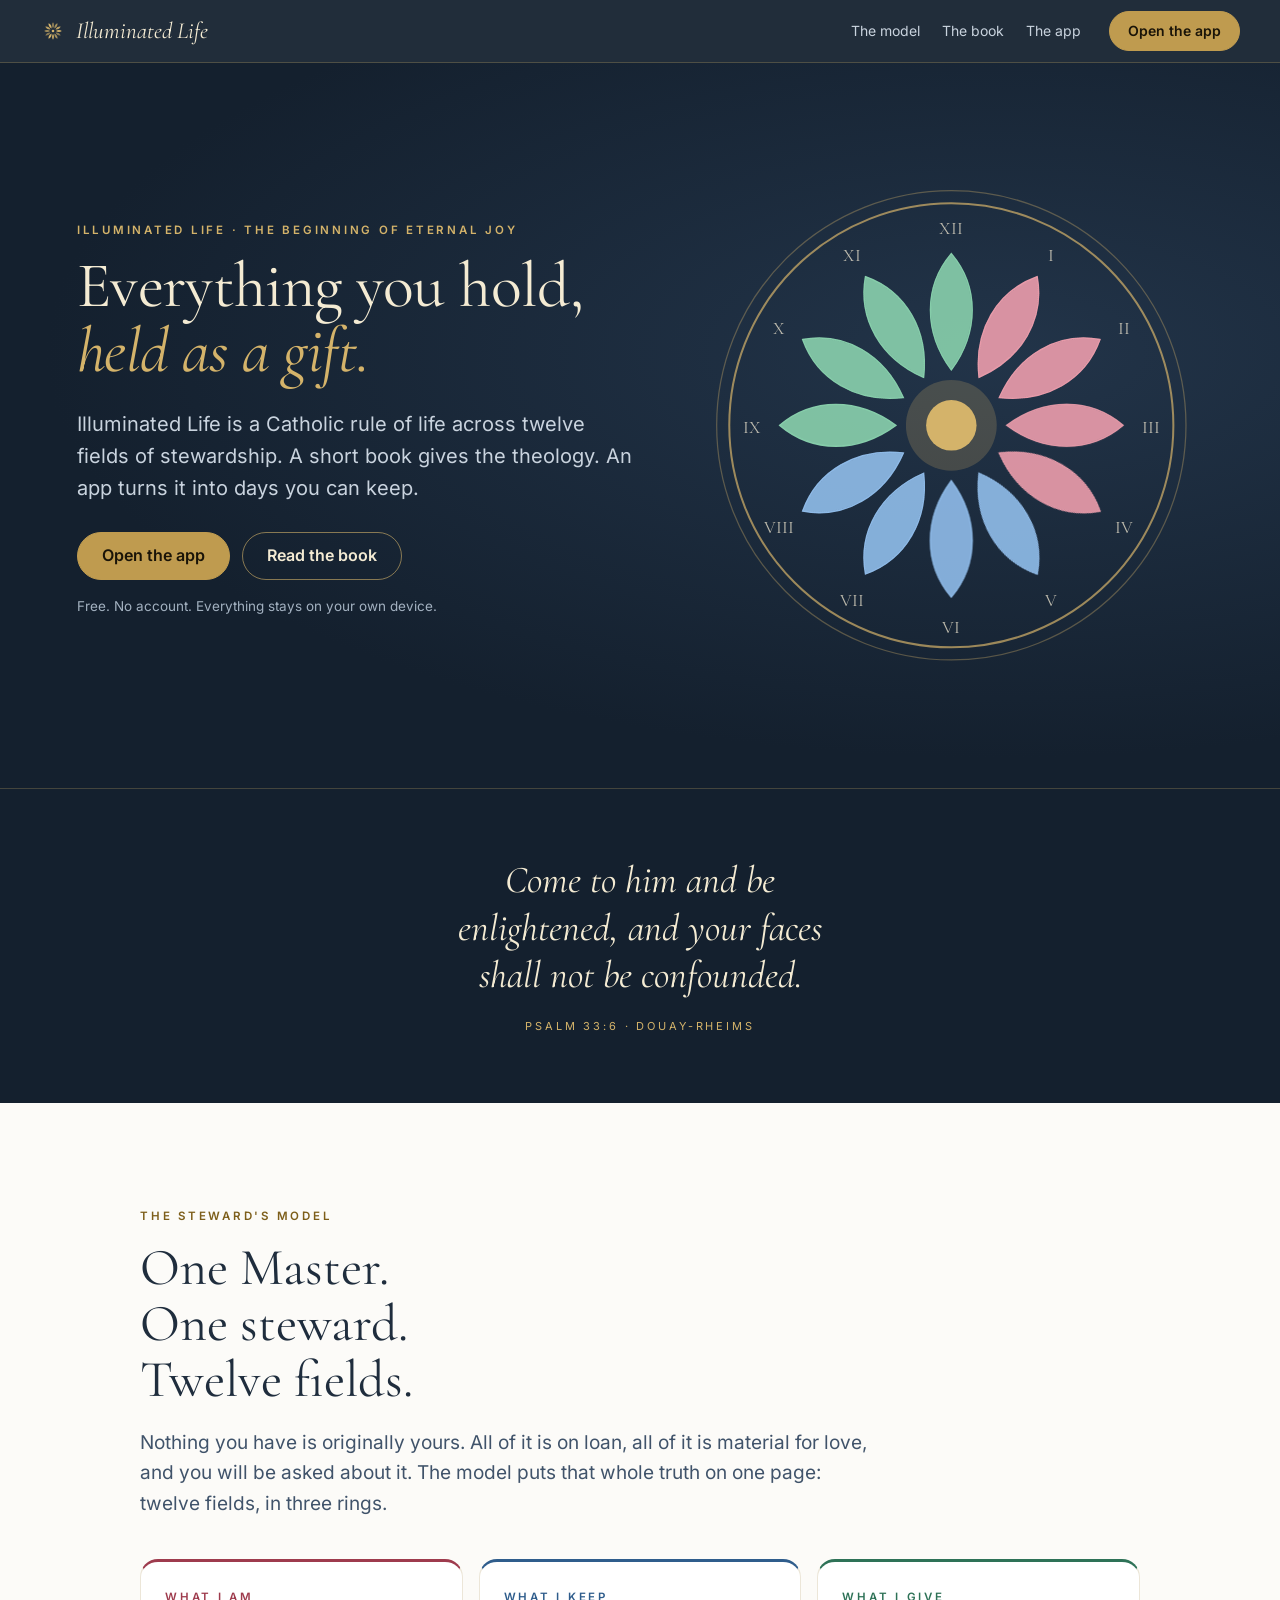
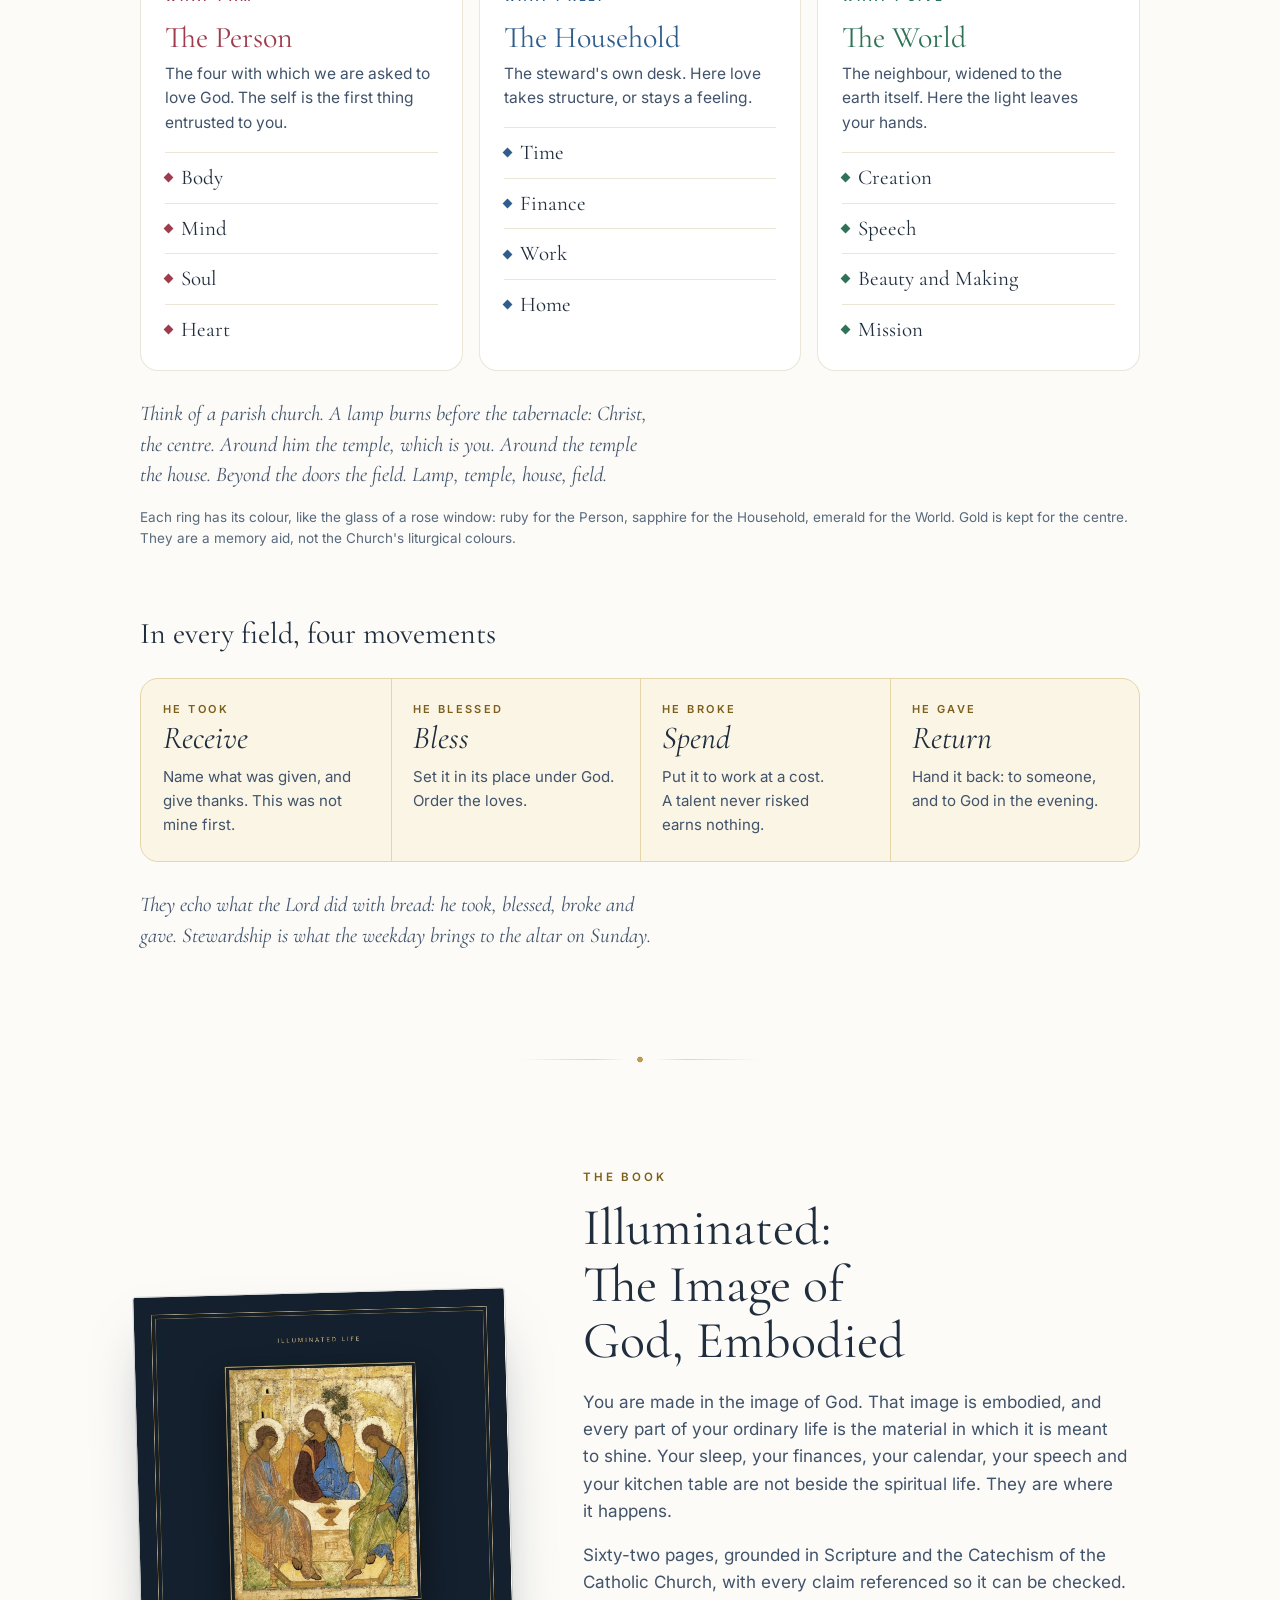
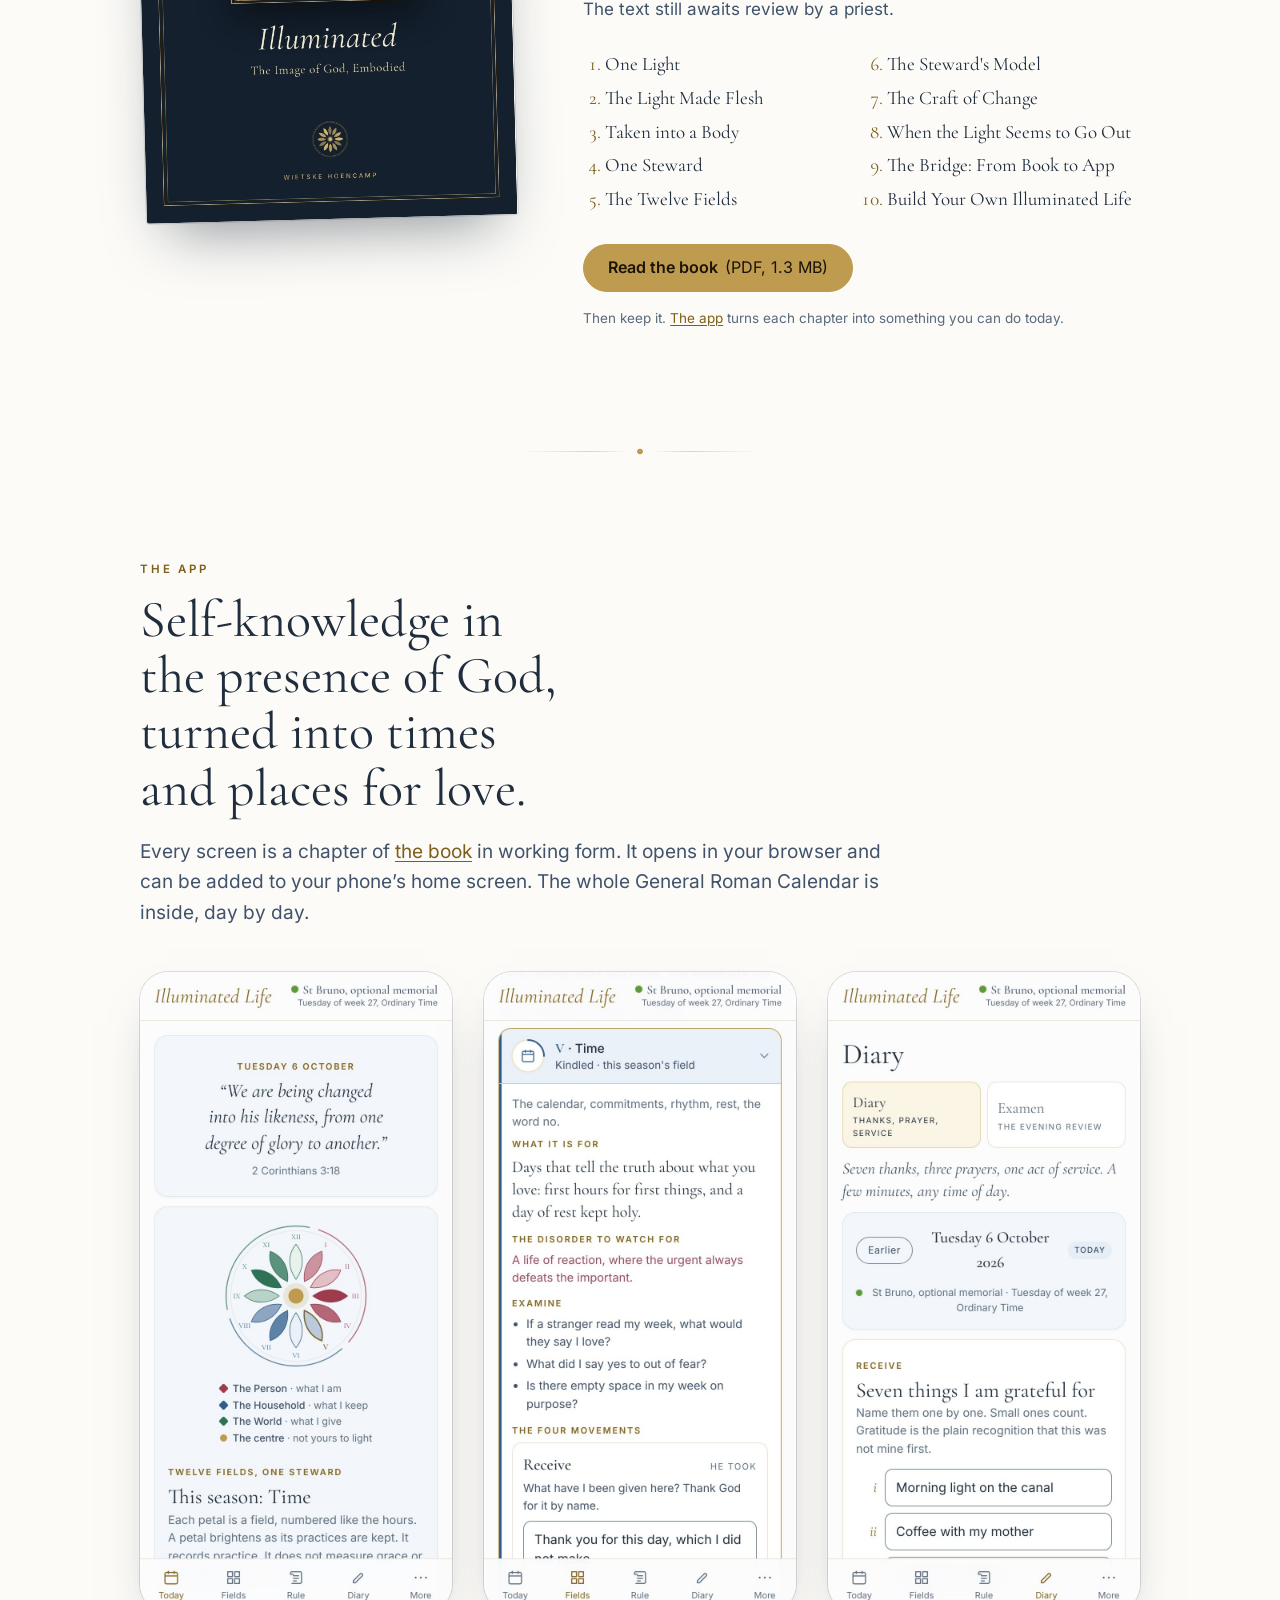
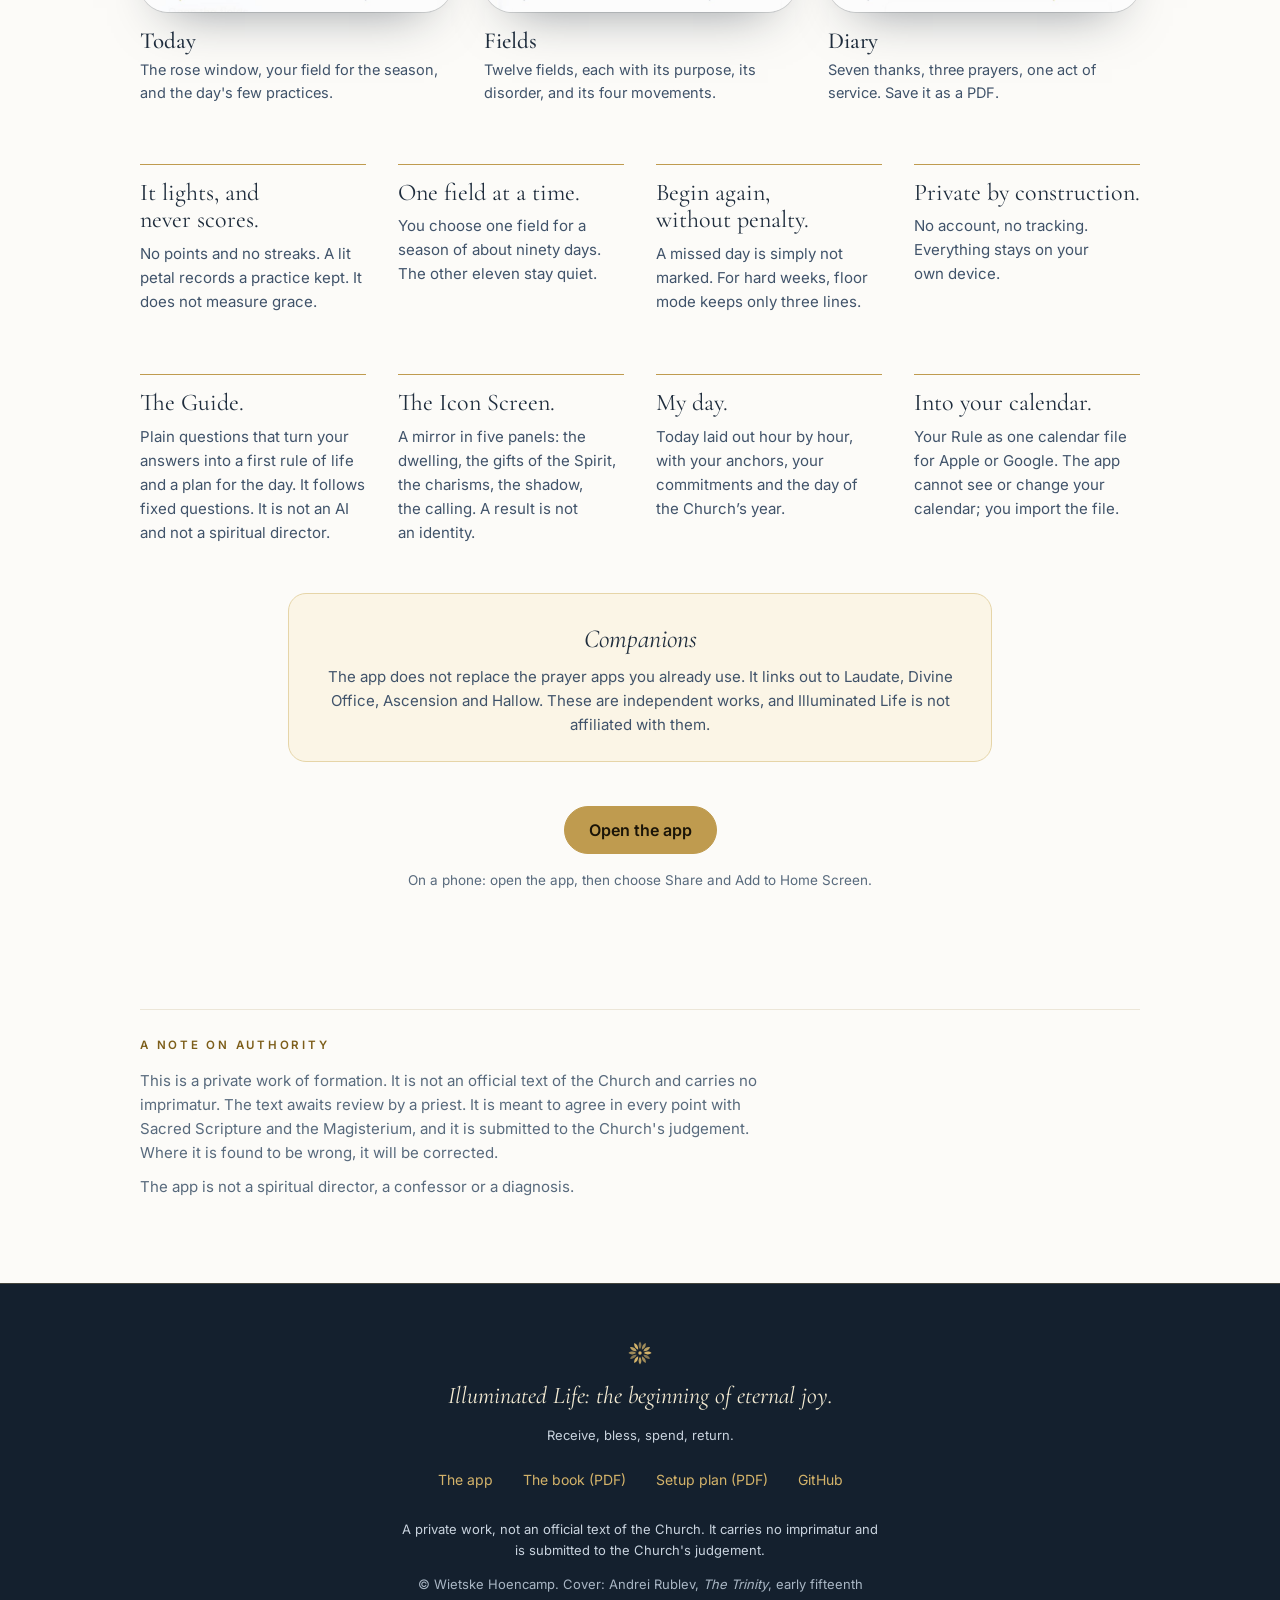
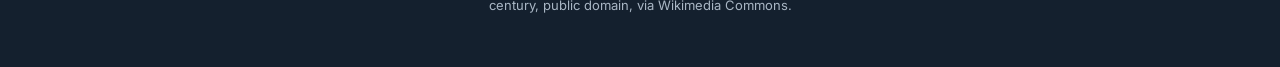
==== index.html @ 02db99e4 "Site: slogan, the beginning of eternal joy; sw v13" ====
<!doctype html>
<html lang="en">
<head>
<meta charset="utf-8">
<meta name="viewport" content="width=device-width, initial-scale=1, viewport-fit=cover">
<title>Illuminated Life: a Catholic rule of life, a book and an app</title>
<meta name="description" content="A Catholic rule of life across twelve fields of stewardship. A short book gives the theology. A free app turns it into days you can keep. Everything stays on your device.">
<link rel="canonical" href="https://lartedellamore.github.io/illuminated-life/">
<meta property="og:type" content="website">
<meta property="og:site_name" content="Illuminated Life">
<meta property="og:url" content="https://lartedellamore.github.io/illuminated-life/">
<meta property="og:title" content="Illuminated Life">
<meta property="og:description" content="The beginning of eternal joy. Everything you hold, held as a gift. A Catholic rule of life: a book and an app.">
<meta property="og:image" content="https://lartedellamore.github.io/illuminated-life/assets/og.jpg">
<meta property="og:image:width" content="1200">
<meta property="og:image:height" content="630">
<meta property="og:image:alt" content="A gold rose window with twelve petals on night blue, with the words Illuminated Life. Twelve fields. One steward. One Light.">
<meta name="twitter:card" content="summary_large_image">
<meta name="twitter:title" content="Illuminated Life">
<meta name="twitter:description" content="The beginning of eternal joy. Everything you hold, held as a gift. A Catholic rule of life: a book and an app.">
<meta name="twitter:image" content="https://lartedellamore.github.io/illuminated-life/assets/og.jpg">
<meta name="theme-color" media="(prefers-color-scheme: light)" content="#14202E">
<meta name="theme-color" media="(prefers-color-scheme: dark)" content="#14202E">
<link rel="icon" href="icons/icon.svg" type="image/svg+xml">
<link rel="icon" href="icons/favicon-32.png" type="image/png" sizes="32x32">
<link rel="icon" href="icons/icon-192.png" type="image/png" sizes="192x192">
<link rel="apple-touch-icon" href="icons/apple-touch-icon.png" sizes="180x180">
<link rel="preload" href="assets/fonts/cormorant-garamond-latin-400-normal.woff2" as="font" type="font/woff2" crossorigin>
<link rel="preload" href="assets/fonts/inter-latin-400-normal.woff2" as="font" type="font/woff2" crossorigin>
<link rel="stylesheet" href="css/site.css">
</head>
<body id="top">
<a class="skip" href="#main">Skip to the content</a>
<header class="nav">
  <a class="brand" href="#top" aria-label="Illuminated Life, top of page"><svg class="mini-rose" width="26" height="26" viewBox="0 0 200 200" aria-hidden="true" focusable="false"><path d="M100 32C111 45 111 63 100 78C89 63 89 45 100 32Z" transform="rotate(0 100 100)" opacity="0.59"/><path d="M100 32C111 45 111 63 100 78C89 63 89 45 100 32Z" transform="rotate(30 100 100)" opacity="0.73"/><path d="M100 32C111 45 111 63 100 78C89 63 89 45 100 32Z" transform="rotate(60 100 100)" opacity="0.86"/><path d="M100 32C111 45 111 63 100 78C89 63 89 45 100 32Z" transform="rotate(90 100 100)" opacity="1.00"/><path d="M100 32C111 45 111 63 100 78C89 63 89 45 100 32Z" transform="rotate(120 100 100)" opacity="0.59"/><path d="M100 32C111 45 111 63 100 78C89 63 89 45 100 32Z" transform="rotate(150 100 100)" opacity="0.73"/><path d="M100 32C111 45 111 63 100 78C89 63 89 45 100 32Z" transform="rotate(180 100 100)" opacity="0.86"/><path d="M100 32C111 45 111 63 100 78C89 63 89 45 100 32Z" transform="rotate(210 100 100)" opacity="1.00"/><path d="M100 32C111 45 111 63 100 78C89 63 89 45 100 32Z" transform="rotate(240 100 100)" opacity="0.59"/><path d="M100 32C111 45 111 63 100 78C89 63 89 45 100 32Z" transform="rotate(270 100 100)" opacity="0.73"/><path d="M100 32C111 45 111 63 100 78C89 63 89 45 100 32Z" transform="rotate(300 100 100)" opacity="0.86"/><path d="M100 32C111 45 111 63 100 78C89 63 89 45 100 32Z" transform="rotate(330 100 100)" opacity="1.00"/><circle cx="100" cy="100" r="10"/></svg><span>Illuminated Life</span></a>
  <nav aria-label="Sections"><a class="wide" href="#model">The model</a><a href="#book"><span class="wide">The </span>book</a><a class="wide" href="#app">The app</a></nav>
  <a class="btn small" href="app.html">Open the app</a>
</header>

<main id="main" tabindex="-1">
<section class="hero" aria-labelledby="hero-title">
  <div class="hero-text">
    <p class="eyebrow">Illuminated Life · the beginning of eternal joy</p>
    <h1 id="hero-title">Everything you hold, <em>held as a gift.</em></h1>
    <p class="lede">Illuminated Life is a Catholic rule of life across twelve fields of stewardship. A short book gives the theology. An app turns it into days you can keep.</p>
    <div class="cta"><a class="btn" href="app.html">Open the app</a><a class="btn ghost" href="book/illuminated.pdf">Read the book</a></div>
    <p class="fine">Free. No account. Everything stays on your own device.</p>
  </div>
  <div class="hero-art"><svg class="hero-rose" viewBox="0 0 200 200" aria-hidden="true" focusable="false"><circle class="r1" cx="100" cy="100" r="93"/><circle class="r2" cx="100" cy="100" r="88"/><g class="hp hp-person" style="--i:0"><path class="pl" d="M100 32C111 45 111 63 100 78C89 63 89 45 100 32Z" transform="rotate(30 100 100)"/><path class="pf" d="M100 32C111 45 111 63 100 78C89 63 89 45 100 32Z" transform="rotate(30 100 100)"/><text x="139.5" y="34.8" text-anchor="middle">I</text></g><g class="hp hp-person" style="--i:1"><path class="pl" d="M100 32C111 45 111 63 100 78C89 63 89 45 100 32Z" transform="rotate(60 100 100)"/><path class="pf" d="M100 32C111 45 111 63 100 78C89 63 89 45 100 32Z" transform="rotate(60 100 100)"/><text x="168.4" y="63.7" text-anchor="middle">II</text></g><g class="hp hp-person" style="--i:2"><path class="pl" d="M100 32C111 45 111 63 100 78C89 63 89 45 100 32Z" transform="rotate(90 100 100)"/><path class="pf" d="M100 32C111 45 111 63 100 78C89 63 89 45 100 32Z" transform="rotate(90 100 100)"/><text x="179.0" y="103.2" text-anchor="middle">III</text></g><g class="hp hp-person" style="--i:3"><path class="pl" d="M100 32C111 45 111 63 100 78C89 63 89 45 100 32Z" transform="rotate(120 100 100)"/><path class="pf" d="M100 32C111 45 111 63 100 78C89 63 89 45 100 32Z" transform="rotate(120 100 100)"/><text x="168.4" y="142.7" text-anchor="middle">IV</text></g><g class="hp hp-household" style="--i:4"><path class="pl" d="M100 32C111 45 111 63 100 78C89 63 89 45 100 32Z" transform="rotate(150 100 100)"/><path class="pf" d="M100 32C111 45 111 63 100 78C89 63 89 45 100 32Z" transform="rotate(150 100 100)"/><text x="139.5" y="171.6" text-anchor="middle">V</text></g><g class="hp hp-household" style="--i:5"><path class="pl" d="M100 32C111 45 111 63 100 78C89 63 89 45 100 32Z" transform="rotate(180 100 100)"/><path class="pf" d="M100 32C111 45 111 63 100 78C89 63 89 45 100 32Z" transform="rotate(180 100 100)"/><text x="100.0" y="182.2" text-anchor="middle">VI</text></g><g class="hp hp-household" style="--i:6"><path class="pl" d="M100 32C111 45 111 63 100 78C89 63 89 45 100 32Z" transform="rotate(210 100 100)"/><path class="pf" d="M100 32C111 45 111 63 100 78C89 63 89 45 100 32Z" transform="rotate(210 100 100)"/><text x="60.5" y="171.6" text-anchor="middle">VII</text></g><g class="hp hp-household" style="--i:7"><path class="pl" d="M100 32C111 45 111 63 100 78C89 63 89 45 100 32Z" transform="rotate(240 100 100)"/><path class="pf" d="M100 32C111 45 111 63 100 78C89 63 89 45 100 32Z" transform="rotate(240 100 100)"/><text x="31.6" y="142.7" text-anchor="middle">VIII</text></g><g class="hp hp-world" style="--i:8"><path class="pl" d="M100 32C111 45 111 63 100 78C89 63 89 45 100 32Z" transform="rotate(270 100 100)"/><path class="pf" d="M100 32C111 45 111 63 100 78C89 63 89 45 100 32Z" transform="rotate(270 100 100)"/><text x="21.0" y="103.2" text-anchor="middle">IX</text></g><g class="hp hp-world" style="--i:9"><path class="pl" d="M100 32C111 45 111 63 100 78C89 63 89 45 100 32Z" transform="rotate(300 100 100)"/><path class="pf" d="M100 32C111 45 111 63 100 78C89 63 89 45 100 32Z" transform="rotate(300 100 100)"/><text x="31.6" y="63.7" text-anchor="middle">X</text></g><g class="hp hp-world" style="--i:10"><path class="pl" d="M100 32C111 45 111 63 100 78C89 63 89 45 100 32Z" transform="rotate(330 100 100)"/><path class="pf" d="M100 32C111 45 111 63 100 78C89 63 89 45 100 32Z" transform="rotate(330 100 100)"/><text x="60.5" y="34.8" text-anchor="middle">XI</text></g><g class="hp hp-world" style="--i:11"><path class="pl" d="M100 32C111 45 111 63 100 78C89 63 89 45 100 32Z" transform="rotate(360 100 100)"/><path class="pf" d="M100 32C111 45 111 63 100 78C89 63 89 45 100 32Z" transform="rotate(360 100 100)"/><text x="100.0" y="24.2" text-anchor="middle">XII</text></g><circle class="halo" cx="100" cy="100" r="18"/><circle class="core" cx="100" cy="100" r="10"/></svg></div>
</section>

<section class="verse" aria-label="A verse from the Psalms">
  <blockquote>Come to him and be enlightened, and your faces shall not be confounded.</blockquote>
  <p class="ref">Psalm 33:6 · Douay-Rheims</p>
</section>

<section class="block" id="model" aria-labelledby="model-title">
  <p class="eyebrow">The Steward's Model</p>
  <h2 id="model-title">One Master. One&nbsp;steward. Twelve&nbsp;fields.</h2>
  <p class="intro">Nothing you have is originally yours. All of it is on loan, all of it is material for love, and you will be asked about it. The model puts that whole truth on one page: twelve fields, in three rings.</p>
  <div class="rings">
    <article class="ring ring-person"><p class="eyebrow">What I am</p><h3>The Person</h3><p>The four with which we are asked to love God. The self is the first thing entrusted to you.</p><ul><li>Body</li><li>Mind</li><li>Soul</li><li>Heart</li></ul></article>
    <article class="ring ring-household"><p class="eyebrow">What I keep</p><h3>The Household</h3><p>The steward's own desk. Here love takes structure, or stays a feeling.</p><ul><li>Time</li><li>Finance</li><li>Work</li><li>Home</li></ul></article>
    <article class="ring ring-world"><p class="eyebrow">What I give</p><h3>The World</h3><p>The neighbour, widened to the earth itself. Here the light leaves your hands.</p><ul><li>Creation</li><li>Speech</li><li>Beauty and Making</li><li>Mission</li></ul></article>
  </div>
  <p class="aside">Think of a parish church. A lamp burns before the tabernacle: Christ, the centre. Around him the temple, which is you. Around the temple the house. Beyond the doors the field. Lamp, temple, house, field.</p>
  <p class="fine">Each ring has its colour, like the glass of a rose window: ruby for the Person, sapphire for the Household, emerald for the World. Gold is kept for the centre. They are a memory aid, not the Church's liturgical colours.</p>
  <h3 class="sub">In every field, four movements</h3>
  <div class="moves">
    <article class="move"><p class="verb">He took</p><h4>Receive</h4><p>Name what was given, and give thanks. This was not mine first.</p></article>
    <article class="move"><p class="verb">He blessed</p><h4>Bless</h4><p>Set it in its place under God. Order the loves.</p></article>
    <article class="move"><p class="verb">He broke</p><h4>Spend</h4><p>Put it to work at a cost. A talent never risked earns nothing.</p></article>
    <article class="move"><p class="verb">He gave</p><h4>Return</h4><p>Hand it back: to someone, and to God in the evening.</p></article>
  </div>
  <p class="aside">They echo what the Lord did with bread: he took, blessed, broke and gave. Stewardship is what the weekday brings to the altar on Sunday.</p>
</section>

<hr class="rule">

<section class="block book" id="book" aria-labelledby="book-title">
  <div class="book-art"><img src="assets/cover.jpg" width="642" height="909" decoding="async" alt="The cover of the book Illuminated: Rublev's icon of the Trinity on a dark blue ground"></div>
  <div class="book-text">
    <p class="eyebrow">The book</p>
    <h2 id="book-title">Illuminated: The&nbsp;Image of God, Embodied</h2>
    <p>You are made in the image of God. That image is embodied, and every part of your ordinary life is the material in which it is meant to shine. Your sleep, your finances, your calendar, your speech and your kitchen table are not beside the spiritual life. They are where it happens.</p>
    <p>Sixty-two pages, grounded in Scripture and the Catechism of the Catholic Church, with every claim referenced so it can be checked. The text still awaits review by a priest.</p>
    <ol class="chapters"><li>One Light</li><li>The Light Made Flesh</li><li>Taken into a Body</li><li>One Steward</li><li>The Twelve Fields</li><li>The Steward's Model</li><li>The Craft of Change</li><li>When the Light Seems to Go Out</li><li>The Bridge: From Book to App</li><li>Build Your Own Illuminated Life</li></ol>
    <div class="cta"><a class="btn" href="book/illuminated.pdf">Read the book <span class="meta">(PDF, 1.3&nbsp;MB)</span></a></div>
    <p class="fine">Then keep it. <a href="#app">The app</a> turns each chapter into something you can do today.</p>
  </div>
</section>

<hr class="rule">

<section class="block" id="app" aria-labelledby="app-title">
  <p class="eyebrow">The app</p>
  <h2 id="app-title">Self-knowledge in the presence of God, turned into times and places for love.</h2>
  <p class="intro">Every screen is a chapter of <a href="#book">the book</a> in working form. It opens in your browser and can be added to your phone&rsquo;s home screen. The whole General Roman Calendar is inside, day by day.</p>
  <div class="phones">
    <figure><img src="assets/app-today.jpg" width="780" height="1600" decoding="async" alt="The Today screen: a rose window with twelve petals and the day's practices"><figcaption><b>Today</b>The rose window, your field for the season, and the day's few practices.</figcaption></figure>
    <figure><img src="assets/app-fields.jpg" width="780" height="1600" decoding="async" alt="The Fields screen: one field opened, with its four movements"><figcaption><b>Fields</b>Twelve fields, each with its purpose, its disorder, and its four movements.</figcaption></figure>
    <figure><img src="assets/app-diary.jpg" width="780" height="1600" decoding="async" alt="The Diary screen: seven things I am grateful for"><figcaption><b>Diary</b>Seven thanks, three prayers, one act of service. Save it as a PDF.</figcaption></figure>
  </div>
  <div class="promises">
    <article><h3>It lights, and never scores.</h3><p>No points and no streaks. A lit petal records a practice kept. It does not measure grace.</p></article>
    <article><h3>One field at a time.</h3><p>You choose one field for a season of about ninety days. The other eleven stay quiet.</p></article>
    <article><h3>Begin again, without penalty.</h3><p>A missed day is simply not marked. For hard weeks, floor mode keeps only three lines.</p></article>
    <article><h3>Private by construction.</h3><p>No account, no tracking. Everything stays on your own device.</p></article>
  </div>
  <div class="promises">
    <article><h3>The Guide.</h3><p>Plain questions that turn your answers into a first rule of life and a plan for the day. It follows fixed questions. It is not an AI and not a spiritual director.</p></article>
    <article><h3>The Icon Screen.</h3><p>A mirror in five panels: the dwelling, the gifts of the Spirit, the charisms, the shadow, the calling. A result is not an identity.</p></article>
    <article><h3>My day.</h3><p>Today laid out hour by hour, with your anchors, your commitments and the day of the Church&rsquo;s year.</p></article>
    <article><h3>Into your calendar.</h3><p>Your Rule as one calendar file for Apple or Google. The app cannot see or change your calendar; you import the file.</p></article>
  </div>
  <aside class="companions" aria-labelledby="companions-title">
    <h3 id="companions-title">Companions</h3>
    <p>The app does not replace the prayer apps you already use. It links out to Laudate, Divine Office, Ascension and Hallow. These are independent works, and Illuminated Life is not affiliated with them.</p>
  </aside>
  <div class="cta center"><a class="btn" href="app.html">Open the app</a></div>
  <p class="fine center">On a phone: open the app, then choose Share and Add to Home Screen.</p>
</section>

<section class="block note" aria-labelledby="note-title">
  <h2 class="eyebrow" id="note-title">A note on authority</h2>
  <p>This is a private work of formation. It is not an official text of the Church and carries no imprimatur. The text awaits review by a priest. It is meant to agree in every point with Sacred Scripture and the Magisterium, and it is submitted to the Church's judgement. Where it is found to be wrong, it will be corrected.</p>
  <p>The app is not a spiritual director, a confessor or a diagnosis.</p>
</section>
</main>

<footer>
  <svg class="mini-rose" width="34" height="34" viewBox="0 0 200 200" aria-hidden="true" focusable="false"><path d="M100 32C111 45 111 63 100 78C89 63 89 45 100 32Z" transform="rotate(0 100 100)" opacity="0.59"/><path d="M100 32C111 45 111 63 100 78C89 63 89 45 100 32Z" transform="rotate(30 100 100)" opacity="0.73"/><path d="M100 32C111 45 111 63 100 78C89 63 89 45 100 32Z" transform="rotate(60 100 100)" opacity="0.86"/><path d="M100 32C111 45 111 63 100 78C89 63 89 45 100 32Z" transform="rotate(90 100 100)" opacity="1.00"/><path d="M100 32C111 45 111 63 100 78C89 63 89 45 100 32Z" transform="rotate(120 100 100)" opacity="0.59"/><path d="M100 32C111 45 111 63 100 78C89 63 89 45 100 32Z" transform="rotate(150 100 100)" opacity="0.73"/><path d="M100 32C111 45 111 63 100 78C89 63 89 45 100 32Z" transform="rotate(180 100 100)" opacity="0.86"/><path d="M100 32C111 45 111 63 100 78C89 63 89 45 100 32Z" transform="rotate(210 100 100)" opacity="1.00"/><path d="M100 32C111 45 111 63 100 78C89 63 89 45 100 32Z" transform="rotate(240 100 100)" opacity="0.59"/><path d="M100 32C111 45 111 63 100 78C89 63 89 45 100 32Z" transform="rotate(270 100 100)" opacity="0.73"/><path d="M100 32C111 45 111 63 100 78C89 63 89 45 100 32Z" transform="rotate(300 100 100)" opacity="0.86"/><path d="M100 32C111 45 111 63 100 78C89 63 89 45 100 32Z" transform="rotate(330 100 100)" opacity="1.00"/><circle cx="100" cy="100" r="10"/></svg>
  <p class="motto">Illuminated Life: the beginning of eternal joy.</p>
  <p>Receive, bless, spend, return.</p>
  <nav class="foot-links" aria-label="Footer"><a href="app.html">The app</a><a href="book/illuminated.pdf">The book (PDF)</a><a href="guides/a-home-for-everything.pdf">Setup plan (PDF)</a><a href="https://github.com/lartedellamore/illuminated-life" rel="noopener">GitHub</a></nav>
  <p>A private work, not an official text of the Church. It carries no imprimatur and is submitted to the Church's judgement.</p>
  <p>© Wietske Hoencamp. Cover: Andrei Rublev, <i>The Trinity</i>, early fifteenth century, public domain, via Wikimedia Commons.</p>
</footer>
</body>
</html>
---- css/site.css ----
/* Illuminated Life · the website
   Layout: a night-blue opening like the book's cover, then vellum sections in one centred column. */

@font-face { font-family: "Cormorant Garamond"; font-style: normal; font-weight: 400; font-display: swap; src: url("../assets/fonts/cormorant-garamond-latin-400-normal.woff2") format("woff2"); }
@font-face { font-family: "Cormorant Garamond"; font-style: normal; font-weight: 500; font-display: swap; src: url("../assets/fonts/cormorant-garamond-latin-500-normal.woff2") format("woff2"); }
@font-face { font-family: "Cormorant Garamond"; font-style: italic; font-weight: 400; font-display: swap; src: url("../assets/fonts/cormorant-garamond-latin-400-italic.woff2") format("woff2"); }
@font-face { font-family: "Inter"; font-style: normal; font-weight: 400; font-display: swap; src: url("../assets/fonts/inter-latin-400-normal.woff2") format("woff2"); }
@font-face { font-family: "Inter"; font-style: normal; font-weight: 600; font-display: swap; src: url("../assets/fonts/inter-latin-600-normal.woff2") format("woff2"); }

:root {
  --night: #14202E; --night2: #1B2A3B; --cream: #F4EBD3; --mist: #C9D3DE;
  --paper: #FCFBF8; --card: #FFFFFF; --surface: #F3F7FB; --line: #ECE6D8;
  --gold: #BF9B4F; --gold-bright: #D4B36A; --gold-ink: #7D5E1A; --gold-soft: #FBF5E6; --gold-pale: #E6D5A8;
  --ink: #1F2D3D; --ink2: #40536A; --dim: #586A7D;
  --focus: #7D5E1A;
  --img-edge: rgba(20, 32, 46, 0.14); --shadow: rgba(20, 32, 46, 0.5);
  --serif: "Cormorant Garamond", "Iowan Old Style", Palatino, Georgia, serif;
  --sans: "Inter", system-ui, -apple-system, "Segoe UI", Roboto, sans-serif;
}
@media (prefers-color-scheme: dark) {
  :root:not([data-theme="light"]) {
    --paper: #101822; --card: #17212E; --surface: #1B2736; --line: #2E3A49;
    --gold-ink: #E2C583; --gold-soft: #221F16; --gold-pale: #6E5C30;
    --ink: #EDF1F5; --ink2: #C4CFDA; --dim: #9AA9B8;
    --focus: #E2C583;
    --img-edge: rgba(212, 179, 106, 0.32); --shadow: rgba(0, 0, 0, 0.7); color-scheme: dark;
  }
  :root:not([data-theme="light"]) .phones img { filter: brightness(0.9) saturate(0.96); }
}
:root[data-theme="dark"] {
  --paper: #101822; --card: #17212E; --surface: #1B2736; --line: #2E3A49;
  --gold-ink: #E2C583; --gold-soft: #221F16; --gold-pale: #6E5C30;
  --ink: #EDF1F5; --ink2: #C4CFDA; --dim: #9AA9B8;
  --focus: #E2C583;
  --img-edge: rgba(212, 179, 106, 0.32); --shadow: rgba(0, 0, 0, 0.7); color-scheme: dark;
}
:root[data-theme="dark"] .phones img { filter: brightness(0.9) saturate(0.96); }

* { box-sizing: border-box; }
html { scroll-behavior: smooth; scroll-padding-top: 72px; -webkit-text-size-adjust: 100%; }
body { margin: 0; background: var(--paper); color: var(--ink); font-family: var(--sans); font-size: 17px; line-height: 1.6; -webkit-font-smoothing: antialiased; }
img { max-width: 100%; height: auto; display: block; }
a { color: var(--gold-ink); text-underline-offset: 0.18em; text-decoration-thickness: 1px; }
a:hover { text-decoration-thickness: 2px; }
:focus-visible { outline: 2px solid var(--focus); outline-offset: 3px; border-radius: 6px; }
main:focus { outline: none; }
/* on the night-blue surfaces the focus ring is bright gold */
.nav, .hero, .verse, footer, .lost { --focus: #E8CD8C; }
h1, h2, h3, h4 { font-family: var(--serif); font-weight: 400; margin: 0; text-wrap: balance; }
p { margin: 0 0 1em; text-wrap: pretty; }

.skip { position: absolute; left: 12px; top: -80px; z-index: 20; background: var(--cream); color: #14202E; font-weight: 600; font-size: 15px; padding: 10px 16px; border-radius: 999px; text-decoration: none; }
.skip:focus { top: calc(10px + env(safe-area-inset-top, 0px)); outline: 2px solid #14202E; outline-offset: 2px; box-shadow: 0 0 0 5px #E8CD8C; }

/* one eyebrow, the same everywhere (the doubled class outranks section rules) */
.eyebrow.eyebrow { font-family: var(--sans); font-size: 11.5px; line-height: 1.6; letter-spacing: 0.24em; text-transform: uppercase; color: var(--gold-ink); font-weight: 600; margin: 0 0 14px; padding: 0; border: 0; max-width: none; }
.hero .eyebrow.eyebrow, .lost .eyebrow.eyebrow { color: var(--gold-bright); }

.btn { display: inline-flex; align-items: center; justify-content: center; gap: 0.4em; min-height: 48px; background: var(--gold); color: #1A1408; text-decoration: none; font-weight: 600; font-size: 16px; line-height: 1.2; padding: 13px 24px; border-radius: 999px; border: 1px solid var(--gold); transition: background-color 0.2s, border-color 0.2s, color 0.2s, box-shadow 0.2s, transform 0.15s; }
.btn:hover { background: var(--gold-bright); border-color: var(--gold-bright); box-shadow: 0 8px 22px -12px rgba(191, 155, 79, 0.9); }
.btn:active { transform: translateY(1px) scale(0.99); box-shadow: none; }
.btn .meta { font-weight: 400; }
.btn.ghost { background: transparent; color: var(--cream); border-color: rgba(212, 179, 106, 0.6); }
.btn.ghost:hover { background: rgba(212, 179, 106, 0.12); border-color: var(--gold-bright); box-shadow: none; }
.btn.small { min-height: 40px; padding: 8px 18px; font-size: 14px; }
.cta { display: flex; gap: 12px; flex-wrap: wrap; margin-top: 28px; }
.cta.center { justify-content: center; }
.fine { font-size: 13.5px; color: var(--dim); margin-top: 16px; }
.center { text-align: center; }

/* nav */
.nav { position: sticky; top: 0; z-index: 10; display: flex; align-items: center; gap: 20px; padding: calc(10px + env(safe-area-inset-top, 0px)) clamp(16px, 4vw, 40px) 10px; background: rgba(20, 32, 46, 0.94); -webkit-backdrop-filter: blur(10px); backdrop-filter: blur(10px); border-bottom: 1px solid rgba(212, 179, 106, 0.25); }
.brand { display: flex; align-items: center; gap: 10px; text-decoration: none; color: var(--cream); font-family: var(--serif); font-style: italic; font-size: 23px; line-height: 1; margin-right: auto; white-space: nowrap; min-height: 40px; }
.mini-rose { fill: var(--gold-bright); flex: 0 0 auto; }
.nav nav { display: flex; gap: 6px; }
.nav nav a { color: var(--mist); text-decoration: none; font-size: 14px; padding: 10px 8px; border-radius: 8px; transition: color 0.2s; }
.nav nav a:hover { color: var(--cream); text-decoration: underline; text-decoration-color: var(--gold-bright); text-underline-offset: 6px; }
@media (max-width: 720px) {
  .nav { gap: 8px; }
  .nav .wide { display: none; }
  .nav nav a { text-transform: capitalize; }
  .brand { font-size: 21px; gap: 8px; }
}
@media (max-width: 400px) {
  .brand { font-size: 19px; }
  .brand svg { width: 22px; height: 22px; }
  .nav nav a { padding-inline: 6px; }
  .btn.small { padding-inline: 14px; }
}
@media (max-width: 350px) {
  .brand span { position: absolute; width: 1px; height: 1px; overflow: hidden; clip-path: inset(50%); }
}

/* hero */
.hero { background: radial-gradient(120% 90% at 78% 40%, #223449 0%, var(--night) 62%); color: var(--cream); display: grid; grid-template-columns: minmax(0, 1.05fr) minmax(0, 0.95fr); align-items: center; gap: clamp(20px, 5vw, 70px); padding: clamp(48px, 9vw, 110px) clamp(16px, 6vw, 90px); }
.hero h1 { font-size: clamp(40px, 5vw, 84px); line-height: 1.02; letter-spacing: -0.01em; color: var(--cream); }
.hero h1 em { display: block; color: var(--gold-bright); font-style: italic; white-space: nowrap; }
.hero .lede { font-size: clamp(17px, 1.6vw, 20px); color: var(--mist); max-width: 54ch; margin: 24px 0 0; }
.hero .fine { color: #A3B1C0; }
.hero-art { display: grid; place-items: center; min-width: 0; }
.hero-rose { width: min(100%, 520px); height: auto; }
.hero-rose .r1 { fill: none; stroke: rgba(212, 179, 106, 0.35); stroke-width: 0.5; }
.hero-rose .r2 { fill: none; stroke: rgba(212, 179, 106, 0.7); stroke-width: 0.8; }
.hero-rose .pl { fill: rgba(255, 255, 255, 0.04); stroke: rgba(212, 179, 106, 0.55); stroke-width: 0.6; }
.hero-rose .pf { fill: var(--gold-bright); opacity: 0; animation: light 0.9s cubic-bezier(0.22, 1, 0.36, 1) forwards; animation-delay: calc(0.35s + var(--i) * 0.16s); }
.hero-rose text { font-family: var(--serif); font-size: 7px; fill: rgba(244, 235, 211, 0.75); }
.hero-rose .core { fill: var(--gold-bright); }
.hero-rose .halo { fill: var(--gold-bright); opacity: 0.22; animation: breathe 5s ease-in-out infinite; transform-origin: 100px 100px; }
@keyframes light { to { opacity: 0.92; } }
@keyframes breathe { 0%, 100% { transform: scale(1); opacity: 0.2; } 50% { transform: scale(1.5); opacity: 0.1; } }
@media (max-width: 860px) {
  .hero { grid-template-columns: 1fr; gap: 22px; padding-block: 28px 48px; background: radial-gradient(90% 46% at 50% 18%, #223449 0%, var(--night) 70%); }
  .hero-art { order: -1; }
  .hero-rose { width: min(56vw, 260px); }
  .hero h1 { font-size: clamp(34px, 10.6vw, 60px); }
  .hero .lede { margin-top: 18px; }
  .hero .cta { margin-top: 22px; }
}
@media (min-width: 560px) and (max-width: 860px) {
  .hero { text-align: center; padding-block: 44px 64px; }
  .hero .lede { margin-inline: auto; }
  .hero .cta { justify-content: center; }
}
@media (max-width: 420px) { .hero .cta .btn { flex: 1 1 auto; padding-inline: 18px; } }

/* verse */
.verse { background: var(--night); color: var(--cream); text-align: center; padding: clamp(40px, 6vw, 68px) 20px; border-top: 1px solid rgba(212, 179, 106, 0.25); }
.verse blockquote { font-family: var(--serif); font-style: italic; font-size: clamp(24px, 3.4vw, 38px); line-height: 1.25; margin: 0 auto; max-width: 24ch; text-wrap: balance; }
.verse .ref { font-size: 11px; letter-spacing: 0.26em; text-transform: uppercase; color: var(--gold-bright); margin: 18px 0 0; }

/* blocks */
.block { max-width: 1080px; margin: 0 auto; padding-block: clamp(56px, 9vw, 104px); padding-inline: clamp(16px, 4vw, 40px); }
.block h2:not(.eyebrow) { font-size: clamp(32px, 4.4vw, 52px); line-height: 1.08; max-width: 20ch; }
.block .intro { font-size: clamp(17.5px, 1.7vw, 19px); color: var(--ink2); max-width: 62ch; margin-top: 20px; }
.sub { font-size: clamp(25px, 3vw, 30px); margin: 60px 0 20px; }
.aside { font-family: var(--serif); font-style: italic; font-size: 21px; line-height: 1.45; color: var(--ink2); max-width: 58ch; margin: 28px 0 0; }

/* a restrained gold rule between sections */
.rule { border: 0; height: 9px; width: min(240px, 56%); margin: 0 auto; background:
  radial-gradient(circle at center, var(--gold) 0 2.5px, transparent 3.2px),
  linear-gradient(90deg, transparent, var(--gold-pale) 30%, transparent 44%, transparent 56%, var(--gold-pale) 70%, transparent) center / 100% 1px no-repeat; }

.rings { display: grid; grid-template-columns: repeat(3, minmax(0, 1fr)); gap: 16px; margin-top: 40px; }
.ring { background: var(--card); border: 1px solid var(--line); border-radius: 18px; padding: 26px 24px 16px; min-width: 0; }
.ring h3 { font-size: clamp(25px, 3.2vw, 30px); line-height: 1.1; }
.ring p:not(.eyebrow) { color: var(--ink2); font-size: 15.5px; margin: 8px 0 16px; }
.ring ul { list-style: none; margin: 0; padding: 0; border-top: 1px solid var(--line); }
.ring li { font-family: var(--serif); font-size: 21px; padding: 8px 0; border-bottom: 1px solid var(--line); }
.ring li:last-child { border-bottom: none; }

.moves { display: grid; grid-template-columns: repeat(4, minmax(0, 1fr)); gap: 0; border: 1px solid var(--gold-pale); border-radius: 18px; overflow: hidden; background: var(--gold-soft); }
.move { padding: 22px 22px 24px; border-right: 1px solid var(--gold-pale); border-bottom: 1px solid var(--gold-pale); margin: 0 -1px -1px 0; min-width: 0; }
.move .verb { font-size: 11px; letter-spacing: 0.22em; text-transform: uppercase; color: var(--gold-ink); font-weight: 600; margin: 0; }
.move h4 { font-size: 32px; line-height: 1.15; font-style: italic; margin: 2px 0 8px; }
.move p:not(.verb) { font-size: 15px; color: var(--ink2); margin: 0; }

/* book */
.book { display: grid; grid-template-columns: minmax(0, 0.8fr) minmax(0, 1.2fr); gap: clamp(28px, 6vw, 72px); align-items: center; }
.book-art { display: grid; place-items: center; }
.book-art img { width: min(100%, 380px); border-radius: 3px; box-shadow: 0 30px 60px -24px var(--shadow), 0 0 0 1px var(--img-edge); transform: rotate(-1.5deg); }
.book-text p:not(.eyebrow):not(.fine) { color: var(--ink2); max-width: 58ch; }
.book-text h2:not(.eyebrow) { margin-bottom: 20px; max-width: 16ch; }
.chapters { columns: 2; column-gap: 28px; padding-left: 22px; margin: 24px 0 0; font-family: var(--serif); font-size: 19px; line-height: 1.35; }
.chapters li { padding: 4px 0; break-inside: avoid; }
.chapters li::marker { color: var(--gold-ink); }
@media (max-width: 780px) {
  .book { grid-template-columns: 1fr; }
  .book-art img { width: min(64%, 300px); }
}
@media (max-width: 480px) { .chapters { columns: 1; } }

/* app */
.phones { display: grid; grid-template-columns: repeat(3, minmax(0, 1fr)); gap: clamp(12px, 3vw, 32px); margin-top: 44px; }
.phones figure { margin: 0; min-width: 0; }
.phones img { width: 100%; border-radius: clamp(14px, 2.4vw, 28px); box-shadow: 0 24px 50px -28px var(--shadow), 0 0 0 1px var(--img-edge); }
.phones figcaption { font-size: 14.5px; color: var(--ink2); margin-top: 16px; }
.phones figcaption b { display: block; font-family: var(--serif); font-size: 23px; line-height: 1.2; font-weight: 500; color: var(--ink); margin-bottom: 2px; }
@media (max-width: 640px) { .phones { grid-template-columns: 1fr; gap: 36px; max-width: 300px; margin-inline: auto; } }
.promises { display: grid; grid-template-columns: repeat(4, minmax(0, 1fr)); gap: 28px 32px; margin: 60px 0 0; }
.promises article { border-top: 1px solid var(--gold); padding-top: 14px; min-width: 0; }
.promises h3 { font-size: 24px; line-height: 1.15; margin-bottom: 8px; }
.promises p { font-size: 15px; color: var(--ink2); margin: 0; }

@media (max-width: 900px) { .moves, .promises { grid-template-columns: repeat(2, minmax(0, 1fr)); } }
@media (max-width: 700px) { .rings { grid-template-columns: 1fr; } }
@media (max-width: 460px) { .moves, .promises { grid-template-columns: 1fr; } }

.companions { margin: 48px auto 0; max-width: 64ch; text-align: center; background: var(--gold-soft); border: 1px solid var(--gold-pale); border-radius: 18px; padding: 24px clamp(18px, 4vw, 36px); }
.companions h3 { font-size: 26px; font-style: italic; margin-bottom: 6px; }
.companions p { font-size: 15px; color: var(--ink2); margin: 0; }
.companions + .cta { margin-top: 44px; }

.note { padding-block: 0 clamp(52px, 7vw, 84px); }
.note::before { content: ""; display: block; border-top: 1px solid var(--line); margin-bottom: 26px; }
.note p { color: var(--dim); font-size: 15px; max-width: 70ch; margin-bottom: 0.7em; }
.note p:last-child { margin-bottom: 0; }

footer { background: var(--night); color: var(--mist); text-align: center; padding: 52px 20px calc(52px + env(safe-area-inset-bottom, 0px)); font-size: 13px; border-top: 1px solid rgba(212, 179, 106, 0.25); }
footer .mini-rose { margin: 0 auto 12px; display: block; }
footer .motto { font-family: var(--serif); font-style: italic; font-size: 24px; line-height: 1.2; color: var(--cream); margin-bottom: 14px; }
footer p { max-width: 60ch; margin-inline: auto; }
footer p:last-child { margin-bottom: 0; color: #A9B6C4; }
.foot-links { display: flex; justify-content: center; flex-wrap: wrap; gap: 4px 10px; margin: 0 0 18px; }
.foot-links a { color: var(--gold-bright); font-size: 14px; padding: 10px 10px; text-decoration: none; border-radius: 8px; }
.foot-links a:hover { color: var(--cream); text-decoration: underline; text-underline-offset: 6px; }

/* the page that is not here */
.lost { background: radial-gradient(90% 60% at 50% 30%, #223449 0%, var(--night) 70%) var(--night); color: var(--cream); min-height: 100vh; min-height: 100dvh; display: grid; place-items: center; }
.lost-main { text-align: center; padding: 48px 20px; max-width: 560px; }
.lost-main .mini-rose { display: block; margin: 0 auto 26px; }
.lost-main h1 { font-size: clamp(38px, 8vw, 60px); line-height: 1.05; color: var(--cream); }
.lost-main .lede { color: var(--mist); margin: 18px auto 0; max-width: 40ch; }

@media (prefers-reduced-motion: reduce) {
  html { scroll-behavior: auto; }
  .hero-rose .pf { animation: none; opacity: 0.92; }
  .hero-rose .halo { animation: none; }
  .btn, .nav nav a { transition: none; }
  .btn:active { transform: none; }
}

/* the three rings, colour-coded like the glass of a rose window; gold is kept for the centre */
:root { --person: #9E3B4D; --household: #2F5D8C; --world: #2E7257; --person-n: #E79AA9; --household-n: #8DB9E6; --world-n: #86CDAA; }
@media (prefers-color-scheme: dark) { :root:not([data-theme="light"]) { --person: #E79AA9; --household: #8DB9E6; --world: #86CDAA; } }
:root[data-theme="dark"] { --person: #E79AA9; --household: #8DB9E6; --world: #86CDAA; }
.ring-person { --rc: var(--person); } .ring-household { --rc: var(--household); } .ring-world { --rc: var(--world); }
.ring[class*="ring-"] { border-top: 3px solid var(--rc); }
.ring[class*="ring-"] .eyebrow, .ring[class*="ring-"] h3 { color: var(--rc); }
.ring[class*="ring-"] li { padding-left: 16px; position: relative; }
.ring[class*="ring-"] li::before { content: ""; position: absolute; left: 0; top: 50%; width: 7px; height: 7px; margin-top: -3.5px; background: var(--rc); transform: rotate(45deg); }
.hero-rose .hp-person .pf { fill: var(--person-n); } .hero-rose .hp-household .pf { fill: var(--household-n); } .hero-rose .hp-world .pf { fill: var(--world-n); }
.hero-rose .hp-person .pl { stroke: var(--person-n); } .hero-rose .hp-household .pl { stroke: var(--household-n); } .hero-rose .hp-world .pl { stroke: var(--world-n); }
.legend { display: flex; flex-wrap: wrap; gap: 8px 22px; margin: 18px 0 0; padding: 0; list-style: none; font-size: 14px; color: var(--ink2); }
.legend li { display: flex; align-items: center; gap: 8px; }
.legend i { width: 9px; height: 9px; transform: rotate(45deg); display: inline-block; }
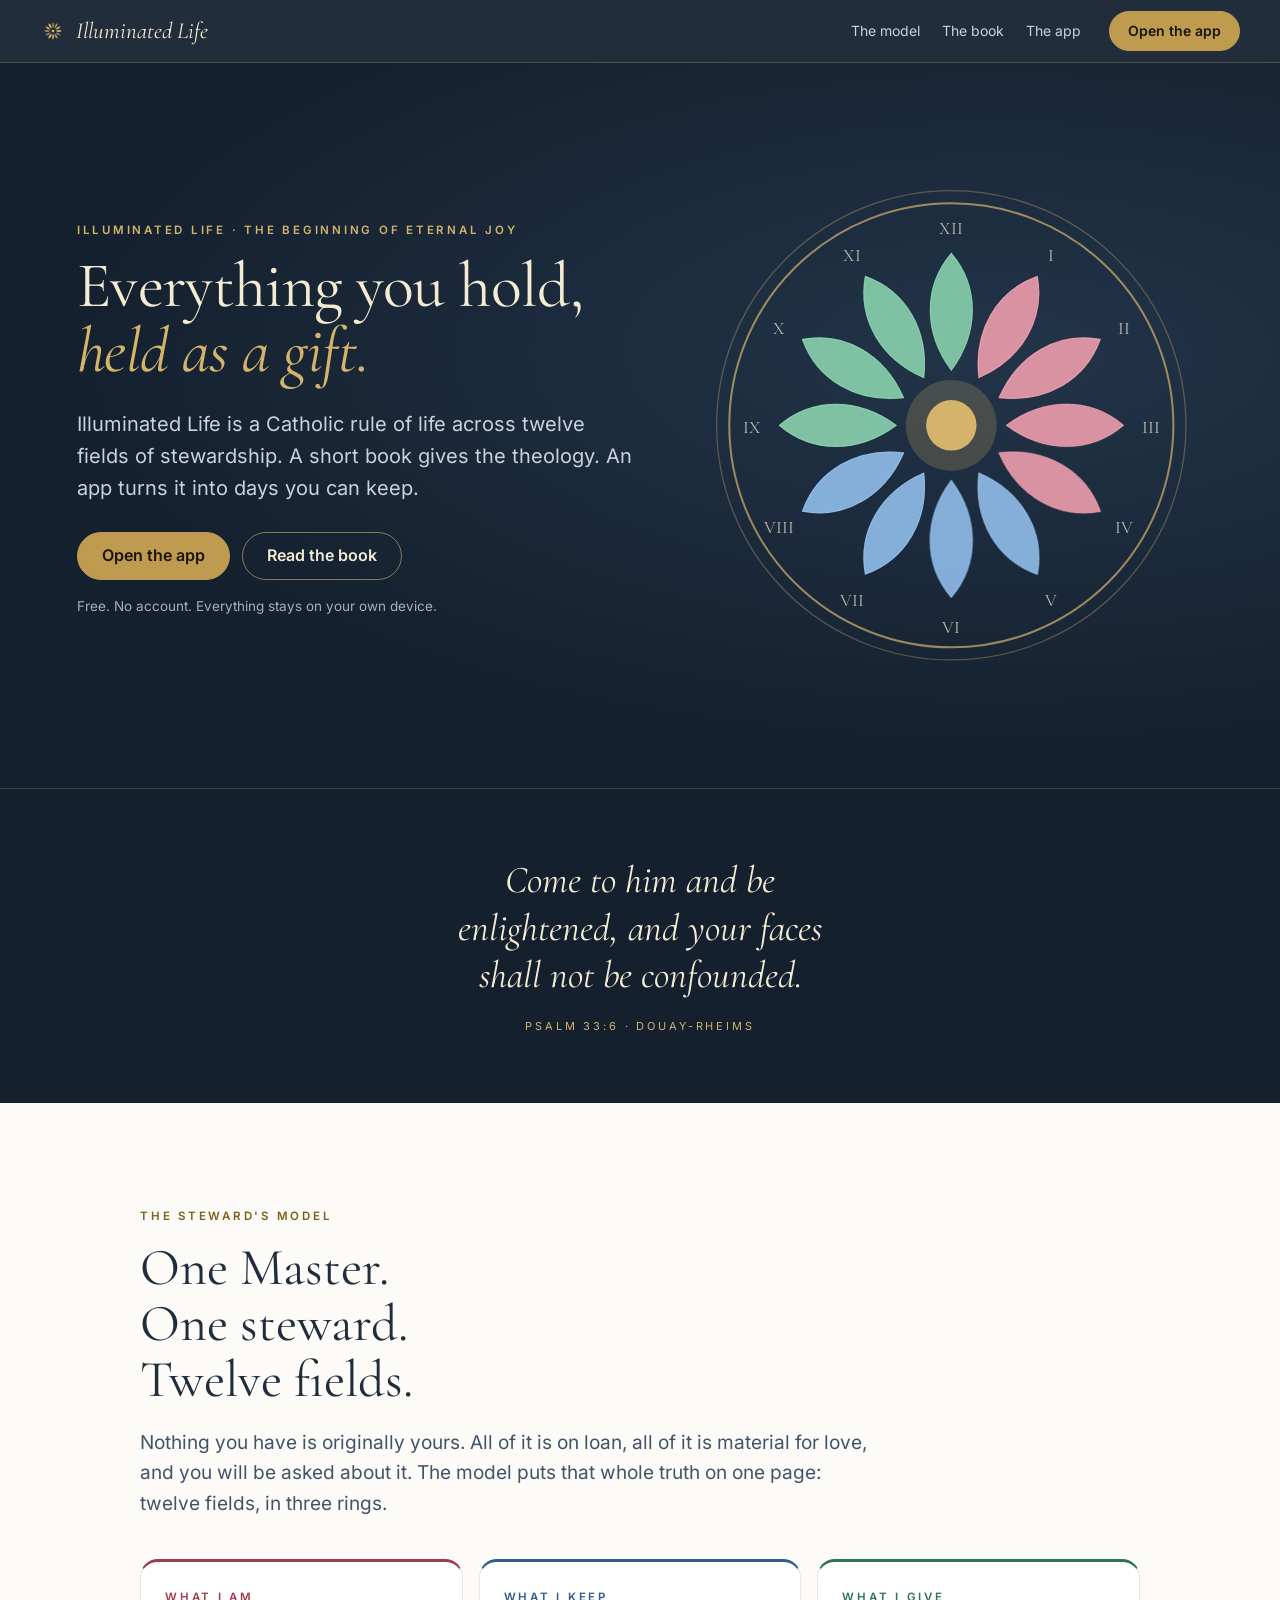
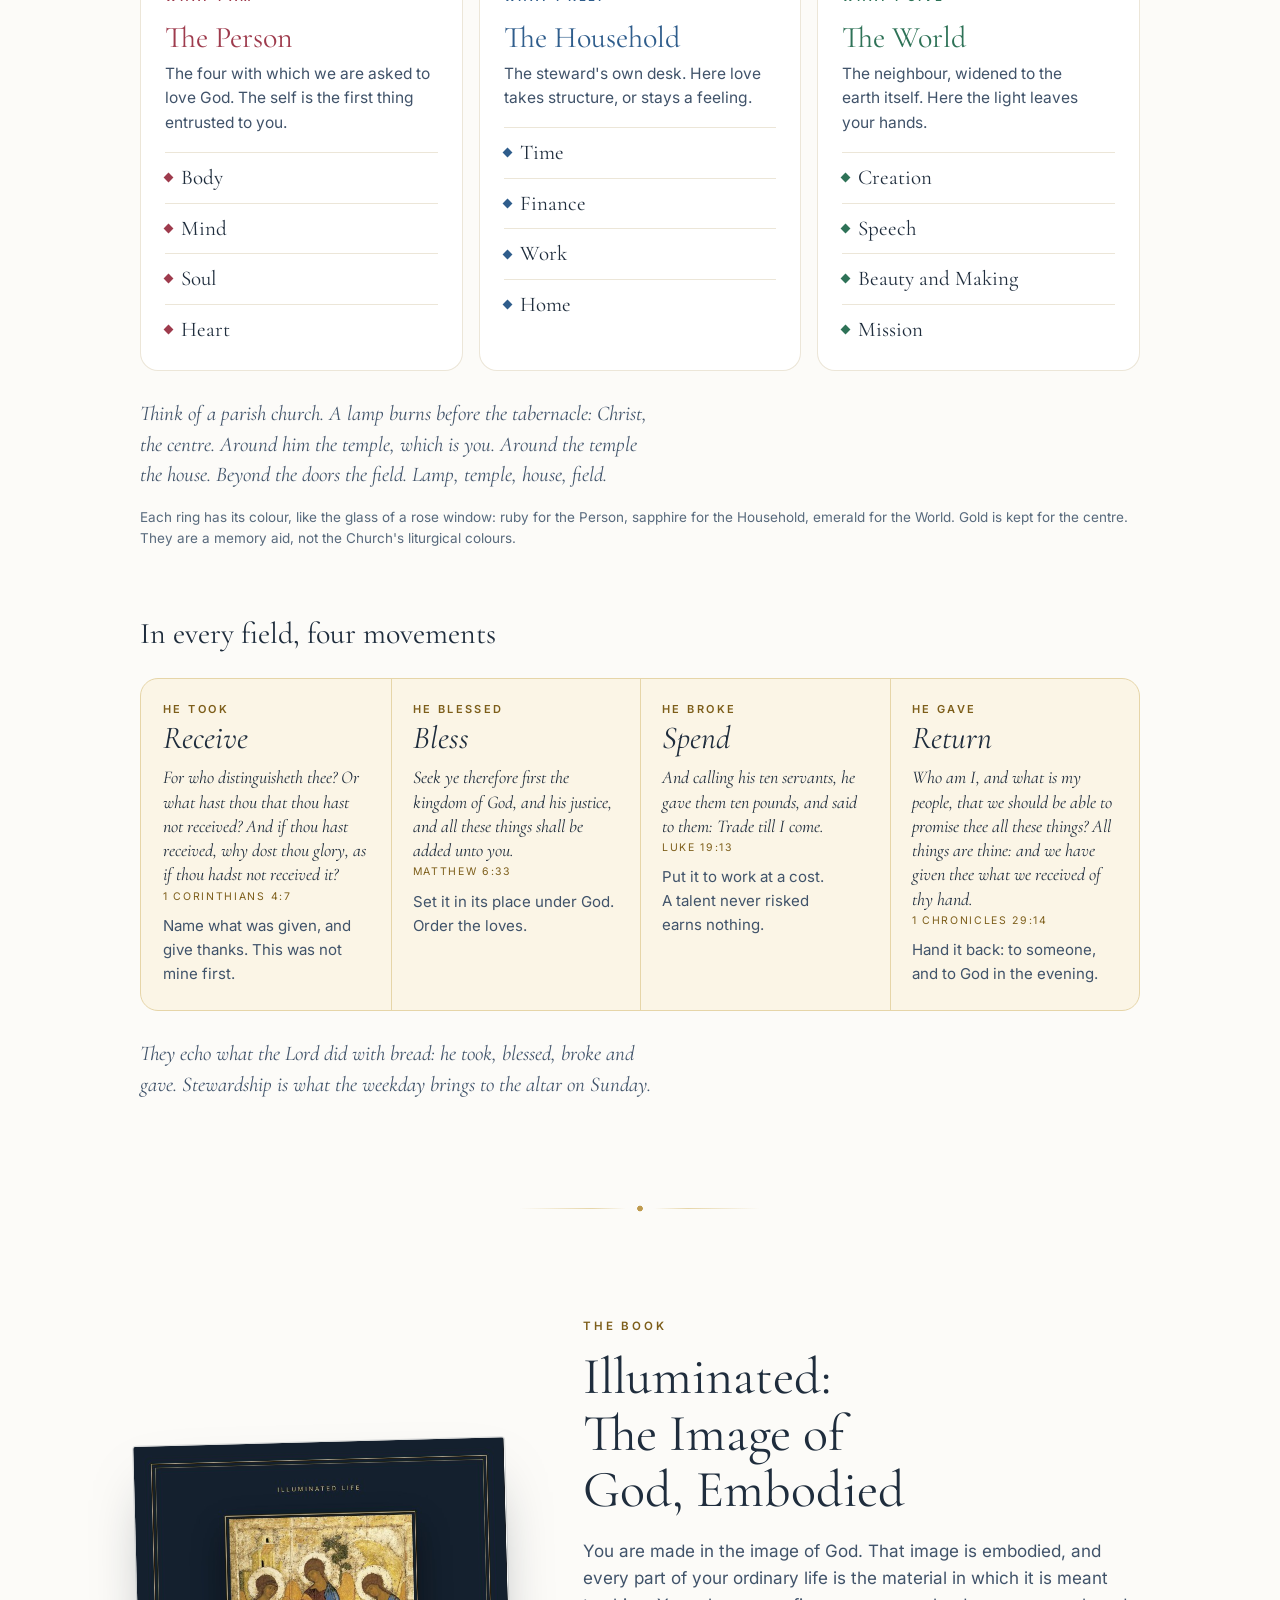
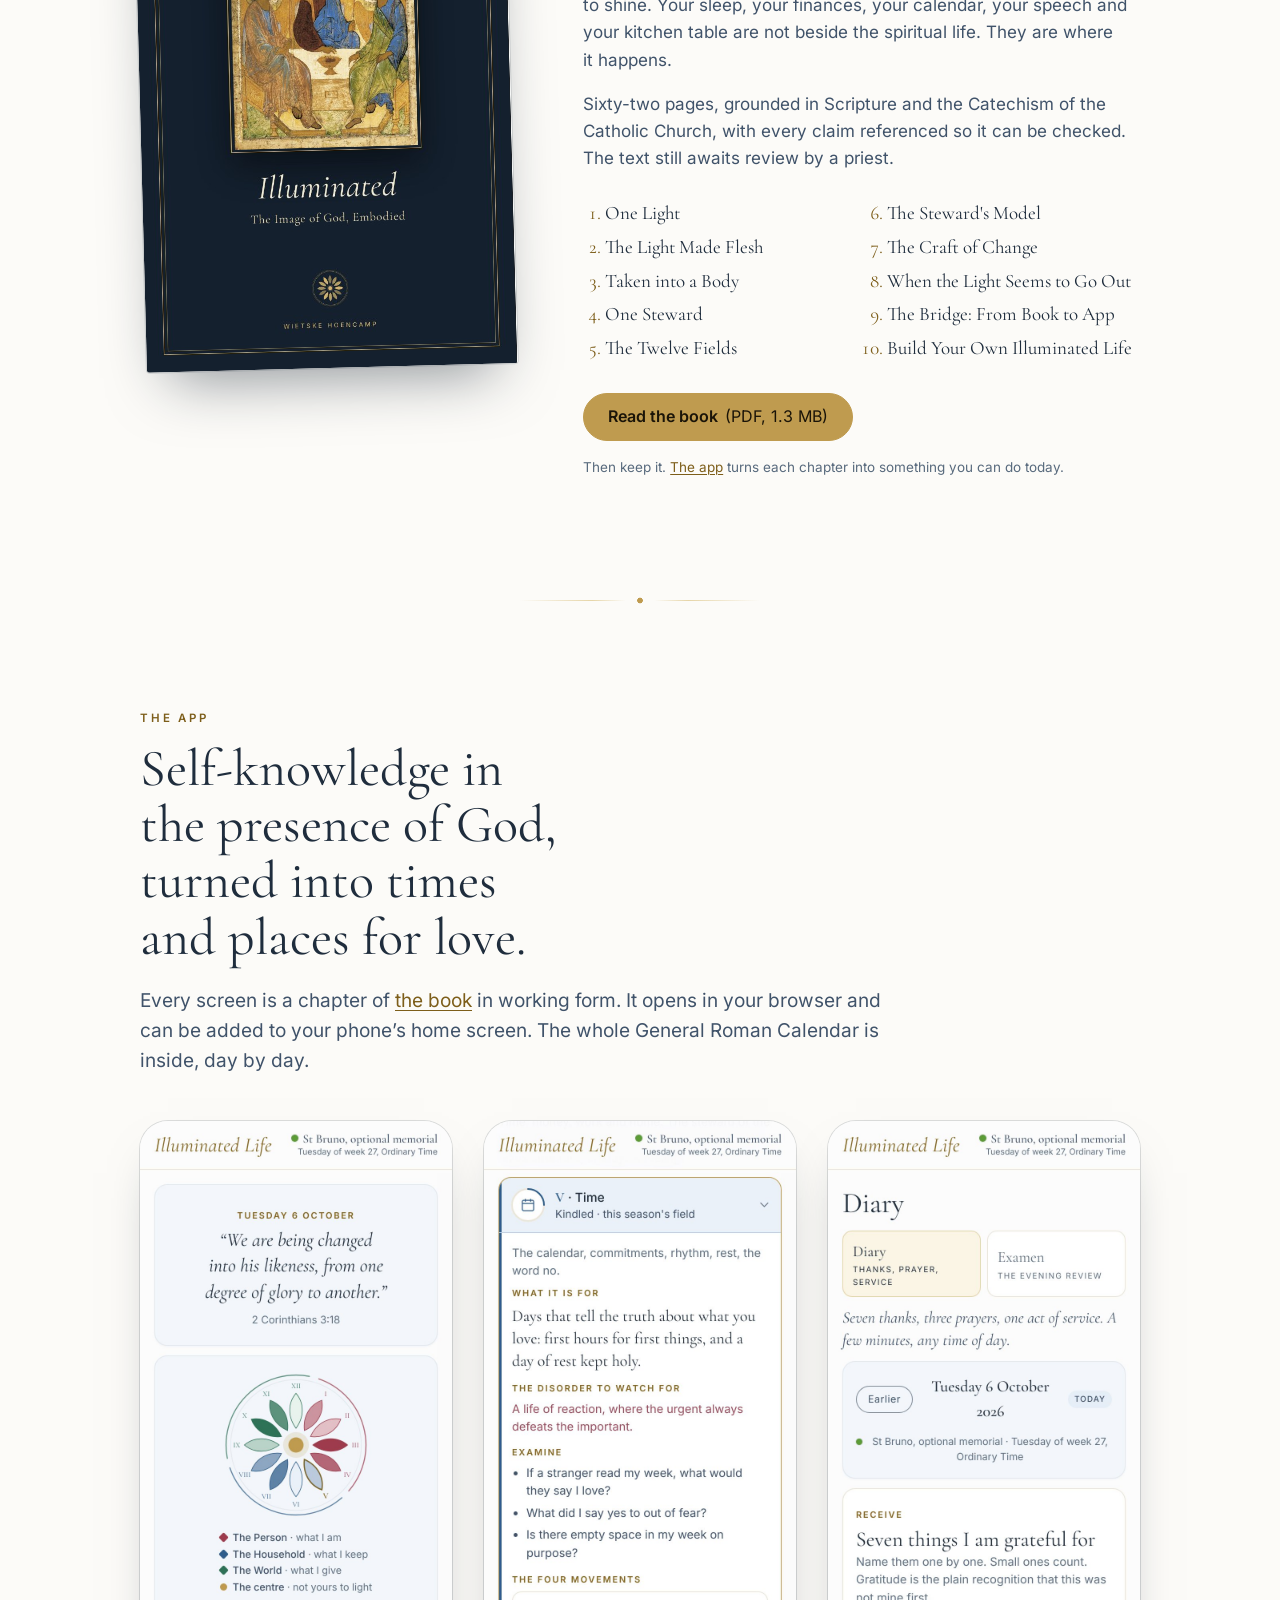
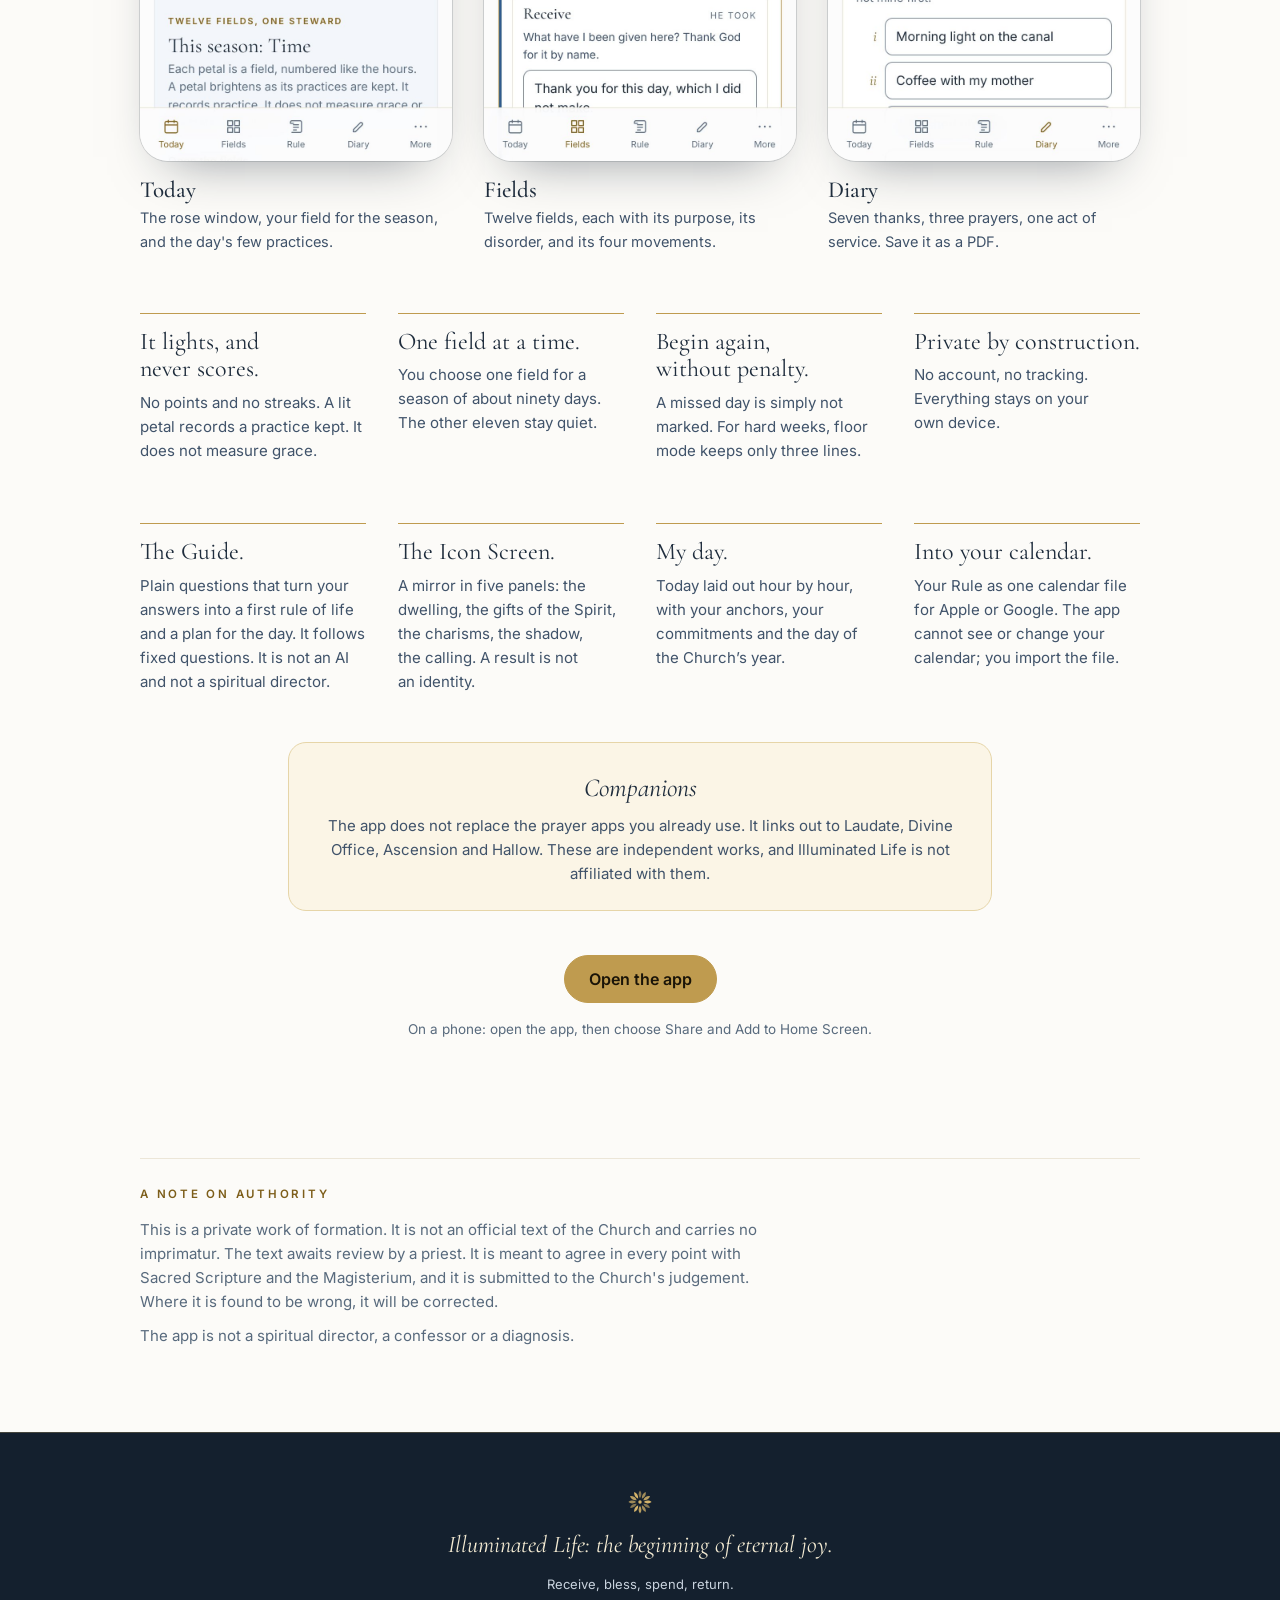
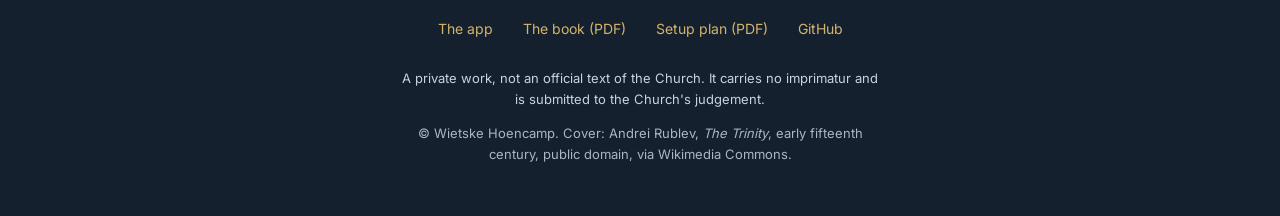
==== commit 6913f14d: "Add files via upload" ====
--- a/index.html
+++ b/index.html
@@ -67,10 +67,10 @@
   <p class="fine">Each ring has its colour, like the glass of a rose window: ruby for the Person, sapphire for the Household, emerald for the World. Gold is kept for the centre. They are a memory aid, not the Church's liturgical colours.</p>
   <h3 class="sub">In every field, four movements</h3>
   <div class="moves">
-    <article class="move"><p class="verb">He took</p><h4>Receive</h4><p>Name what was given, and give thanks. This was not mine first.</p></article>
-    <article class="move"><p class="verb">He blessed</p><h4>Bless</h4><p>Set it in its place under God. Order the loves.</p></article>
-    <article class="move"><p class="verb">He broke</p><h4>Spend</h4><p>Put it to work at a cost. A talent never risked earns nothing.</p></article>
-    <article class="move"><p class="verb">He gave</p><h4>Return</h4><p>Hand it back: to someone, and to God in the evening.</p></article>
+    <article class="move"><p class="verb">He took</p><h4>Receive</h4><p class="mverse"><i>For who distinguisheth thee? Or what hast thou that thou hast not received? And if thou hast received, why dost thou glory, as if thou hadst not received it?</i> <span>1 Corinthians 4:7</span></p><p>Name what was given, and give thanks. This was not mine first.</p></article>
+    <article class="move"><p class="verb">He blessed</p><h4>Bless</h4><p class="mverse"><i>Seek ye therefore first the kingdom of God, and his justice, and all these things shall be added unto you.</i> <span>Matthew 6:33</span></p><p>Set it in its place under God. Order the loves.</p></article>
+    <article class="move"><p class="verb">He broke</p><h4>Spend</h4><p class="mverse"><i>And calling his ten servants, he gave them ten pounds, and said to them: Trade till I come.</i> <span>Luke 19:13</span></p><p>Put it to work at a cost. A talent never risked earns nothing.</p></article>
+    <article class="move"><p class="verb">He gave</p><h4>Return</h4><p class="mverse"><i>Who am I, and what is my people, that we should be able to promise thee all these things? All things are thine: and we have given thee what we received of thy hand.</i> <span>1 Chronicles 29:14</span></p><p>Hand it back: to someone, and to God in the evening.</p></article>
   </div>
   <p class="aside">They echo what the Lord did with bread: he took, blessed, broke and gave. Stewardship is what the weekday brings to the altar on Sunday.</p>
 </section>
--- a/css/site.css
+++ b/css/site.css
@@ -153,6 +153,8 @@
 .move .verb { font-size: 11px; letter-spacing: 0.22em; text-transform: uppercase; color: var(--gold-ink); font-weight: 600; margin: 0; }
 .move h4 { font-size: 32px; line-height: 1.15; font-style: italic; margin: 2px 0 8px; }
 .move p:not(.verb) { font-size: 15px; color: var(--ink2); margin: 0; }
+.move p.mverse { font-family: var(--serif); font-size: 18px; line-height: 1.35; color: var(--ink); margin: 0 0 10px; }
+.move p.mverse span { display: block; font-family: var(--sans); font-size: 10.5px; letter-spacing: 0.16em; text-transform: uppercase; color: var(--gold-ink); margin-top: 3px; }
 
 /* book */
 .book { display: grid; grid-template-columns: minmax(0, 0.8fr) minmax(0, 1.2fr); gap: clamp(28px, 6vw, 72px); align-items: center; }
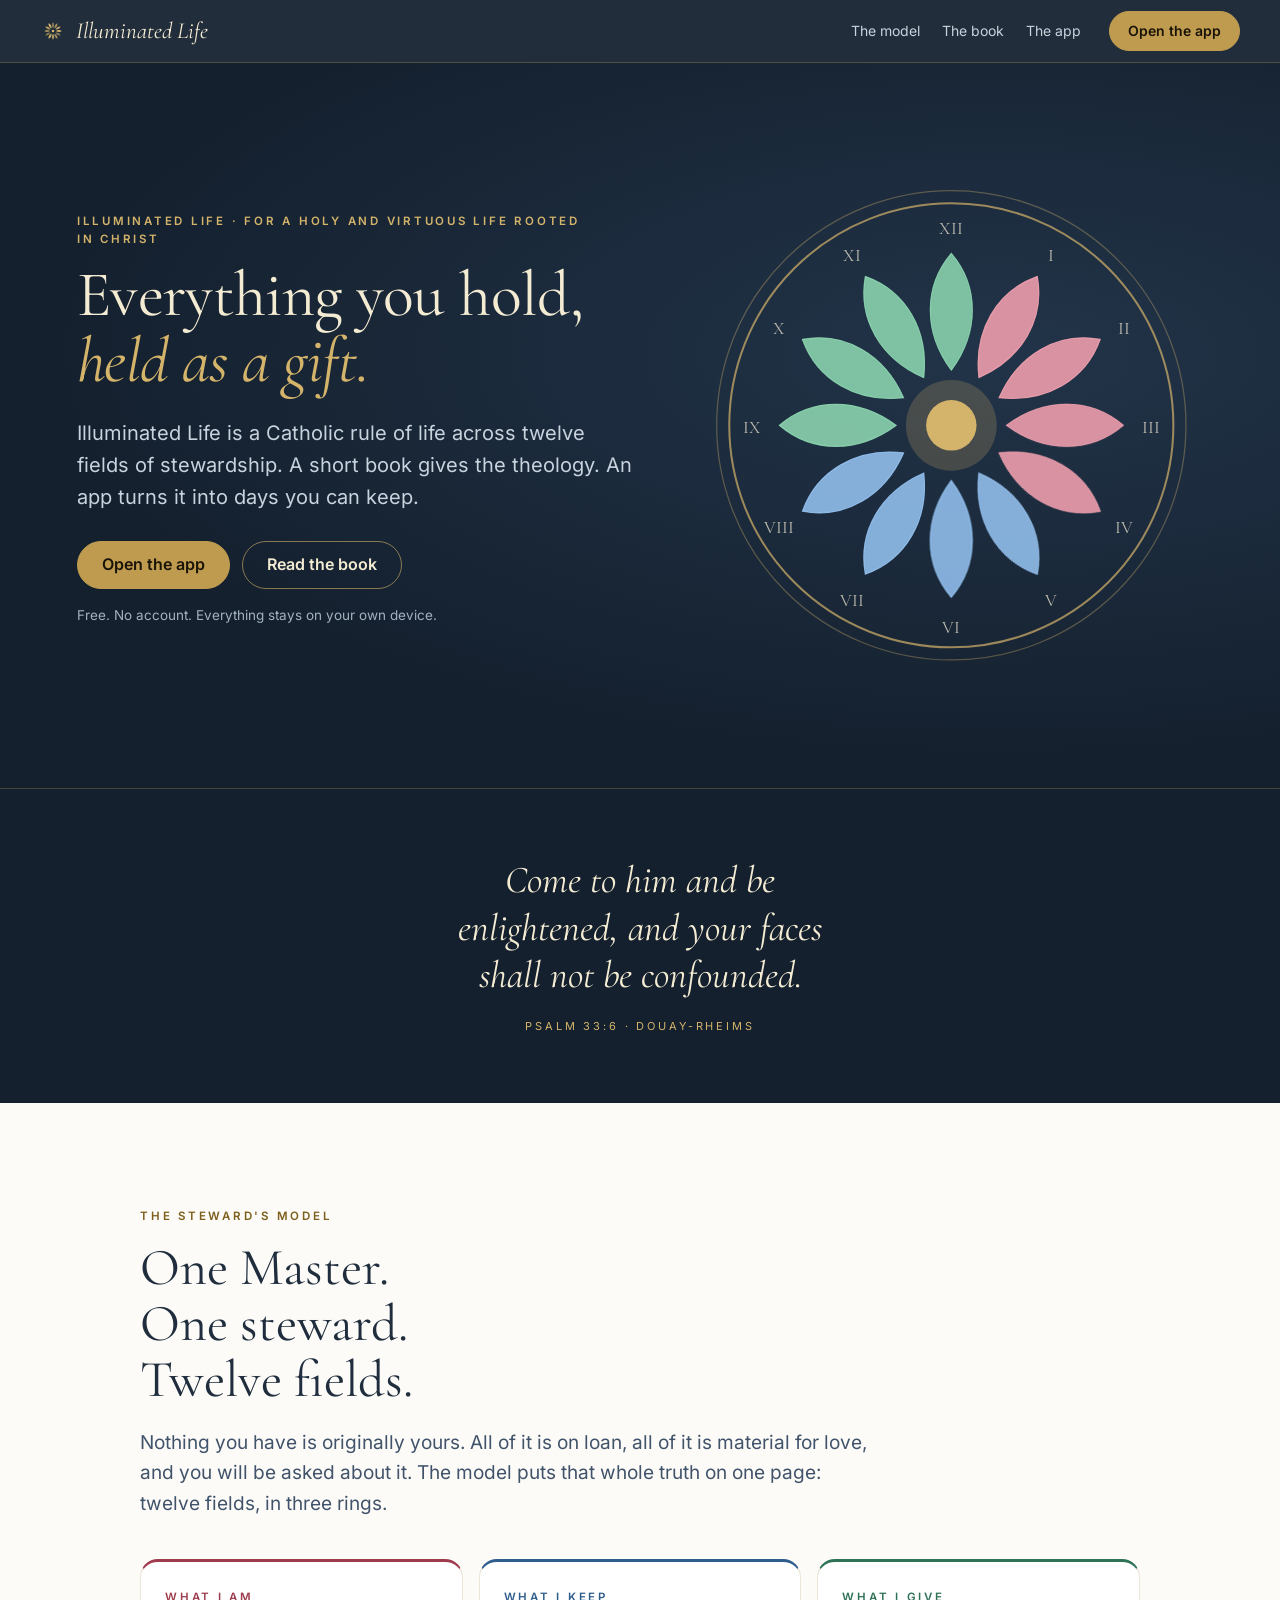
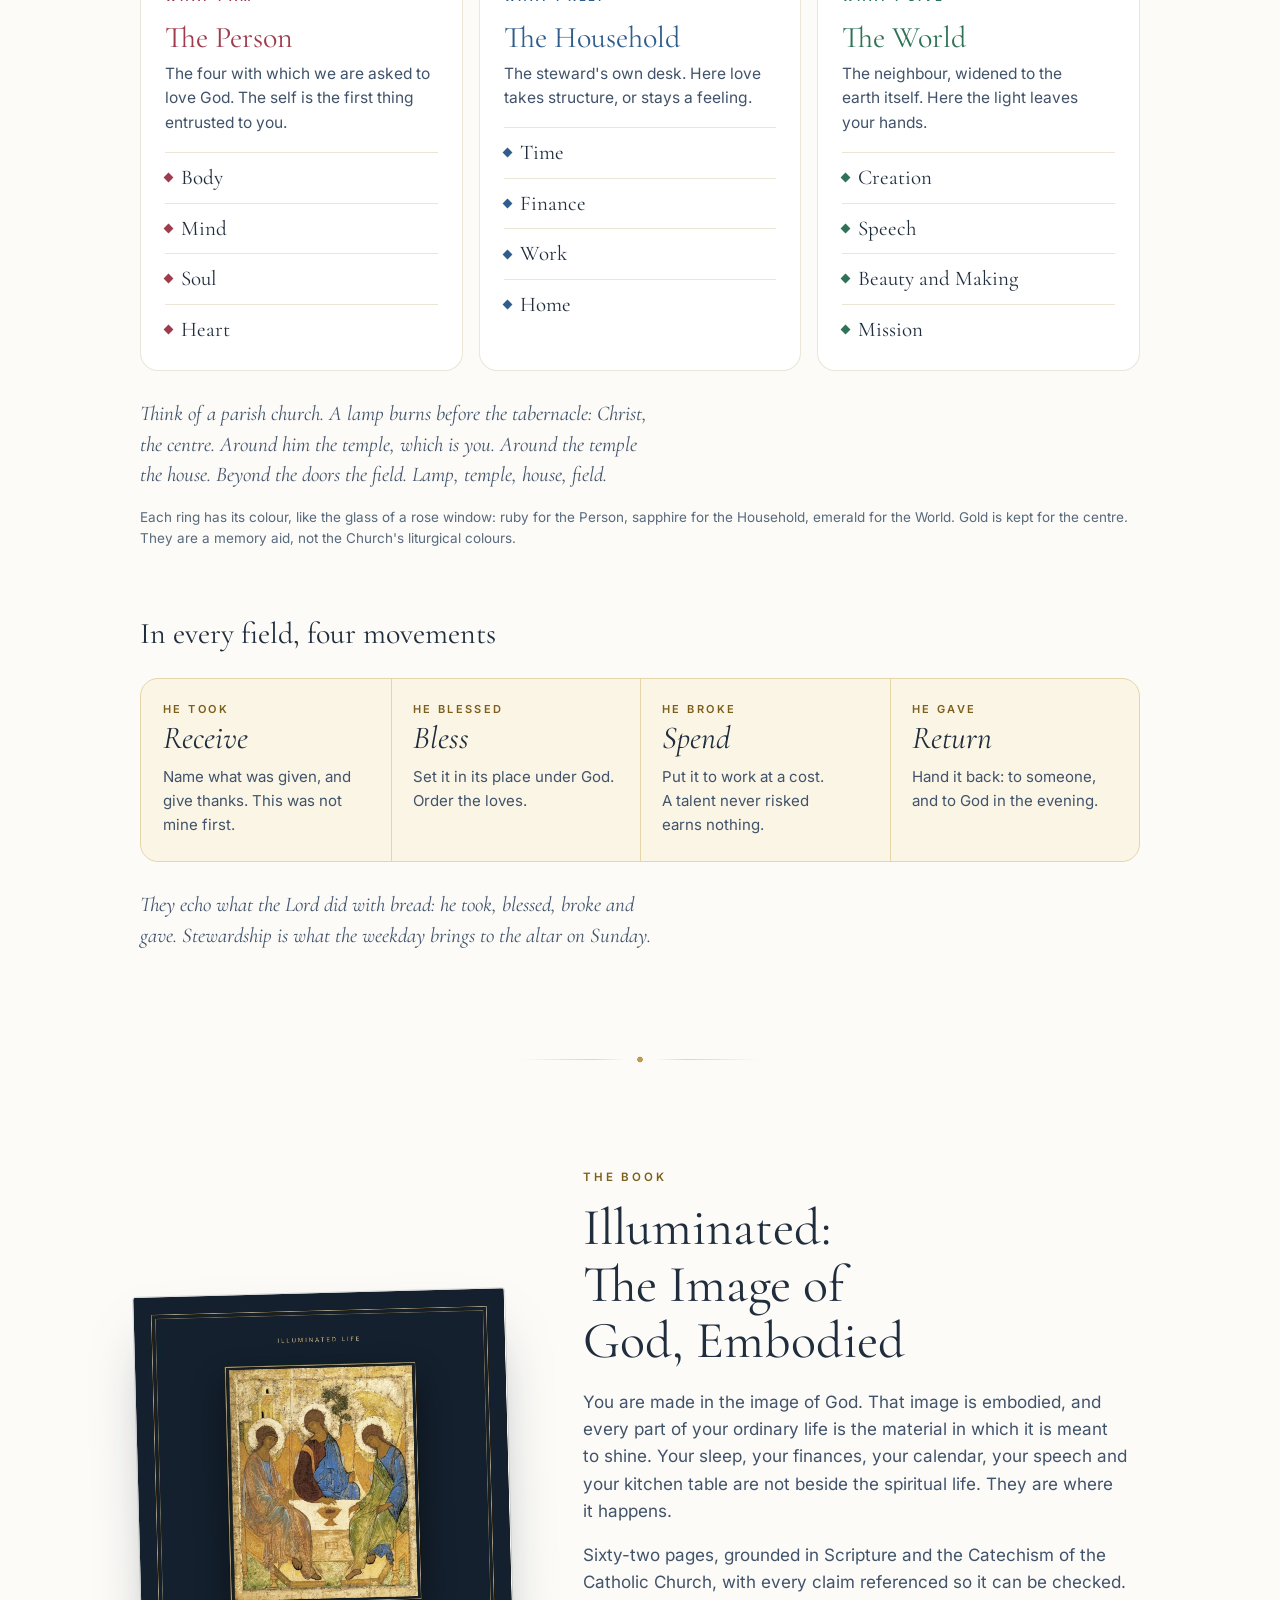
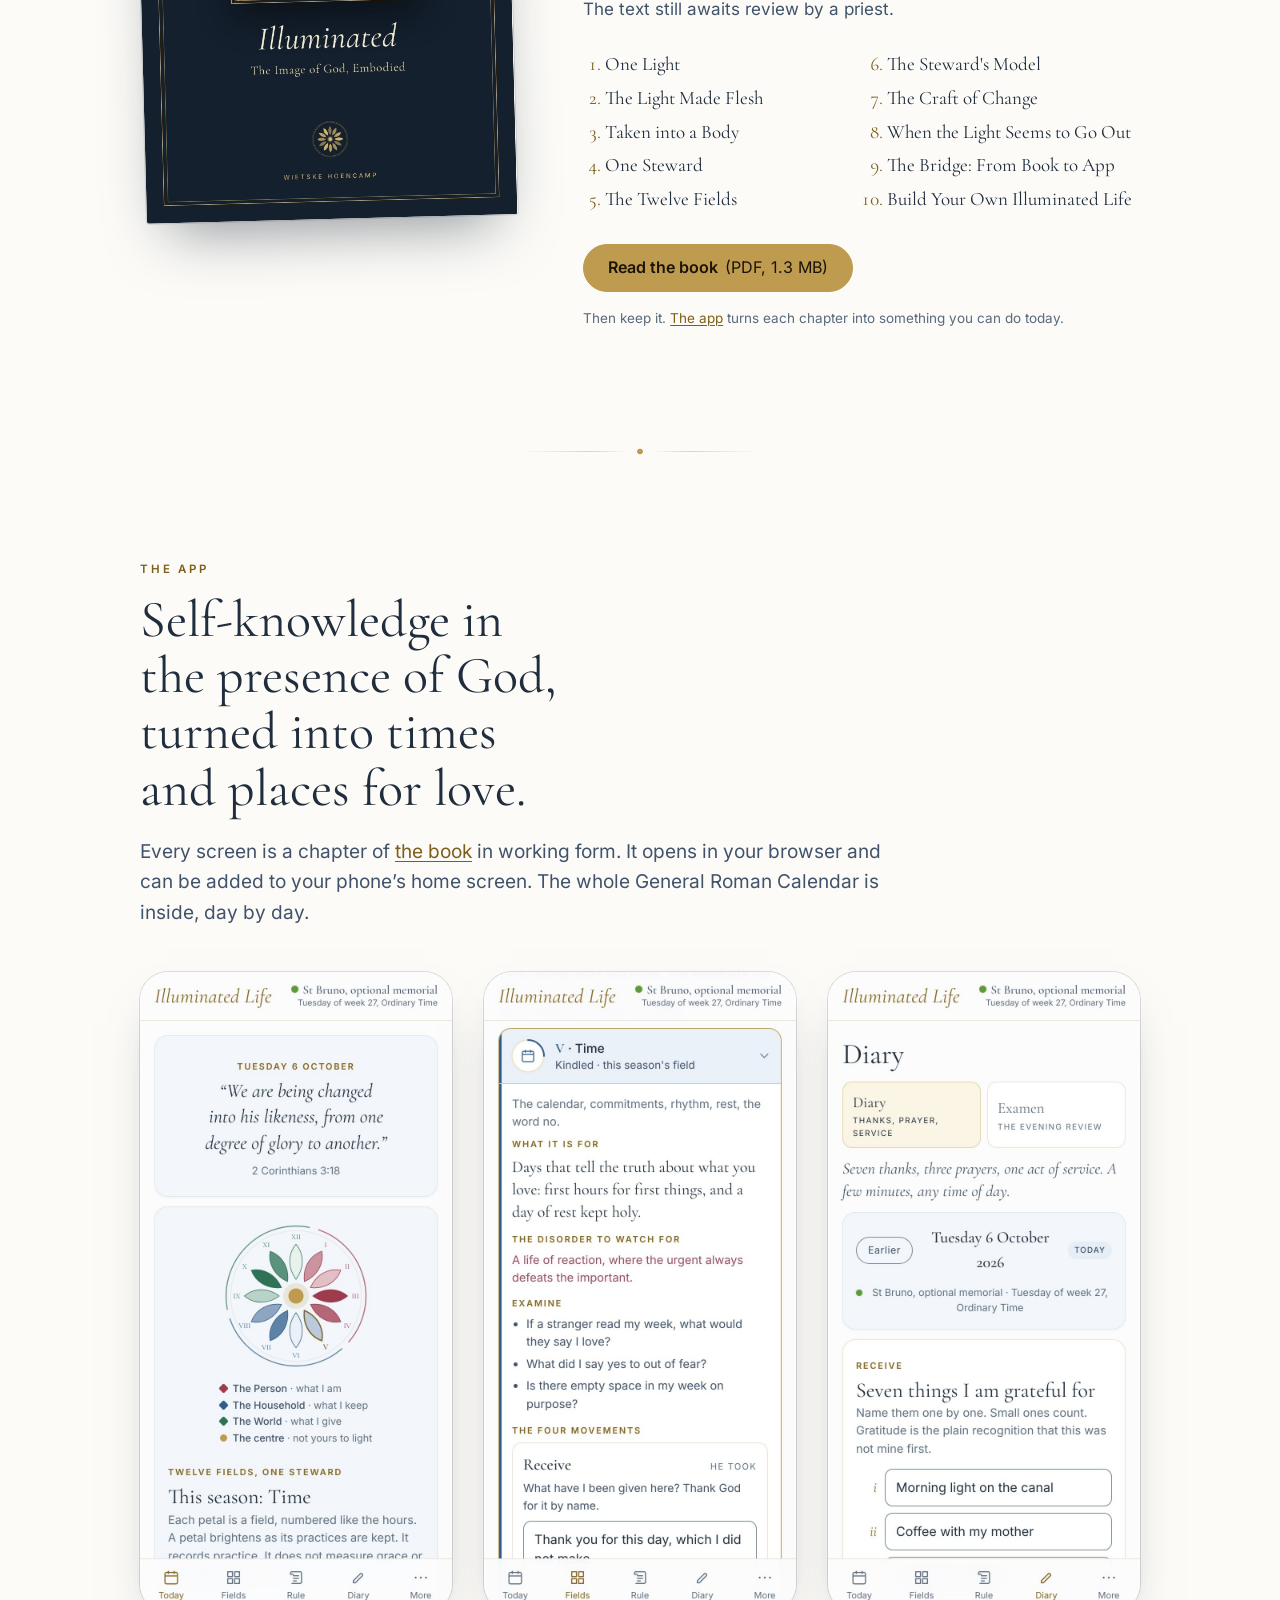
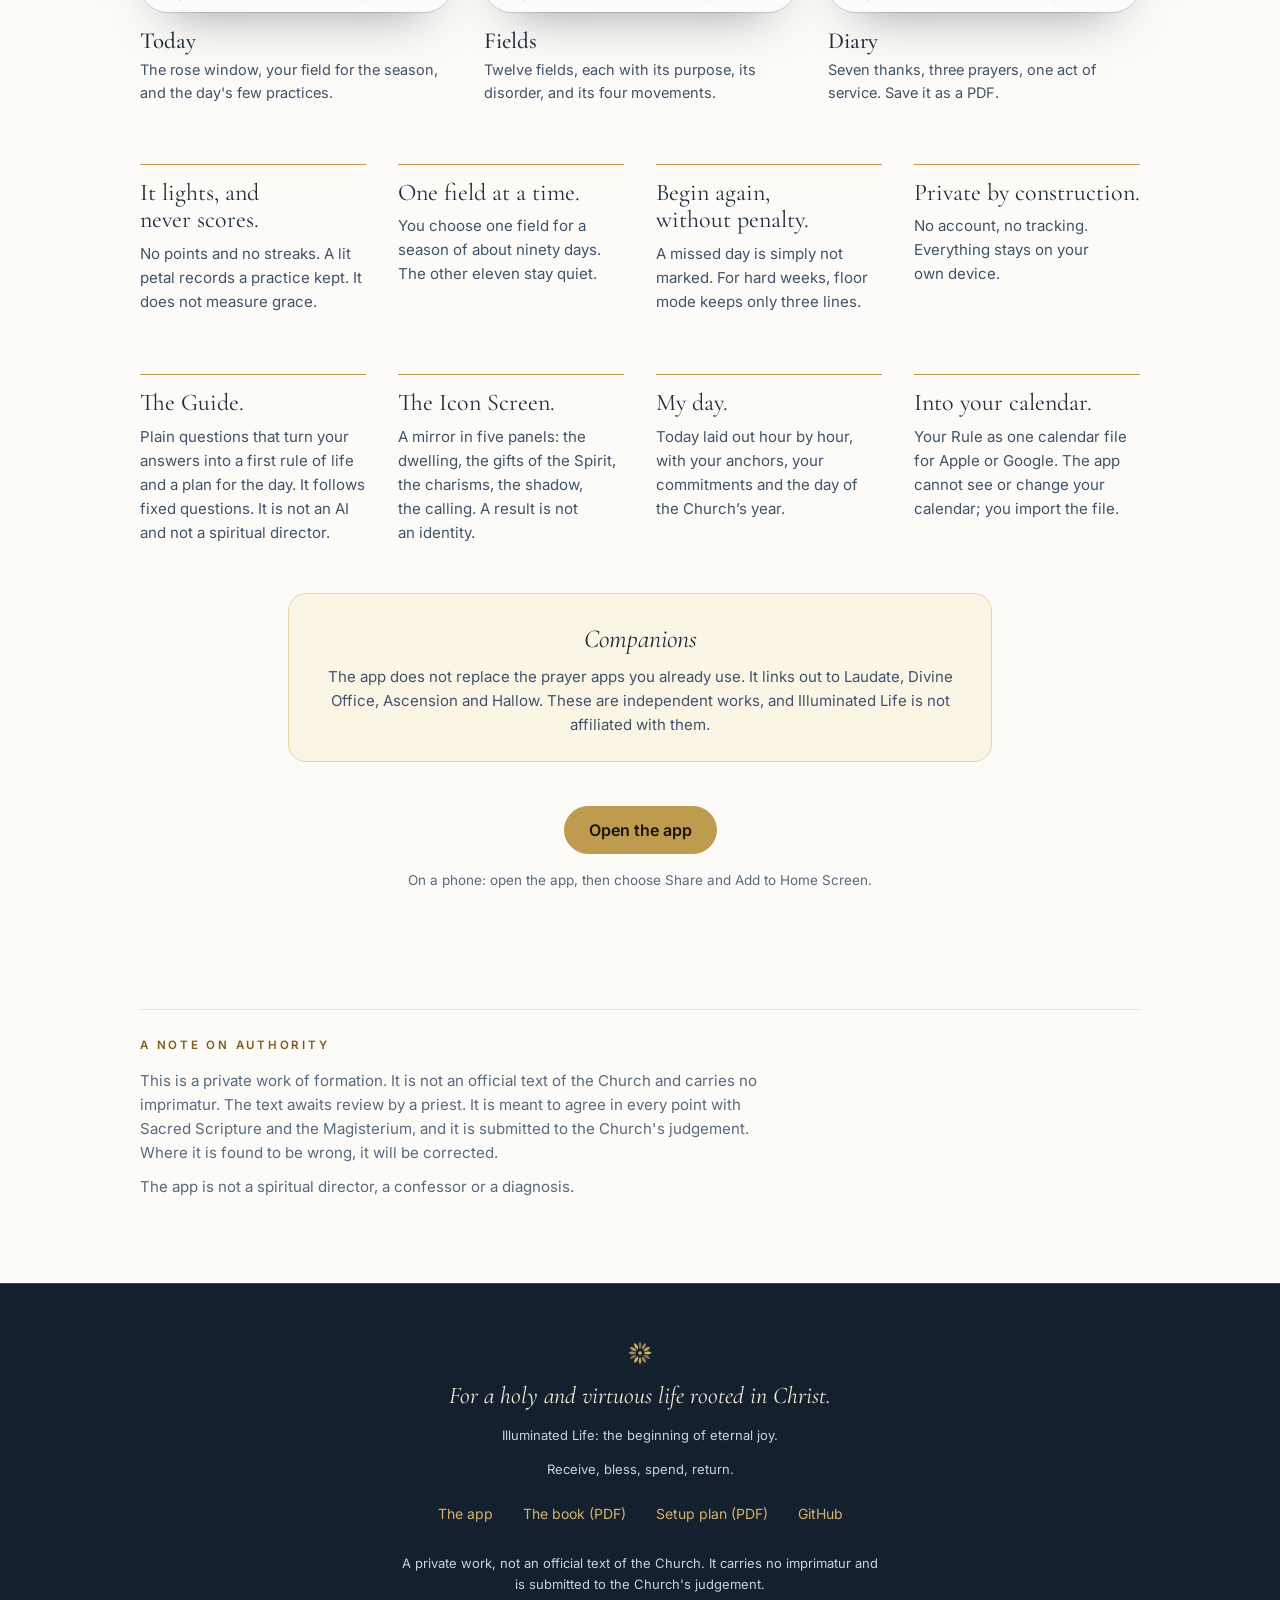
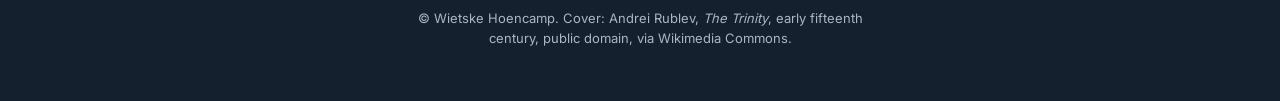
==== commit 7edf6de1: "Site: tagline; sw v14" ====
--- a/index.html
+++ b/index.html
@@ -4,20 +4,20 @@
 <meta charset="utf-8">
 <meta name="viewport" content="width=device-width, initial-scale=1, viewport-fit=cover">
 <title>Illuminated Life: a Catholic rule of life, a book and an app</title>
-<meta name="description" content="A Catholic rule of life across twelve fields of stewardship. A short book gives the theology. A free app turns it into days you can keep. Everything stays on your device.">
+<meta name="description" content="For a holy and virtuous life rooted in Christ. A Catholic rule of life across twelve fields of stewardship. A short book gives the theology. A free app turns it into days you can keep. Everything stays on your device.">
 <link rel="canonical" href="https://lartedellamore.github.io/illuminated-life/">
 <meta property="og:type" content="website">
 <meta property="og:site_name" content="Illuminated Life">
 <meta property="og:url" content="https://lartedellamore.github.io/illuminated-life/">
 <meta property="og:title" content="Illuminated Life">
-<meta property="og:description" content="The beginning of eternal joy. Everything you hold, held as a gift. A Catholic rule of life: a book and an app.">
+<meta property="og:description" content="For a holy and virtuous life rooted in Christ. Everything you hold, held as a gift. A Catholic rule of life: a book and an app.">
 <meta property="og:image" content="https://lartedellamore.github.io/illuminated-life/assets/og.jpg">
 <meta property="og:image:width" content="1200">
 <meta property="og:image:height" content="630">
 <meta property="og:image:alt" content="A gold rose window with twelve petals on night blue, with the words Illuminated Life. Twelve fields. One steward. One Light.">
 <meta name="twitter:card" content="summary_large_image">
 <meta name="twitter:title" content="Illuminated Life">
-<meta name="twitter:description" content="The beginning of eternal joy. Everything you hold, held as a gift. A Catholic rule of life: a book and an app.">
+<meta name="twitter:description" content="For a holy and virtuous life rooted in Christ. Everything you hold, held as a gift. A Catholic rule of life: a book and an app.">
 <meta name="twitter:image" content="https://lartedellamore.github.io/illuminated-life/assets/og.jpg">
 <meta name="theme-color" media="(prefers-color-scheme: light)" content="#14202E">
 <meta name="theme-color" media="(prefers-color-scheme: dark)" content="#14202E">
@@ -40,7 +40,7 @@
 <main id="main" tabindex="-1">
 <section class="hero" aria-labelledby="hero-title">
   <div class="hero-text">
-    <p class="eyebrow">Illuminated Life · the beginning of eternal joy</p>
+    <p class="eyebrow">Illuminated Life · for a holy and virtuous life rooted in Christ</p>
     <h1 id="hero-title">Everything you hold, <em>held as a gift.</em></h1>
     <p class="lede">Illuminated Life is a Catholic rule of life across twelve fields of stewardship. A short book gives the theology. An app turns it into days you can keep.</p>
     <div class="cta"><a class="btn" href="app.html">Open the app</a><a class="btn ghost" href="book/illuminated.pdf">Read the book</a></div>
@@ -67,10 +67,10 @@
   <p class="fine">Each ring has its colour, like the glass of a rose window: ruby for the Person, sapphire for the Household, emerald for the World. Gold is kept for the centre. They are a memory aid, not the Church's liturgical colours.</p>
   <h3 class="sub">In every field, four movements</h3>
   <div class="moves">
-    <article class="move"><p class="verb">He took</p><h4>Receive</h4><p class="mverse"><i>For who distinguisheth thee? Or what hast thou that thou hast not received? And if thou hast received, why dost thou glory, as if thou hadst not received it?</i> <span>1 Corinthians 4:7</span></p><p>Name what was given, and give thanks. This was not mine first.</p></article>
-    <article class="move"><p class="verb">He blessed</p><h4>Bless</h4><p class="mverse"><i>Seek ye therefore first the kingdom of God, and his justice, and all these things shall be added unto you.</i> <span>Matthew 6:33</span></p><p>Set it in its place under God. Order the loves.</p></article>
-    <article class="move"><p class="verb">He broke</p><h4>Spend</h4><p class="mverse"><i>And calling his ten servants, he gave them ten pounds, and said to them: Trade till I come.</i> <span>Luke 19:13</span></p><p>Put it to work at a cost. A talent never risked earns nothing.</p></article>
-    <article class="move"><p class="verb">He gave</p><h4>Return</h4><p class="mverse"><i>Who am I, and what is my people, that we should be able to promise thee all these things? All things are thine: and we have given thee what we received of thy hand.</i> <span>1 Chronicles 29:14</span></p><p>Hand it back: to someone, and to God in the evening.</p></article>
+    <article class="move"><p class="verb">He took</p><h4>Receive</h4><p>Name what was given, and give thanks. This was not mine first.</p></article>
+    <article class="move"><p class="verb">He blessed</p><h4>Bless</h4><p>Set it in its place under God. Order the loves.</p></article>
+    <article class="move"><p class="verb">He broke</p><h4>Spend</h4><p>Put it to work at a cost. A talent never risked earns nothing.</p></article>
+    <article class="move"><p class="verb">He gave</p><h4>Return</h4><p>Hand it back: to someone, and to God in the evening.</p></article>
   </div>
   <p class="aside">They echo what the Lord did with bread: he took, blessed, broke and gave. Stewardship is what the weekday brings to the altar on Sunday.</p>
 </section>
@@ -130,7 +130,8 @@
 
 <footer>
   <svg class="mini-rose" width="34" height="34" viewBox="0 0 200 200" aria-hidden="true" focusable="false"><path d="M100 32C111 45 111 63 100 78C89 63 89 45 100 32Z" transform="rotate(0 100 100)" opacity="0.59"/><path d="M100 32C111 45 111 63 100 78C89 63 89 45 100 32Z" transform="rotate(30 100 100)" opacity="0.73"/><path d="M100 32C111 45 111 63 100 78C89 63 89 45 100 32Z" transform="rotate(60 100 100)" opacity="0.86"/><path d="M100 32C111 45 111 63 100 78C89 63 89 45 100 32Z" transform="rotate(90 100 100)" opacity="1.00"/><path d="M100 32C111 45 111 63 100 78C89 63 89 45 100 32Z" transform="rotate(120 100 100)" opacity="0.59"/><path d="M100 32C111 45 111 63 100 78C89 63 89 45 100 32Z" transform="rotate(150 100 100)" opacity="0.73"/><path d="M100 32C111 45 111 63 100 78C89 63 89 45 100 32Z" transform="rotate(180 100 100)" opacity="0.86"/><path d="M100 32C111 45 111 63 100 78C89 63 89 45 100 32Z" transform="rotate(210 100 100)" opacity="1.00"/><path d="M100 32C111 45 111 63 100 78C89 63 89 45 100 32Z" transform="rotate(240 100 100)" opacity="0.59"/><path d="M100 32C111 45 111 63 100 78C89 63 89 45 100 32Z" transform="rotate(270 100 100)" opacity="0.73"/><path d="M100 32C111 45 111 63 100 78C89 63 89 45 100 32Z" transform="rotate(300 100 100)" opacity="0.86"/><path d="M100 32C111 45 111 63 100 78C89 63 89 45 100 32Z" transform="rotate(330 100 100)" opacity="1.00"/><circle cx="100" cy="100" r="10"/></svg>
-  <p class="motto">Illuminated Life: the beginning of eternal joy.</p>
+  <p class="motto">For a holy and virtuous life rooted in Christ.</p>
+  <p>Illuminated Life: the beginning of eternal joy.</p>
   <p>Receive, bless, spend, return.</p>
   <nav class="foot-links" aria-label="Footer"><a href="app.html">The app</a><a href="book/illuminated.pdf">The book (PDF)</a><a href="guides/a-home-for-everything.pdf">Setup plan (PDF)</a><a href="https://github.com/lartedellamore/illuminated-life" rel="noopener">GitHub</a></nav>
   <p>A private work, not an official text of the Church. It carries no imprimatur and is submitted to the Church's judgement.</p>
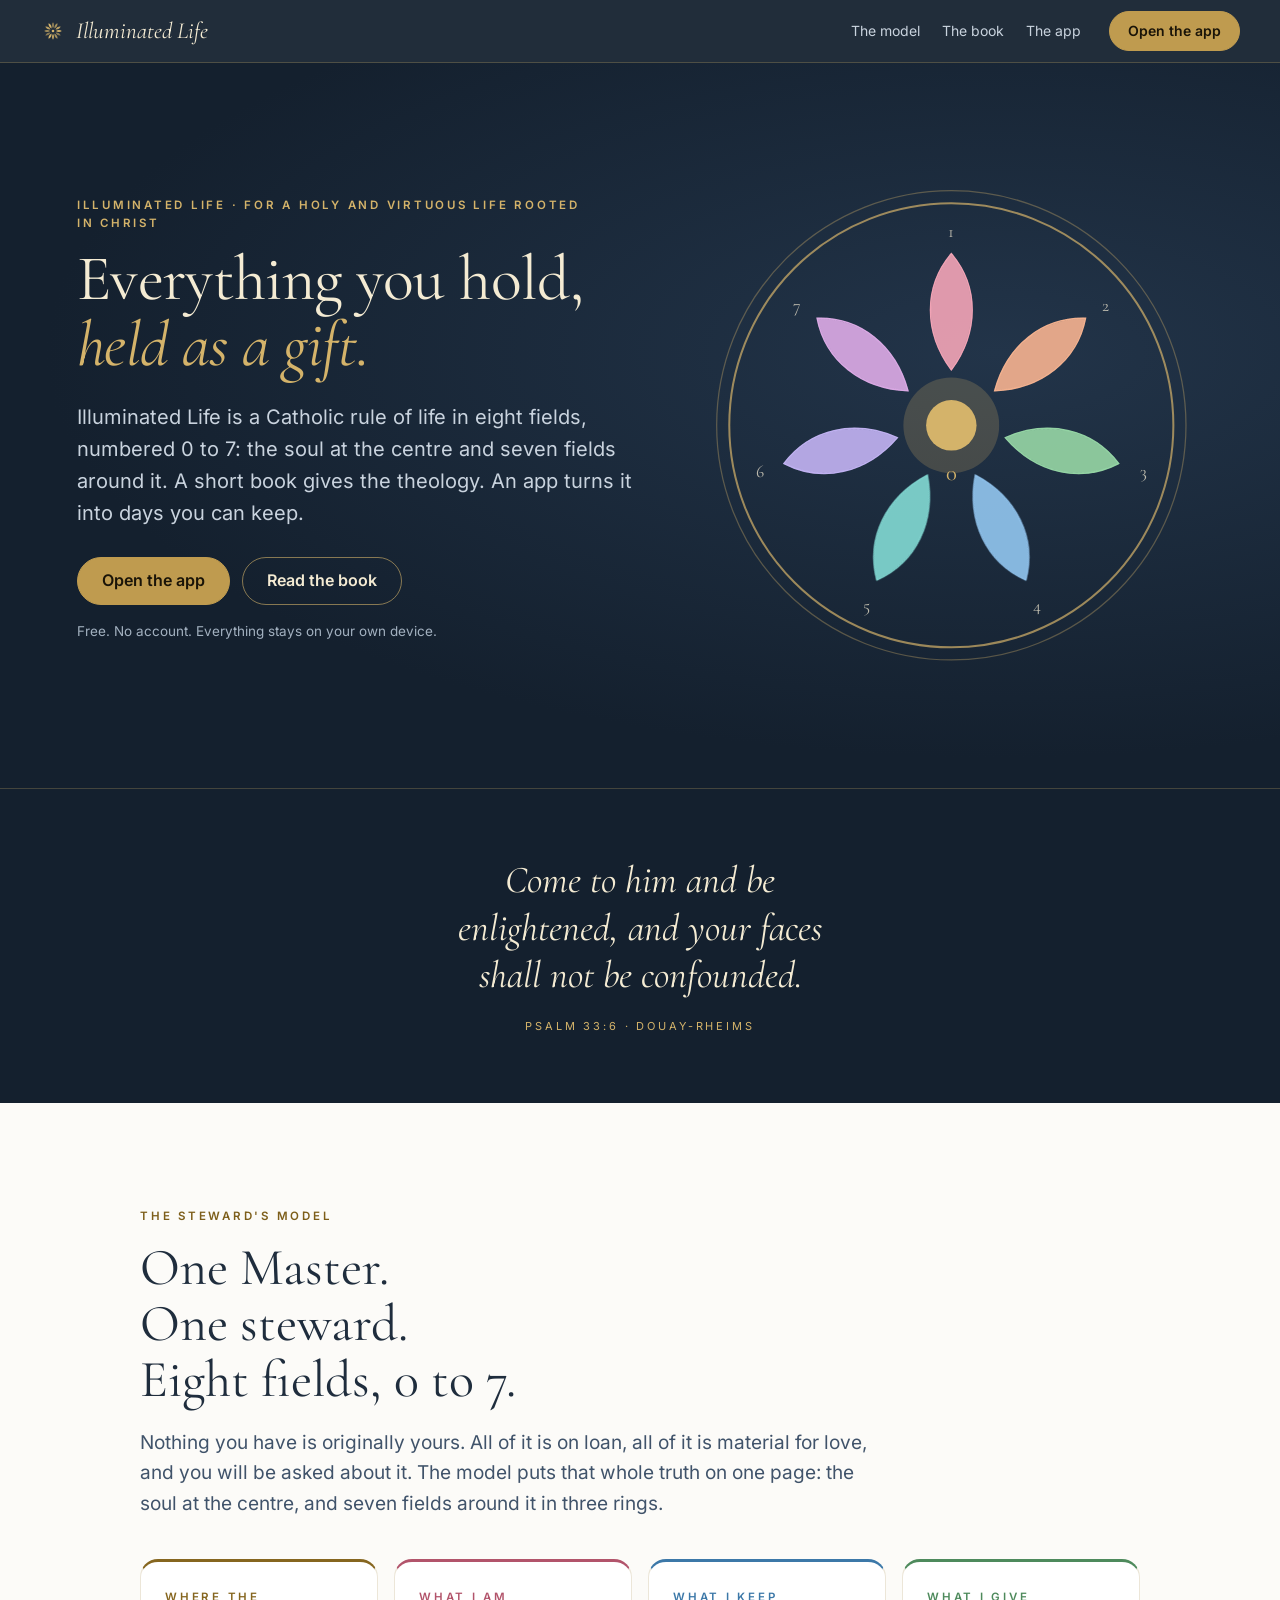
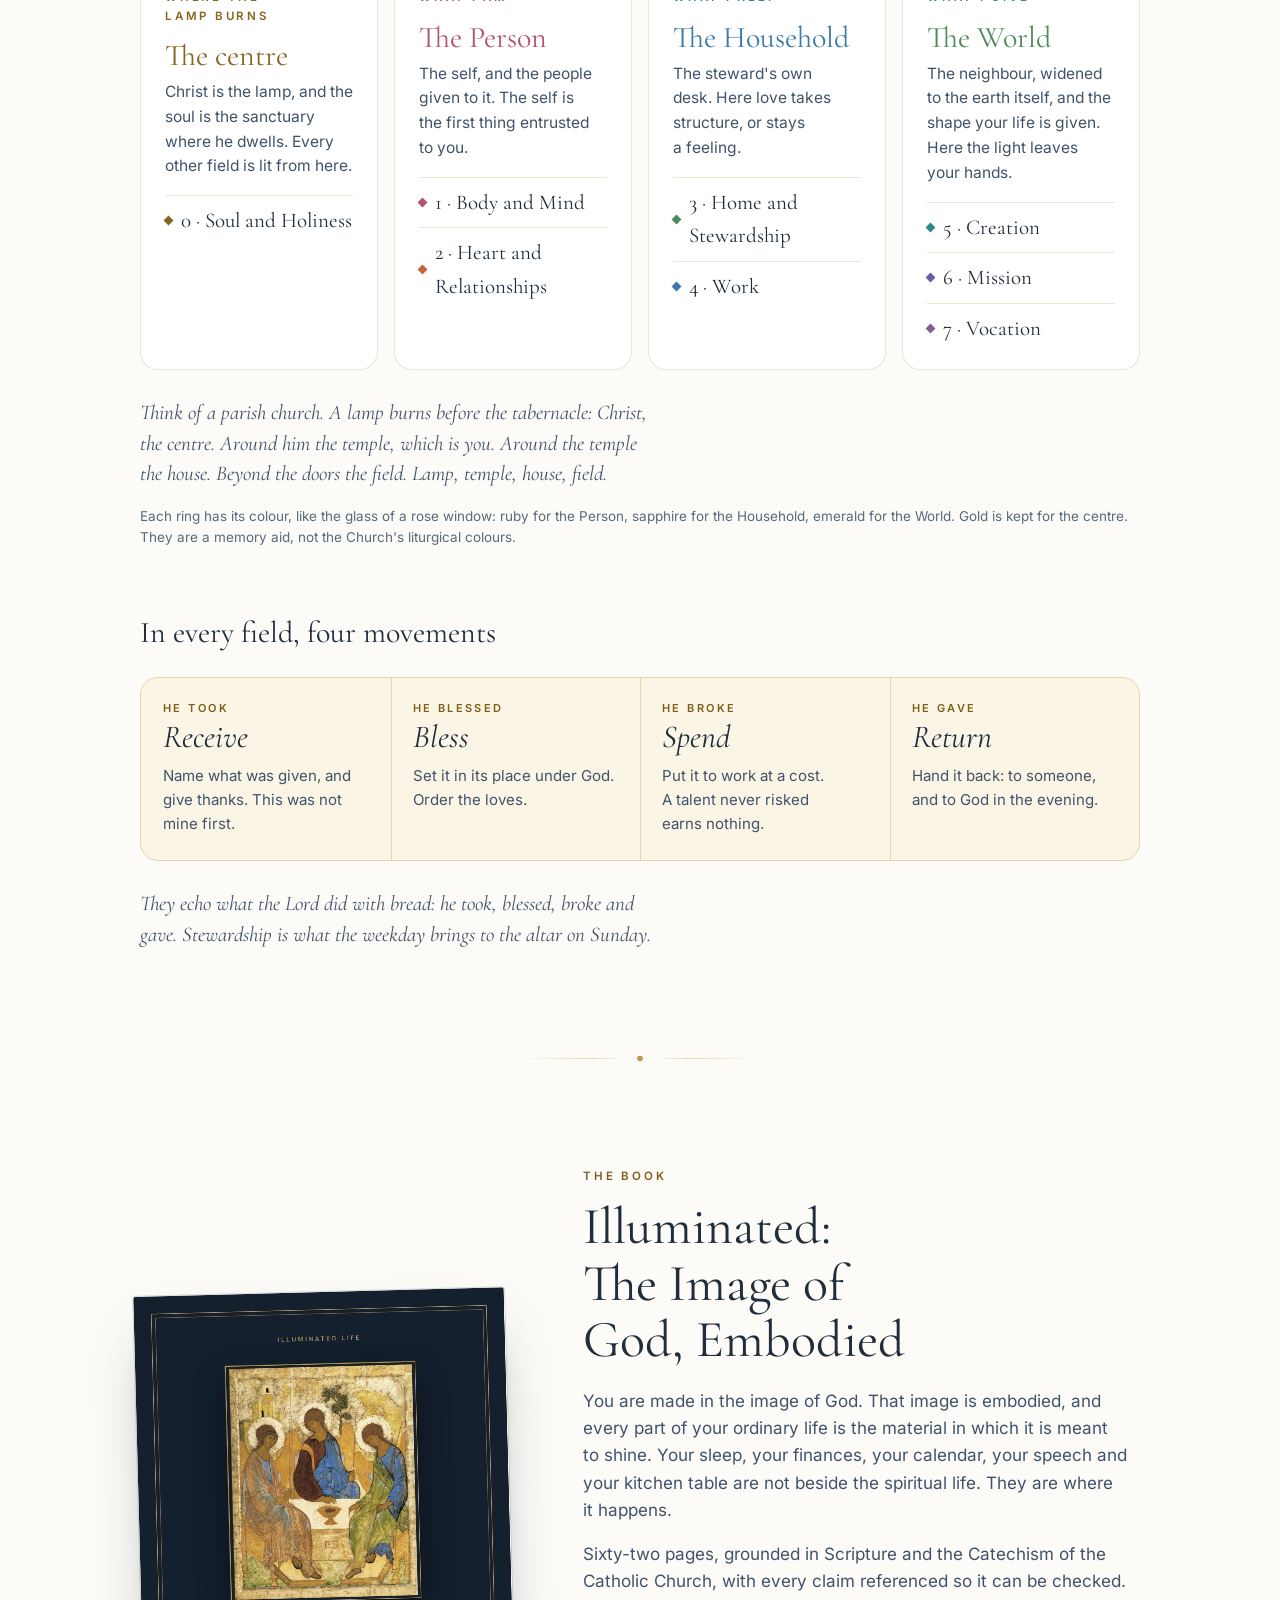
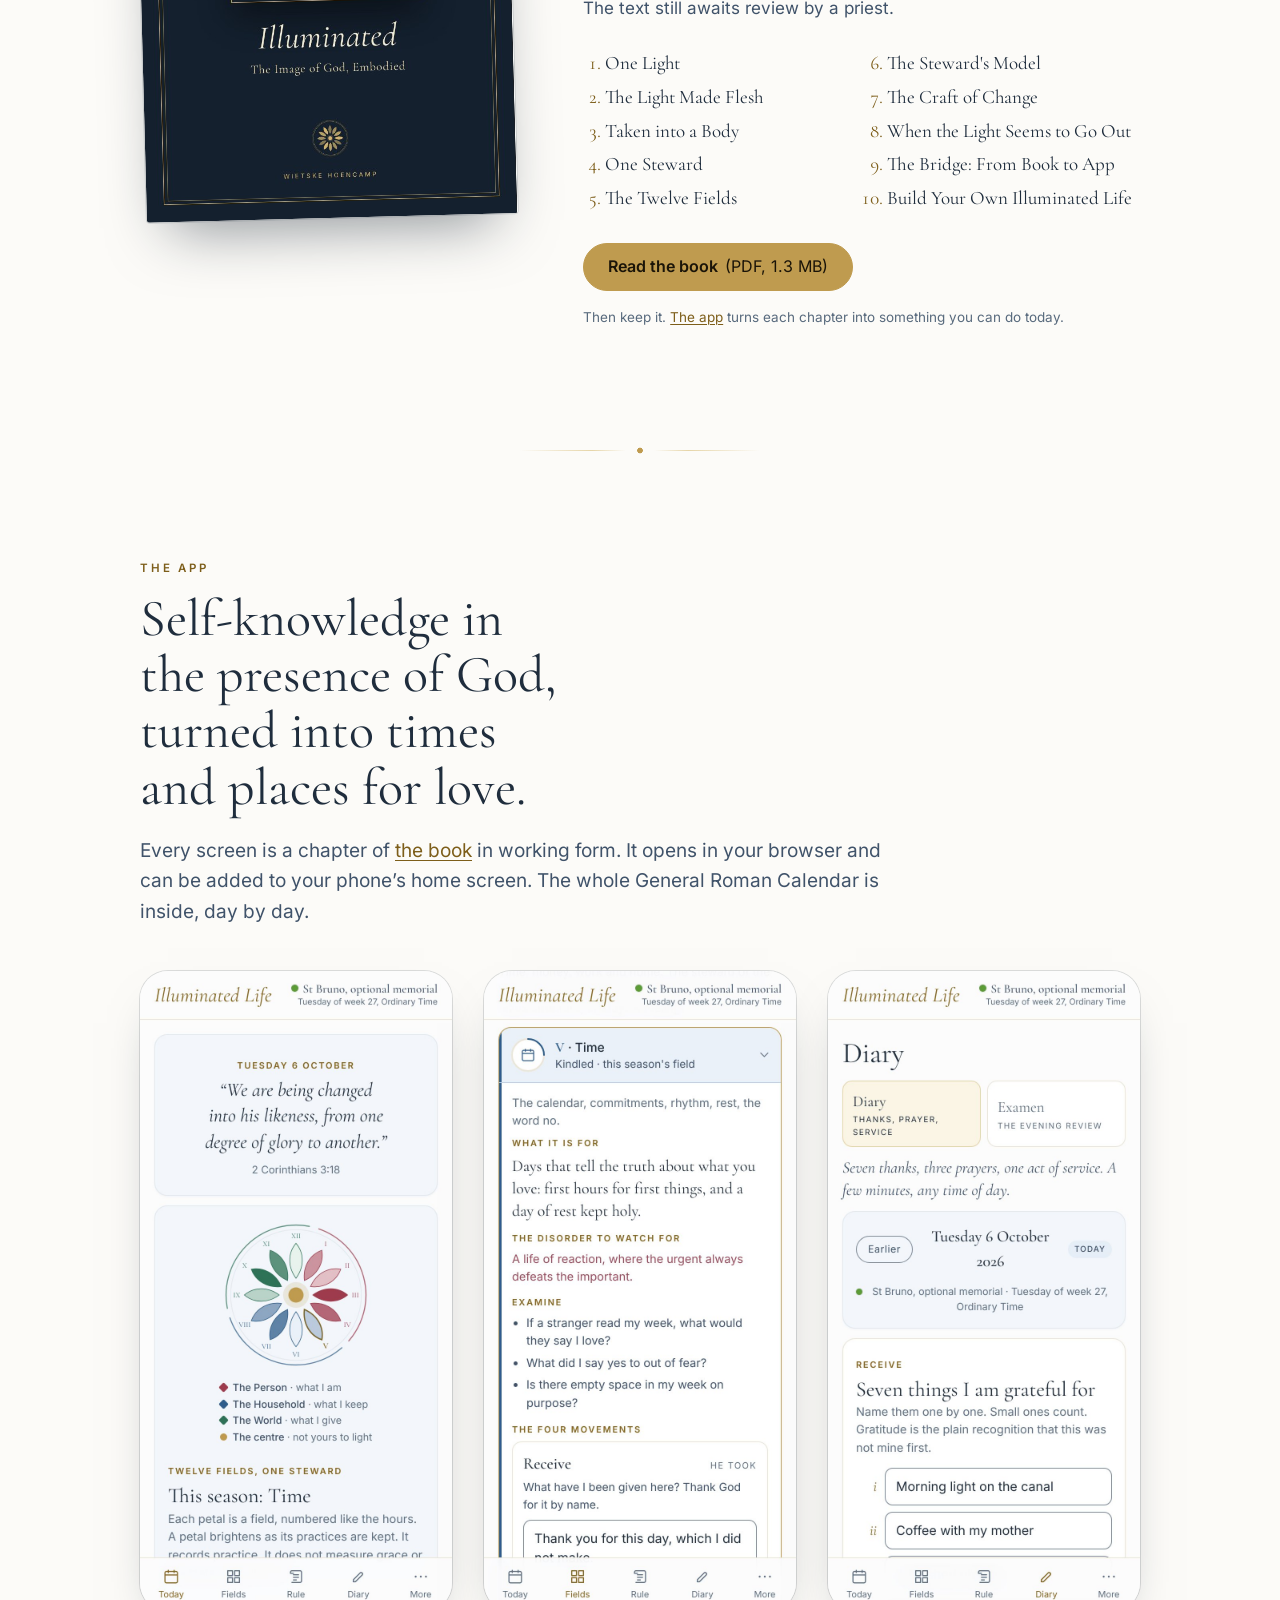
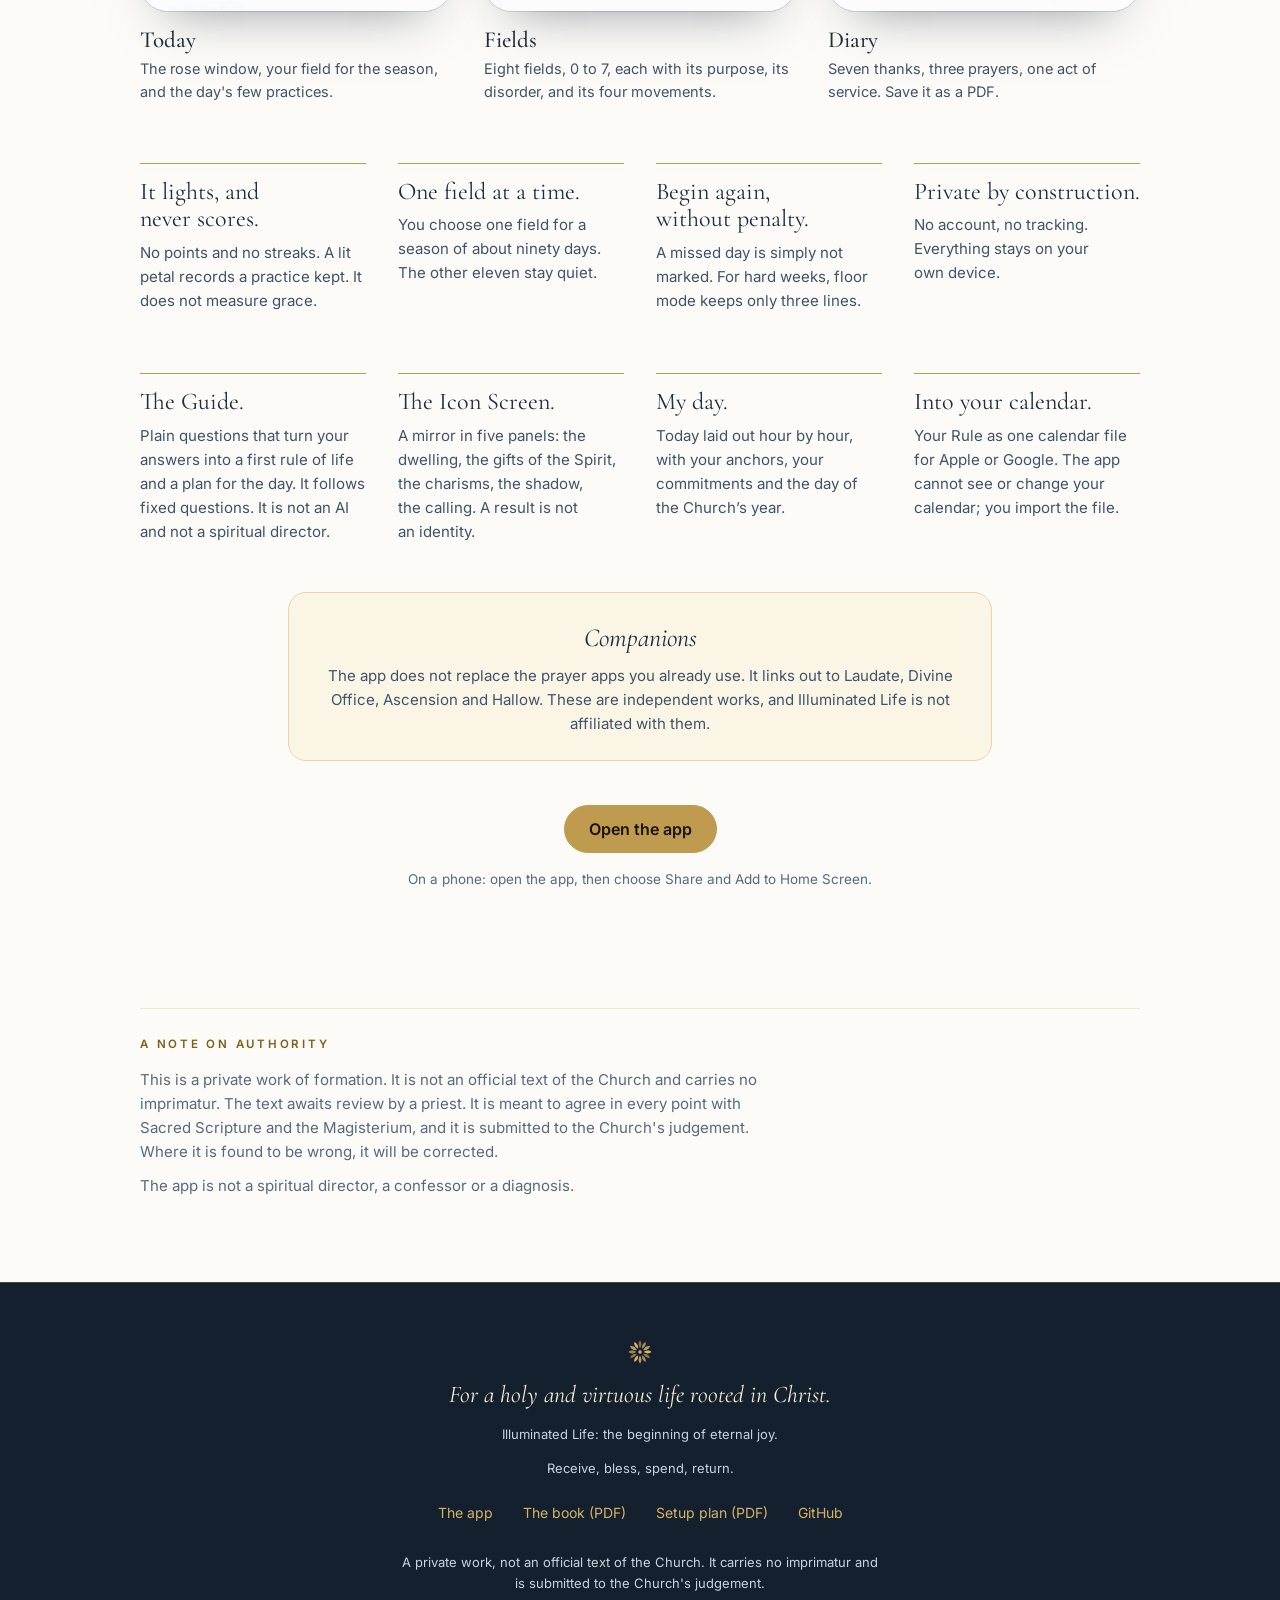
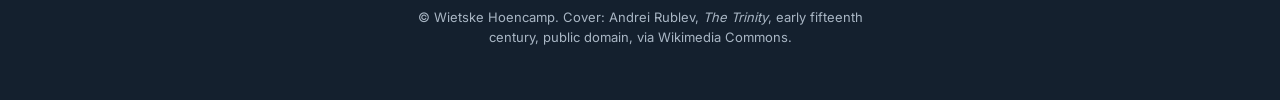
==== commit 9e1093d8: "Site: the eight fields, 0 to 7; sw v16" ====
--- a/index.html
+++ b/index.html
@@ -4,21 +4,21 @@
 <meta charset="utf-8">
 <meta name="viewport" content="width=device-width, initial-scale=1, viewport-fit=cover">
 <title>Illuminated Life: a Catholic rule of life, a book and an app</title>
-<meta name="description" content="For a holy and virtuous life rooted in Christ. A Catholic rule of life across twelve fields of stewardship. A short book gives the theology. A free app turns it into days you can keep. Everything stays on your device.">
-<link rel="canonical" href="https://lartedellamore.github.io/illuminated-life/">
+<meta name="description" content="For a holy and virtuous life rooted in Christ. A Catholic rule of life in eight fields, 0 to 7: the soul at the centre, seven fields around it. A short book gives the theology. A free app turns it into days you can keep. Everything stays on your device.">
+<link rel="canonical" href="https://app.lartedellamore.com/">
 <meta property="og:type" content="website">
 <meta property="og:site_name" content="Illuminated Life">
-<meta property="og:url" content="https://lartedellamore.github.io/illuminated-life/">
+<meta property="og:url" content="https://app.lartedellamore.com/">
 <meta property="og:title" content="Illuminated Life">
 <meta property="og:description" content="For a holy and virtuous life rooted in Christ. Everything you hold, held as a gift. A Catholic rule of life: a book and an app.">
-<meta property="og:image" content="https://lartedellamore.github.io/illuminated-life/assets/og.jpg">
+<meta property="og:image" content="https://app.lartedellamore.com/assets/og.jpg">
 <meta property="og:image:width" content="1200">
 <meta property="og:image:height" content="630">
-<meta property="og:image:alt" content="A gold rose window with twelve petals on night blue, with the words Illuminated Life. Twelve fields. One steward. One Light.">
+<meta property="og:image:alt" content="A rose window with seven pastel petals around a gold centre on night blue, with the words Illuminated Life. Eight fields. One steward. One Light.">
 <meta name="twitter:card" content="summary_large_image">
 <meta name="twitter:title" content="Illuminated Life">
 <meta name="twitter:description" content="For a holy and virtuous life rooted in Christ. Everything you hold, held as a gift. A Catholic rule of life: a book and an app.">
-<meta name="twitter:image" content="https://lartedellamore.github.io/illuminated-life/assets/og.jpg">
+<meta name="twitter:image" content="https://app.lartedellamore.com/assets/og.jpg">
 <meta name="theme-color" media="(prefers-color-scheme: light)" content="#14202E">
 <meta name="theme-color" media="(prefers-color-scheme: dark)" content="#14202E">
 <link rel="icon" href="icons/icon.svg" type="image/svg+xml">
@@ -42,11 +42,11 @@
   <div class="hero-text">
     <p class="eyebrow">Illuminated Life · for a holy and virtuous life rooted in Christ</p>
     <h1 id="hero-title">Everything you hold, <em>held as a gift.</em></h1>
-    <p class="lede">Illuminated Life is a Catholic rule of life across twelve fields of stewardship. A short book gives the theology. An app turns it into days you can keep.</p>
+    <p class="lede">Illuminated Life is a Catholic rule of life in eight fields, numbered 0 to 7: the soul at the centre and seven fields around it. A short book gives the theology. An app turns it into days you can keep.</p>
     <div class="cta"><a class="btn" href="app.html">Open the app</a><a class="btn ghost" href="book/illuminated.pdf">Read the book</a></div>
     <p class="fine">Free. No account. Everything stays on your own device.</p>
   </div>
-  <div class="hero-art"><svg class="hero-rose" viewBox="0 0 200 200" aria-hidden="true" focusable="false"><circle class="r1" cx="100" cy="100" r="93"/><circle class="r2" cx="100" cy="100" r="88"/><g class="hp hp-person" style="--i:0"><path class="pl" d="M100 32C111 45 111 63 100 78C89 63 89 45 100 32Z" transform="rotate(30 100 100)"/><path class="pf" d="M100 32C111 45 111 63 100 78C89 63 89 45 100 32Z" transform="rotate(30 100 100)"/><text x="139.5" y="34.8" text-anchor="middle">I</text></g><g class="hp hp-person" style="--i:1"><path class="pl" d="M100 32C111 45 111 63 100 78C89 63 89 45 100 32Z" transform="rotate(60 100 100)"/><path class="pf" d="M100 32C111 45 111 63 100 78C89 63 89 45 100 32Z" transform="rotate(60 100 100)"/><text x="168.4" y="63.7" text-anchor="middle">II</text></g><g class="hp hp-person" style="--i:2"><path class="pl" d="M100 32C111 45 111 63 100 78C89 63 89 45 100 32Z" transform="rotate(90 100 100)"/><path class="pf" d="M100 32C111 45 111 63 100 78C89 63 89 45 100 32Z" transform="rotate(90 100 100)"/><text x="179.0" y="103.2" text-anchor="middle">III</text></g><g class="hp hp-person" style="--i:3"><path class="pl" d="M100 32C111 45 111 63 100 78C89 63 89 45 100 32Z" transform="rotate(120 100 100)"/><path class="pf" d="M100 32C111 45 111 63 100 78C89 63 89 45 100 32Z" transform="rotate(120 100 100)"/><text x="168.4" y="142.7" text-anchor="middle">IV</text></g><g class="hp hp-household" style="--i:4"><path class="pl" d="M100 32C111 45 111 63 100 78C89 63 89 45 100 32Z" transform="rotate(150 100 100)"/><path class="pf" d="M100 32C111 45 111 63 100 78C89 63 89 45 100 32Z" transform="rotate(150 100 100)"/><text x="139.5" y="171.6" text-anchor="middle">V</text></g><g class="hp hp-household" style="--i:5"><path class="pl" d="M100 32C111 45 111 63 100 78C89 63 89 45 100 32Z" transform="rotate(180 100 100)"/><path class="pf" d="M100 32C111 45 111 63 100 78C89 63 89 45 100 32Z" transform="rotate(180 100 100)"/><text x="100.0" y="182.2" text-anchor="middle">VI</text></g><g class="hp hp-household" style="--i:6"><path class="pl" d="M100 32C111 45 111 63 100 78C89 63 89 45 100 32Z" transform="rotate(210 100 100)"/><path class="pf" d="M100 32C111 45 111 63 100 78C89 63 89 45 100 32Z" transform="rotate(210 100 100)"/><text x="60.5" y="171.6" text-anchor="middle">VII</text></g><g class="hp hp-household" style="--i:7"><path class="pl" d="M100 32C111 45 111 63 100 78C89 63 89 45 100 32Z" transform="rotate(240 100 100)"/><path class="pf" d="M100 32C111 45 111 63 100 78C89 63 89 45 100 32Z" transform="rotate(240 100 100)"/><text x="31.6" y="142.7" text-anchor="middle">VIII</text></g><g class="hp hp-world" style="--i:8"><path class="pl" d="M100 32C111 45 111 63 100 78C89 63 89 45 100 32Z" transform="rotate(270 100 100)"/><path class="pf" d="M100 32C111 45 111 63 100 78C89 63 89 45 100 32Z" transform="rotate(270 100 100)"/><text x="21.0" y="103.2" text-anchor="middle">IX</text></g><g class="hp hp-world" style="--i:9"><path class="pl" d="M100 32C111 45 111 63 100 78C89 63 89 45 100 32Z" transform="rotate(300 100 100)"/><path class="pf" d="M100 32C111 45 111 63 100 78C89 63 89 45 100 32Z" transform="rotate(300 100 100)"/><text x="31.6" y="63.7" text-anchor="middle">X</text></g><g class="hp hp-world" style="--i:10"><path class="pl" d="M100 32C111 45 111 63 100 78C89 63 89 45 100 32Z" transform="rotate(330 100 100)"/><path class="pf" d="M100 32C111 45 111 63 100 78C89 63 89 45 100 32Z" transform="rotate(330 100 100)"/><text x="60.5" y="34.8" text-anchor="middle">XI</text></g><g class="hp hp-world" style="--i:11"><path class="pl" d="M100 32C111 45 111 63 100 78C89 63 89 45 100 32Z" transform="rotate(360 100 100)"/><path class="pf" d="M100 32C111 45 111 63 100 78C89 63 89 45 100 32Z" transform="rotate(360 100 100)"/><text x="100.0" y="24.2" text-anchor="middle">XII</text></g><circle class="halo" cx="100" cy="100" r="18"/><circle class="core" cx="100" cy="100" r="10"/></svg></div>
+  <div class="hero-art"><svg class="hero-rose" viewBox="0 0 200 200" aria-hidden="true" focusable="false"><circle class="r1" cx="100" cy="100" r="93"/><circle class="r2" cx="100" cy="100" r="88"/><g class="hp hp-f1" style="--i:0"><path class="pl" d="M100 32C111 45 111 63 100 78C89 63 89 45 100 32Z" transform="rotate(0.000 100 100)"/><path class="pf" d="M100 32C111 45 111 63 100 78C89 63 89 45 100 32Z" transform="rotate(0.000 100 100)"/><text x="100.0" y="25.2" text-anchor="middle">1</text></g><g class="hp hp-f2" style="--i:1"><path class="pl" d="M100 32C111 45 111 63 100 78C89 63 89 45 100 32Z" transform="rotate(51.429 100 100)"/><path class="pf" d="M100 32C111 45 111 63 100 78C89 63 89 45 100 32Z" transform="rotate(51.429 100 100)"/><text x="161.0" y="54.6" text-anchor="middle">2</text></g><g class="hp hp-f3" style="--i:2"><path class="pl" d="M100 32C111 45 111 63 100 78C89 63 89 45 100 32Z" transform="rotate(102.857 100 100)"/><path class="pf" d="M100 32C111 45 111 63 100 78C89 63 89 45 100 32Z" transform="rotate(102.857 100 100)"/><text x="176.0" y="120.6" text-anchor="middle">3</text></g><g class="hp hp-f4" style="--i:3"><path class="pl" d="M100 32C111 45 111 63 100 78C89 63 89 45 100 32Z" transform="rotate(154.286 100 100)"/><path class="pf" d="M100 32C111 45 111 63 100 78C89 63 89 45 100 32Z" transform="rotate(154.286 100 100)"/><text x="133.8" y="173.5" text-anchor="middle">4</text></g><g class="hp hp-f5" style="--i:4"><path class="pl" d="M100 32C111 45 111 63 100 78C89 63 89 45 100 32Z" transform="rotate(205.714 100 100)"/><path class="pf" d="M100 32C111 45 111 63 100 78C89 63 89 45 100 32Z" transform="rotate(205.714 100 100)"/><text x="66.2" y="173.5" text-anchor="middle">5</text></g><g class="hp hp-f6" style="--i:5"><path class="pl" d="M100 32C111 45 111 63 100 78C89 63 89 45 100 32Z" transform="rotate(257.143 100 100)"/><path class="pf" d="M100 32C111 45 111 63 100 78C89 63 89 45 100 32Z" transform="rotate(257.143 100 100)"/><text x="24.0" y="120.6" text-anchor="middle">6</text></g><g class="hp hp-f7" style="--i:6"><path class="pl" d="M100 32C111 45 111 63 100 78C89 63 89 45 100 32Z" transform="rotate(308.571 100 100)"/><path class="pf" d="M100 32C111 45 111 63 100 78C89 63 89 45 100 32Z" transform="rotate(308.571 100 100)"/><text x="39.0" y="54.6" text-anchor="middle">7</text></g><circle class="halo" cx="100" cy="100" r="19"/><circle class="core" cx="100" cy="100" r="10"/><text class="hz" x="100" y="121.5" text-anchor="middle">0</text></svg></div>
 </section>
 
 <section class="verse" aria-label="A verse from the Psalms">
@@ -56,12 +56,13 @@
 
 <section class="block" id="model" aria-labelledby="model-title">
   <p class="eyebrow">The Steward's Model</p>
-  <h2 id="model-title">One Master. One&nbsp;steward. Twelve&nbsp;fields.</h2>
-  <p class="intro">Nothing you have is originally yours. All of it is on loan, all of it is material for love, and you will be asked about it. The model puts that whole truth on one page: twelve fields, in three rings.</p>
+  <h2 id="model-title">One Master. One&nbsp;steward. Eight&nbsp;fields, 0&nbsp;to&nbsp;7.</h2>
+  <p class="intro">Nothing you have is originally yours. All of it is on loan, all of it is material for love, and you will be asked about it. The model puts that whole truth on one page: the soul at the centre, and seven fields around it in three rings.</p>
   <div class="rings">
-    <article class="ring ring-person"><p class="eyebrow">What I am</p><h3>The Person</h3><p>The four with which we are asked to love God. The self is the first thing entrusted to you.</p><ul><li>Body</li><li>Mind</li><li>Soul</li><li>Heart</li></ul></article>
-    <article class="ring ring-household"><p class="eyebrow">What I keep</p><h3>The Household</h3><p>The steward's own desk. Here love takes structure, or stays a feeling.</p><ul><li>Time</li><li>Finance</li><li>Work</li><li>Home</li></ul></article>
-    <article class="ring ring-world"><p class="eyebrow">What I give</p><h3>The World</h3><p>The neighbour, widened to the earth itself. Here the light leaves your hands.</p><ul><li>Creation</li><li>Speech</li><li>Beauty and Making</li><li>Mission</li></ul></article>
+    <article class="ring ring-f0"><p class="eyebrow">Where the lamp burns</p><h3>The centre</h3><p>Christ is the lamp, and the soul is the sanctuary where he dwells. Every other field is lit from here.</p><ul><li>0 · Soul and Holiness</li></ul></article>
+    <article class="ring ring-person"><p class="eyebrow">What I am</p><h3>The Person</h3><p>The self, and the people given to it. The self is the first thing entrusted to you.</p><ul><li class="f1">1 · Body and Mind</li><li class="f2">2 · Heart and Relationships</li></ul></article>
+    <article class="ring ring-household"><p class="eyebrow">What I keep</p><h3>The Household</h3><p>The steward's own desk. Here love takes structure, or stays a feeling.</p><ul><li class="f3">3 · Home and Stewardship</li><li class="f4">4 · Work</li></ul></article>
+    <article class="ring ring-world"><p class="eyebrow">What I give</p><h3>The World</h3><p>The neighbour, widened to the earth itself, and the shape your life is given. Here the light leaves your hands.</p><ul><li class="f5">5 · Creation</li><li class="f6">6 · Mission</li><li class="f7">7 · Vocation</li></ul></article>
   </div>
   <p class="aside">Think of a parish church. A lamp burns before the tabernacle: Christ, the centre. Around him the temple, which is you. Around the temple the house. Beyond the doors the field. Lamp, temple, house, field.</p>
   <p class="fine">Each ring has its colour, like the glass of a rose window: ruby for the Person, sapphire for the Household, emerald for the World. Gold is kept for the centre. They are a memory aid, not the Church's liturgical colours.</p>
@@ -97,8 +98,8 @@
   <h2 id="app-title">Self-knowledge in the presence of God, turned into times and places for love.</h2>
   <p class="intro">Every screen is a chapter of <a href="#book">the book</a> in working form. It opens in your browser and can be added to your phone&rsquo;s home screen. The whole General Roman Calendar is inside, day by day.</p>
   <div class="phones">
-    <figure><img src="assets/app-today.jpg" width="780" height="1600" decoding="async" alt="The Today screen: a rose window with twelve petals and the day's practices"><figcaption><b>Today</b>The rose window, your field for the season, and the day's few practices.</figcaption></figure>
-    <figure><img src="assets/app-fields.jpg" width="780" height="1600" decoding="async" alt="The Fields screen: one field opened, with its four movements"><figcaption><b>Fields</b>Twelve fields, each with its purpose, its disorder, and its four movements.</figcaption></figure>
+    <figure><img src="assets/app-today.jpg" width="780" height="1600" decoding="async" alt="The Today screen: a rose window with seven petals around a gold centre, and the day's practices"><figcaption><b>Today</b>The rose window, your field for the season, and the day's few practices.</figcaption></figure>
+    <figure><img src="assets/app-fields.jpg" width="780" height="1600" decoding="async" alt="The Fields screen: one field opened, with its four movements"><figcaption><b>Fields</b>Eight fields, 0 to 7, each with its purpose, its disorder, and its four movements.</figcaption></figure>
     <figure><img src="assets/app-diary.jpg" width="780" height="1600" decoding="async" alt="The Diary screen: seven things I am grateful for"><figcaption><b>Diary</b>Seven thanks, three prayers, one act of service. Save it as a PDF.</figcaption></figure>
   </div>
   <div class="promises">
--- a/css/site.css
+++ b/css/site.css
@@ -140,7 +140,8 @@
   radial-gradient(circle at center, var(--gold) 0 2.5px, transparent 3.2px),
   linear-gradient(90deg, transparent, var(--gold-pale) 30%, transparent 44%, transparent 56%, var(--gold-pale) 70%, transparent) center / 100% 1px no-repeat; }
 
-.rings { display: grid; grid-template-columns: repeat(3, minmax(0, 1fr)); gap: 16px; margin-top: 40px; }
+.rings { display: grid; grid-template-columns: repeat(4, minmax(0, 1fr)); gap: 16px; margin-top: 40px; }
+@media (max-width: 1000px) { .rings { grid-template-columns: repeat(2, minmax(0, 1fr)); } }
 .ring { background: var(--card); border: 1px solid var(--line); border-radius: 18px; padding: 26px 24px 16px; min-width: 0; }
 .ring h3 { font-size: clamp(25px, 3.2vw, 30px); line-height: 1.1; }
 .ring p:not(.eyebrow) { color: var(--ink2); font-size: 15.5px; margin: 8px 0 16px; }
@@ -153,8 +154,6 @@
 .move .verb { font-size: 11px; letter-spacing: 0.22em; text-transform: uppercase; color: var(--gold-ink); font-weight: 600; margin: 0; }
 .move h4 { font-size: 32px; line-height: 1.15; font-style: italic; margin: 2px 0 8px; }
 .move p:not(.verb) { font-size: 15px; color: var(--ink2); margin: 0; }
-.move p.mverse { font-family: var(--serif); font-size: 18px; line-height: 1.35; color: var(--ink); margin: 0 0 10px; }
-.move p.mverse span { display: block; font-family: var(--sans); font-size: 10.5px; letter-spacing: 0.16em; text-transform: uppercase; color: var(--gold-ink); margin-top: 3px; }
 
 /* book */
 .book { display: grid; grid-template-columns: minmax(0, 0.8fr) minmax(0, 1.2fr); gap: clamp(28px, 6vw, 72px); align-items: center; }
@@ -222,16 +221,24 @@
 }
 
 /* the three rings, colour-coded like the glass of a rose window; gold is kept for the centre */
-:root { --person: #9E3B4D; --household: #2F5D8C; --world: #2E7257; --person-n: #E79AA9; --household-n: #8DB9E6; --world-n: #86CDAA; }
+:root { --person: #B2546B; --household: #3C78A8; --world: #4E8A5C; --f0: #86661F; --f1: #B2546B; --f2: #C2643C; --f3: #4E8A5C; --f4: #3C78A8; --f5: #2E8A86; --f6: #6F5BA8; --f7: #8A5A95;
+  --f1-n: #F0A3B5; --f2-n: #F2B08E; --f3-n: #93D3A3; --f4-n: #8FC2EC; --f5-n: #7FD6D0; --f6-n: #BFB0F0; --f7-n: #D9A8E3; }
 @media (prefers-color-scheme: dark) { :root:not([data-theme="light"]) { --person: #E79AA9; --household: #8DB9E6; --world: #86CDAA; } }
-:root[data-theme="dark"] { --person: #E79AA9; --household: #8DB9E6; --world: #86CDAA; }
-.ring-person { --rc: var(--person); } .ring-household { --rc: var(--household); } .ring-world { --rc: var(--world); }
+:root[data-theme="dark"] { --person: #F0A3B5; --household: #8FC2EC; --world: #93D3A3; --f0: #E2C583; --f1: #F0A3B5; --f2: #F2B08E; --f3: #93D3A3; --f4: #8FC2EC; --f5: #7FD6D0; --f6: #BFB0F0; --f7: #D9A8E3; }
+.ring-person { --rc: var(--person); } .ring-household { --rc: var(--household); } .ring-world { --rc: var(--world); } .ring-f0 { --rc: var(--f0); }
+.ring li.f1 { --rc: var(--f1); } .ring li.f2 { --rc: var(--f2); } .ring li.f3 { --rc: var(--f3); } .ring li.f4 { --rc: var(--f4); } .ring li.f5 { --rc: var(--f5); } .ring li.f6 { --rc: var(--f6); } .ring li.f7 { --rc: var(--f7); }
 .ring[class*="ring-"] { border-top: 3px solid var(--rc); }
 .ring[class*="ring-"] .eyebrow, .ring[class*="ring-"] h3 { color: var(--rc); }
 .ring[class*="ring-"] li { padding-left: 16px; position: relative; }
 .ring[class*="ring-"] li::before { content: ""; position: absolute; left: 0; top: 50%; width: 7px; height: 7px; margin-top: -3.5px; background: var(--rc); transform: rotate(45deg); }
-.hero-rose .hp-person .pf { fill: var(--person-n); } .hero-rose .hp-household .pf { fill: var(--household-n); } .hero-rose .hp-world .pf { fill: var(--world-n); }
-.hero-rose .hp-person .pl { stroke: var(--person-n); } .hero-rose .hp-household .pl { stroke: var(--household-n); } .hero-rose .hp-world .pl { stroke: var(--world-n); }
+.hero-rose .hp-f1 .pf { fill: var(--f1-n); } .hero-rose .hp-f1 .pl { stroke: var(--f1-n); }
+.hero-rose .hp-f2 .pf { fill: var(--f2-n); } .hero-rose .hp-f2 .pl { stroke: var(--f2-n); }
+.hero-rose .hp-f3 .pf { fill: var(--f3-n); } .hero-rose .hp-f3 .pl { stroke: var(--f3-n); }
+.hero-rose .hp-f4 .pf { fill: var(--f4-n); } .hero-rose .hp-f4 .pl { stroke: var(--f4-n); }
+.hero-rose .hp-f5 .pf { fill: var(--f5-n); } .hero-rose .hp-f5 .pl { stroke: var(--f5-n); }
+.hero-rose .hp-f6 .pf { fill: var(--f6-n); } .hero-rose .hp-f6 .pl { stroke: var(--f6-n); }
+.hero-rose .hp-f7 .pf { fill: var(--f7-n); } .hero-rose .hp-f7 .pl { stroke: var(--f7-n); }
+.hero-rose .hz { font-family: var(--serif); font-size: 9px; fill: #D4B36A; }
 .legend { display: flex; flex-wrap: wrap; gap: 8px 22px; margin: 18px 0 0; padding: 0; list-style: none; font-size: 14px; color: var(--ink2); }
 .legend li { display: flex; align-items: center; gap: 8px; }
 .legend i { width: 9px; height: 9px; transform: rotate(45deg); display: inline-block; }
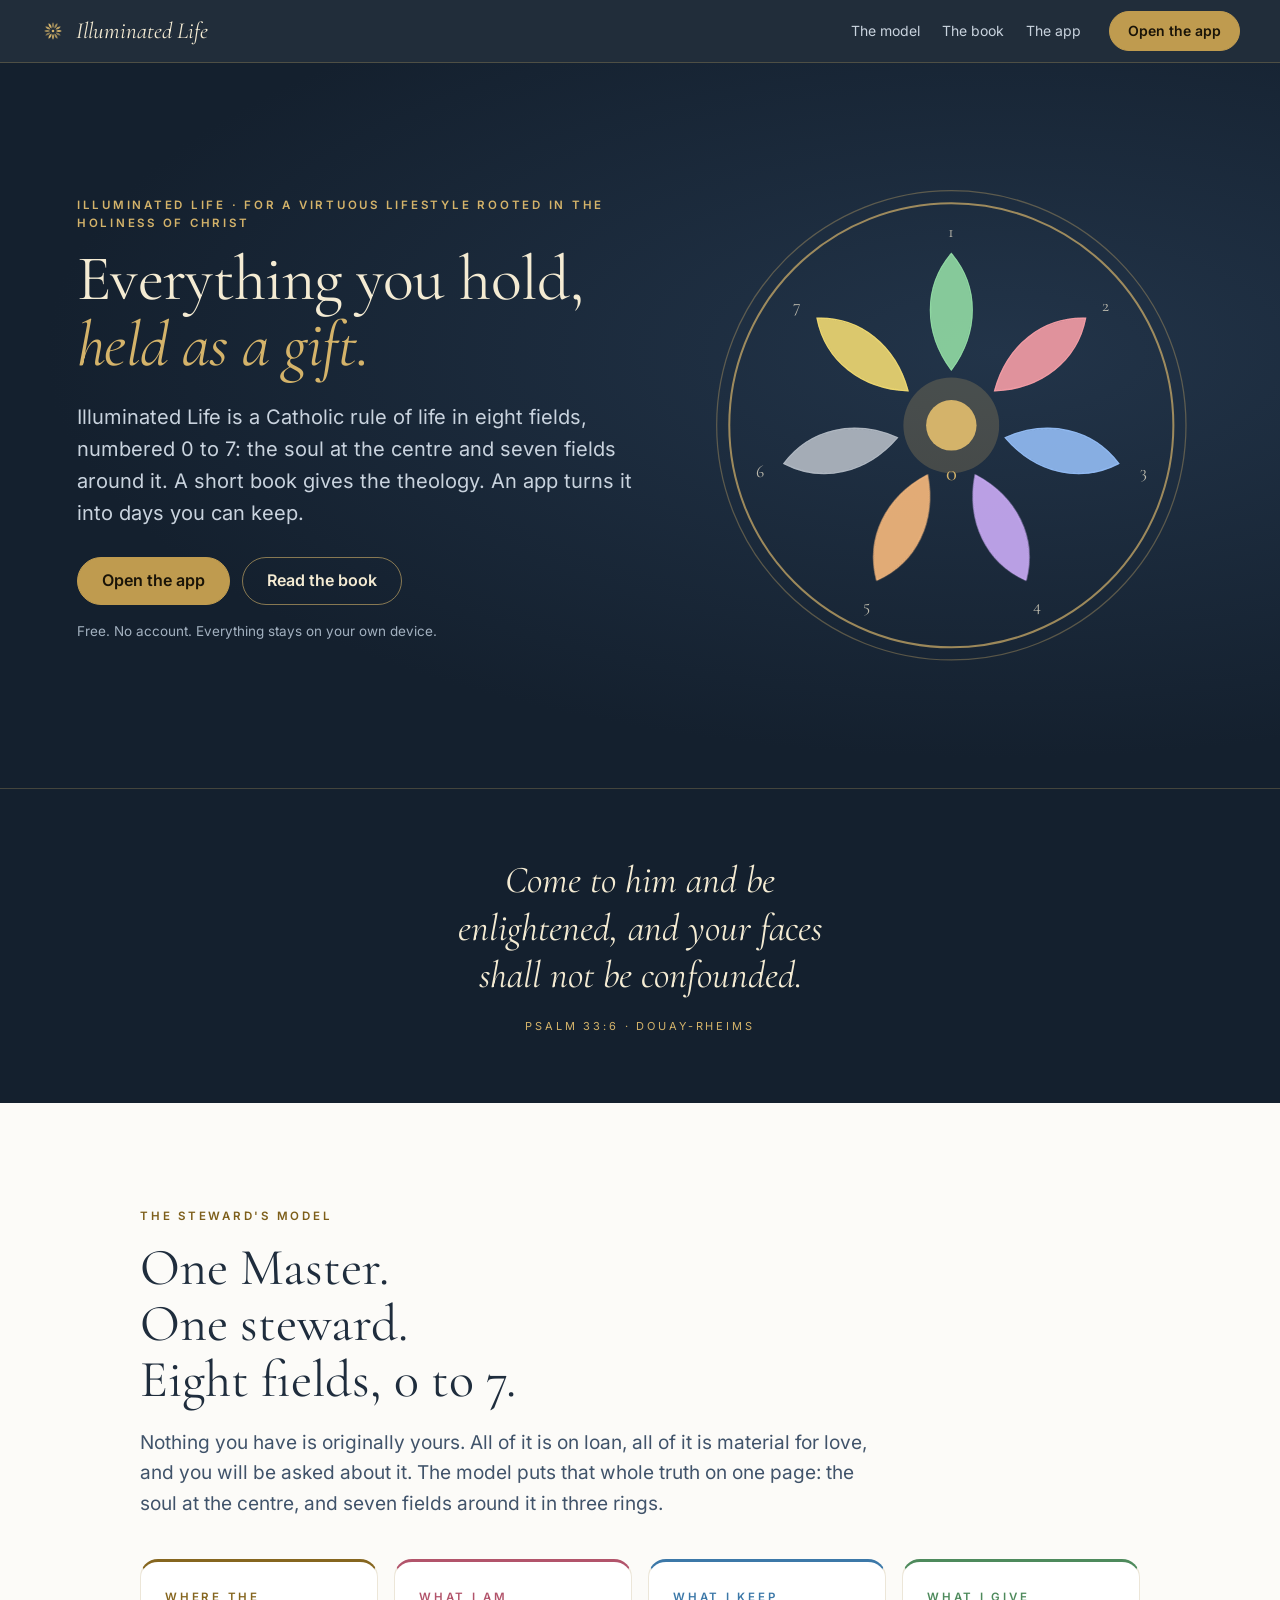
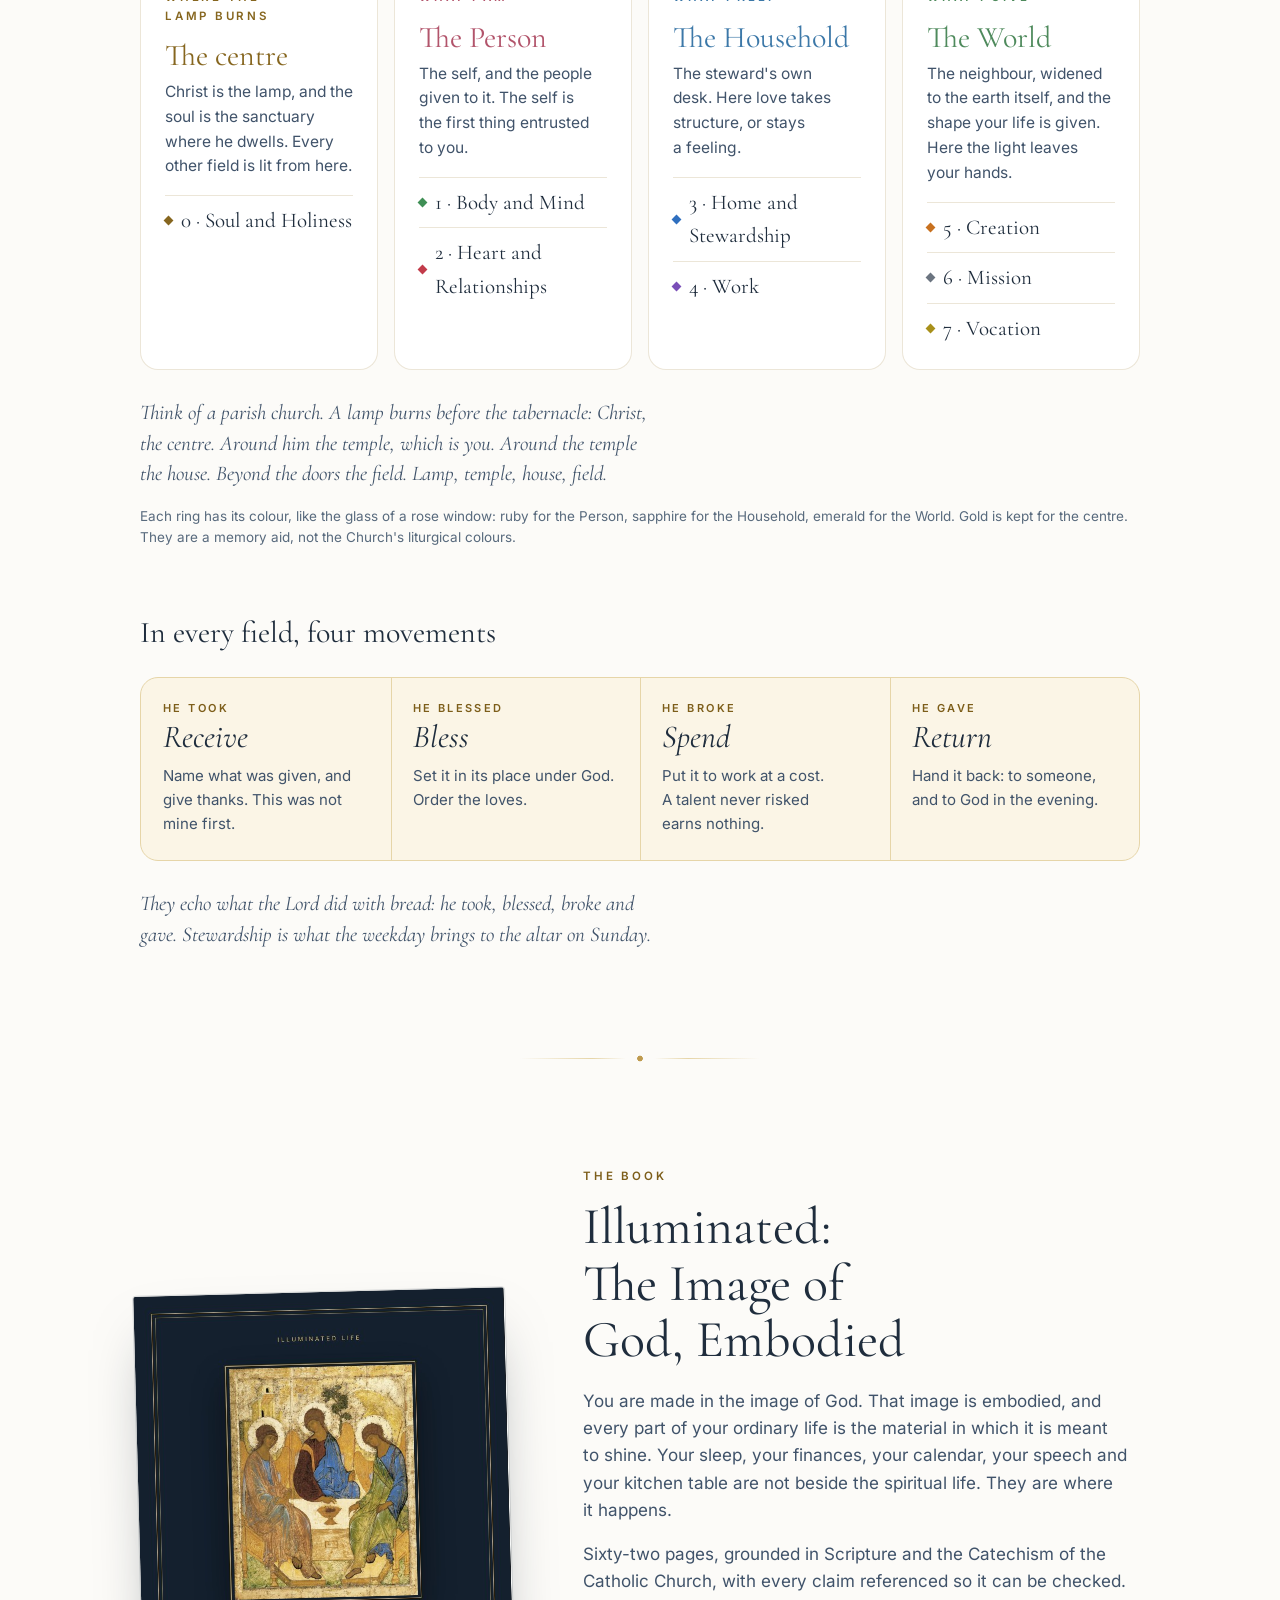
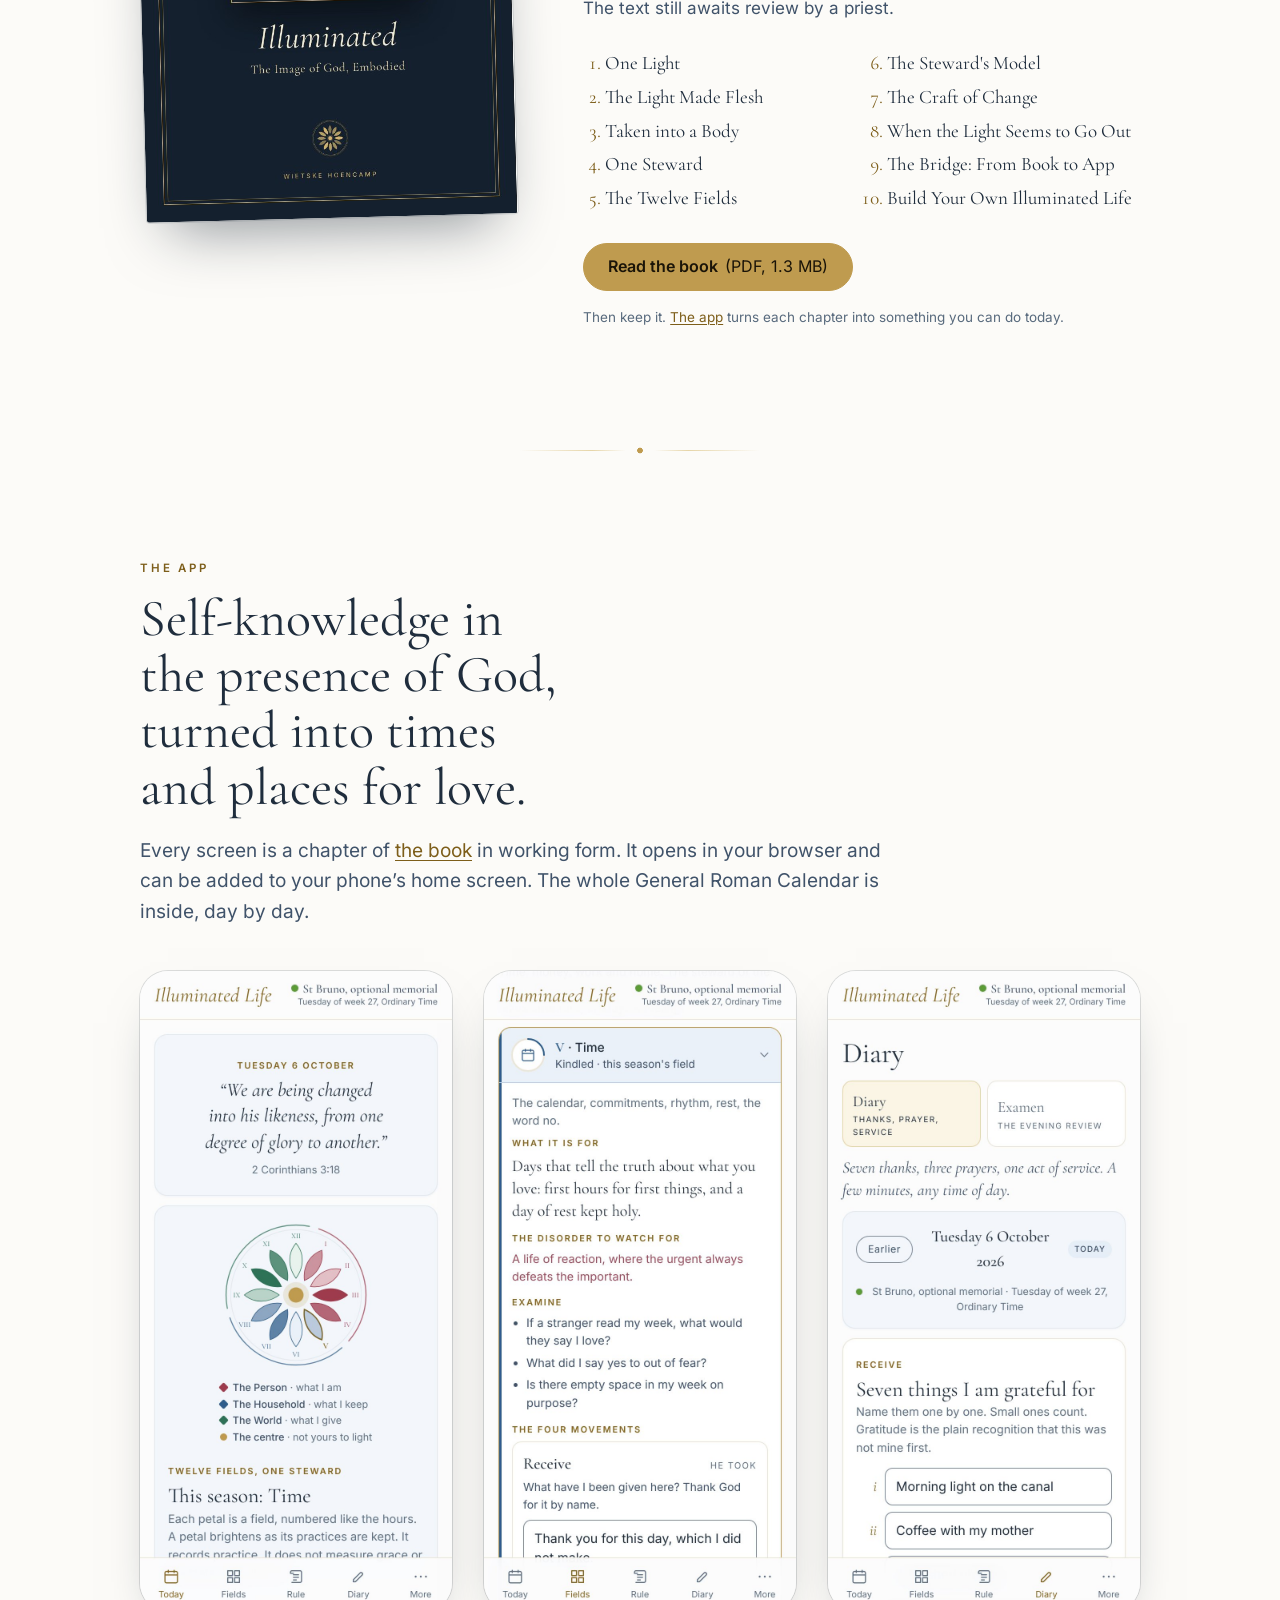
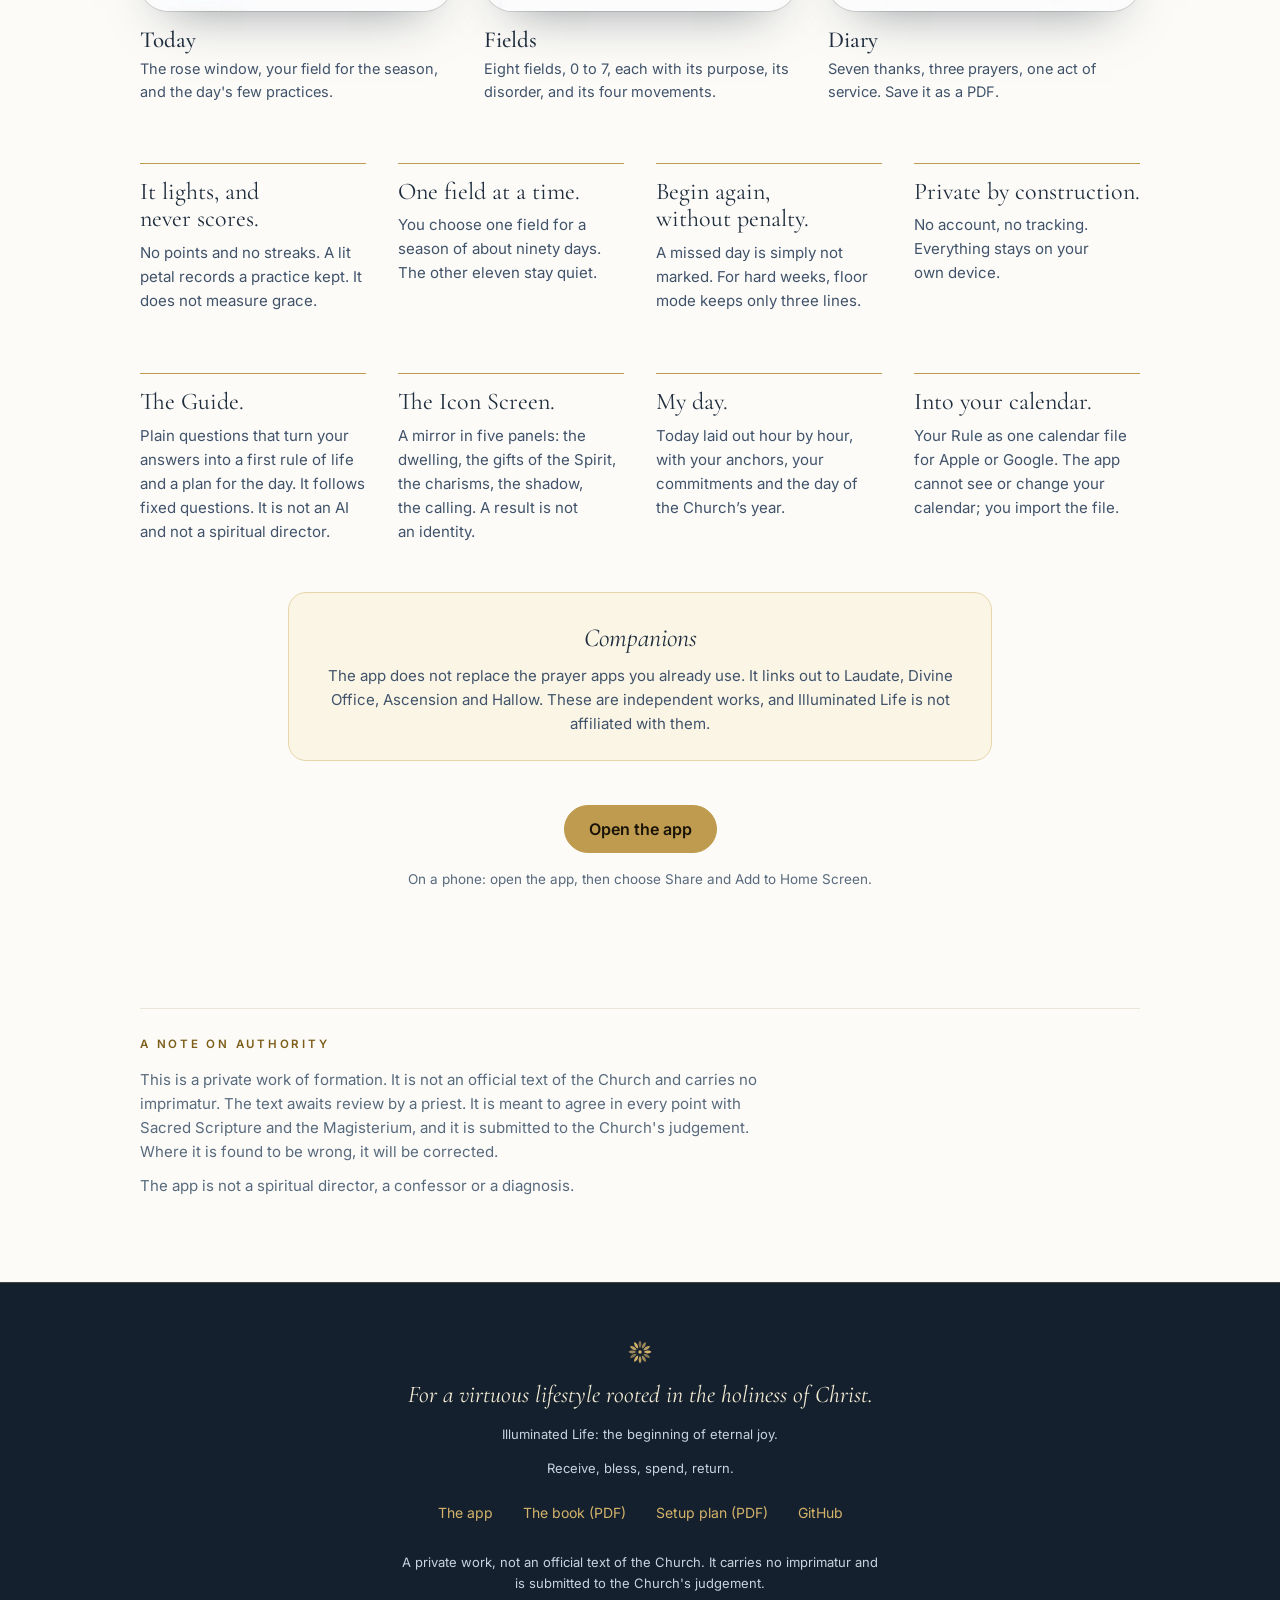
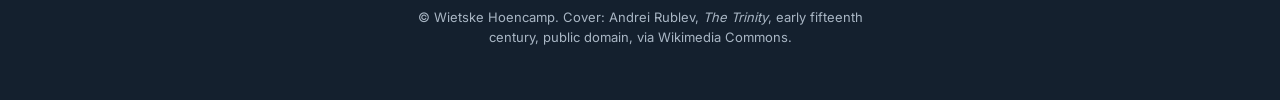
==== commit f03e0c0f: "The chapel on the website; new tagline; the book in the 0 to 7 order" ====
--- a/index.html
+++ b/index.html
@@ -4,23 +4,22 @@
 <meta charset="utf-8">
 <meta name="viewport" content="width=device-width, initial-scale=1, viewport-fit=cover">
 <title>Illuminated Life: a Catholic rule of life, a book and an app</title>
-<meta name="description" content="For a holy and virtuous life rooted in Christ. A Catholic rule of life in eight fields, 0 to 7: the soul at the centre, seven fields around it. A short book gives the theology. A free app turns it into days you can keep. Everything stays on your device.">
+<meta name="description" content="For a virtuous lifestyle rooted in the holiness of Christ. A Catholic rule of life in eight fields, 0 to 7: the soul at the centre, seven fields around it. A short book gives the theology. A free app turns it into days you can keep. Everything stays on your device.">
 <link rel="canonical" href="https://app.lartedellamore.com/">
 <meta property="og:type" content="website">
 <meta property="og:site_name" content="Illuminated Life">
 <meta property="og:url" content="https://app.lartedellamore.com/">
 <meta property="og:title" content="Illuminated Life">
-<meta property="og:description" content="For a holy and virtuous life rooted in Christ. Everything you hold, held as a gift. A Catholic rule of life: a book and an app.">
+<meta property="og:description" content="For a virtuous lifestyle rooted in the holiness of Christ. Everything you hold, held as a gift. A Catholic rule of life: a book and an app.">
 <meta property="og:image" content="https://app.lartedellamore.com/assets/og.jpg">
 <meta property="og:image:width" content="1200">
 <meta property="og:image:height" content="630">
-<meta property="og:image:alt" content="A rose window with seven pastel petals around a gold centre on night blue, with the words Illuminated Life. Eight fields. One steward. One Light.">
+<meta property="og:image:alt" content="A rose window with seven pastel petals around a gold centre on pale blue, with the words Everything you hold, held as a gift. Illuminated Life: eight fields, 0 to 7.">
 <meta name="twitter:card" content="summary_large_image">
 <meta name="twitter:title" content="Illuminated Life">
-<meta name="twitter:description" content="For a holy and virtuous life rooted in Christ. Everything you hold, held as a gift. A Catholic rule of life: a book and an app.">
+<meta name="twitter:description" content="For a virtuous lifestyle rooted in the holiness of Christ. Everything you hold, held as a gift. A Catholic rule of life: a book and an app.">
 <meta name="twitter:image" content="https://app.lartedellamore.com/assets/og.jpg">
-<meta name="theme-color" media="(prefers-color-scheme: light)" content="#14202E">
-<meta name="theme-color" media="(prefers-color-scheme: dark)" content="#14202E">
+<meta name="theme-color" content="#EAF2FA">
 <link rel="icon" href="icons/icon.svg" type="image/svg+xml">
 <link rel="icon" href="icons/favicon-32.png" type="image/png" sizes="32x32">
 <link rel="icon" href="icons/icon-192.png" type="image/png" sizes="192x192">
@@ -40,7 +39,7 @@
 <main id="main" tabindex="-1">
 <section class="hero" aria-labelledby="hero-title">
   <div class="hero-text">
-    <p class="eyebrow">Illuminated Life · for a holy and virtuous life rooted in Christ</p>
+    <p class="eyebrow">Illuminated Life · for a virtuous lifestyle rooted in the holiness of Christ</p>
     <h1 id="hero-title">Everything you hold, <em>held as a gift.</em></h1>
     <p class="lede">Illuminated Life is a Catholic rule of life in eight fields, numbered 0 to 7: the soul at the centre and seven fields around it. A short book gives the theology. An app turns it into days you can keep.</p>
     <div class="cta"><a class="btn" href="app.html">Open the app</a><a class="btn ghost" href="book/illuminated.pdf">Read the book</a></div>
@@ -131,7 +130,7 @@
 
 <footer>
   <svg class="mini-rose" width="34" height="34" viewBox="0 0 200 200" aria-hidden="true" focusable="false"><path d="M100 32C111 45 111 63 100 78C89 63 89 45 100 32Z" transform="rotate(0 100 100)" opacity="0.59"/><path d="M100 32C111 45 111 63 100 78C89 63 89 45 100 32Z" transform="rotate(30 100 100)" opacity="0.73"/><path d="M100 32C111 45 111 63 100 78C89 63 89 45 100 32Z" transform="rotate(60 100 100)" opacity="0.86"/><path d="M100 32C111 45 111 63 100 78C89 63 89 45 100 32Z" transform="rotate(90 100 100)" opacity="1.00"/><path d="M100 32C111 45 111 63 100 78C89 63 89 45 100 32Z" transform="rotate(120 100 100)" opacity="0.59"/><path d="M100 32C111 45 111 63 100 78C89 63 89 45 100 32Z" transform="rotate(150 100 100)" opacity="0.73"/><path d="M100 32C111 45 111 63 100 78C89 63 89 45 100 32Z" transform="rotate(180 100 100)" opacity="0.86"/><path d="M100 32C111 45 111 63 100 78C89 63 89 45 100 32Z" transform="rotate(210 100 100)" opacity="1.00"/><path d="M100 32C111 45 111 63 100 78C89 63 89 45 100 32Z" transform="rotate(240 100 100)" opacity="0.59"/><path d="M100 32C111 45 111 63 100 78C89 63 89 45 100 32Z" transform="rotate(270 100 100)" opacity="0.73"/><path d="M100 32C111 45 111 63 100 78C89 63 89 45 100 32Z" transform="rotate(300 100 100)" opacity="0.86"/><path d="M100 32C111 45 111 63 100 78C89 63 89 45 100 32Z" transform="rotate(330 100 100)" opacity="1.00"/><circle cx="100" cy="100" r="10"/></svg>
-  <p class="motto">For a holy and virtuous life rooted in Christ.</p>
+  <p class="motto">For a virtuous lifestyle rooted in the holiness of Christ.</p>
   <p>Illuminated Life: the beginning of eternal joy.</p>
   <p>Receive, bless, spend, return.</p>
   <nav class="foot-links" aria-label="Footer"><a href="app.html">The app</a><a href="book/illuminated.pdf">The book (PDF)</a><a href="guides/a-home-for-everything.pdf">Setup plan (PDF)</a><a href="https://github.com/lartedellamore/illuminated-life" rel="noopener">GitHub</a></nav>
--- a/css/site.css
+++ b/css/site.css
@@ -221,10 +221,10 @@
 }
 
 /* the three rings, colour-coded like the glass of a rose window; gold is kept for the centre */
-:root { --person: #B2546B; --household: #3C78A8; --world: #4E8A5C; --f0: #86661F; --f1: #B2546B; --f2: #C2643C; --f3: #4E8A5C; --f4: #3C78A8; --f5: #2E8A86; --f6: #6F5BA8; --f7: #8A5A95;
-  --f1-n: #F0A3B5; --f2-n: #F2B08E; --f3-n: #93D3A3; --f4-n: #8FC2EC; --f5-n: #7FD6D0; --f6-n: #BFB0F0; --f7-n: #D9A8E3; }
+:root { --person: #B2546B; --household: #3C78A8; --world: #4E8A5C; --f0: #86661F; --f1: #3F8F55; --f2: #C23B4A; --f3: #2F6FBF; --f4: #7A4FB8; --f5: #C8711F; --f6: #6B7480; --f7: #A8901A;
+  --f1-n: #8FD7A2; --f2-n: #F09AA3; --f3-n: #8FB8F0; --f4-n: #C7A8F2; --f5-n: #F2B57A; --f6-n: #AEB6C0; --f7-n: #EBD56F; }
 @media (prefers-color-scheme: dark) { :root:not([data-theme="light"]) { --person: #E79AA9; --household: #8DB9E6; --world: #86CDAA; } }
-:root[data-theme="dark"] { --person: #F0A3B5; --household: #8FC2EC; --world: #93D3A3; --f0: #E2C583; --f1: #F0A3B5; --f2: #F2B08E; --f3: #93D3A3; --f4: #8FC2EC; --f5: #7FD6D0; --f6: #BFB0F0; --f7: #D9A8E3; }
+:root[data-theme="dark"] { --person: #F0A3B5; --household: #8FC2EC; --world: #93D3A3; --f0: #E2C583; --f1: #8FD7A2; --f2: #F09AA3; --f3: #8FB8F0; --f4: #C7A8F2; --f5: #F2B57A; --f6: #AEB6C0; --f7: #EBD56F; }
 .ring-person { --rc: var(--person); } .ring-household { --rc: var(--household); } .ring-world { --rc: var(--world); } .ring-f0 { --rc: var(--f0); }
 .ring li.f1 { --rc: var(--f1); } .ring li.f2 { --rc: var(--f2); } .ring li.f3 { --rc: var(--f3); } .ring li.f4 { --rc: var(--f4); } .ring li.f5 { --rc: var(--f5); } .ring li.f6 { --rc: var(--f6); } .ring li.f7 { --rc: var(--f7); }
 .ring[class*="ring-"] { border-top: 3px solid var(--rc); }
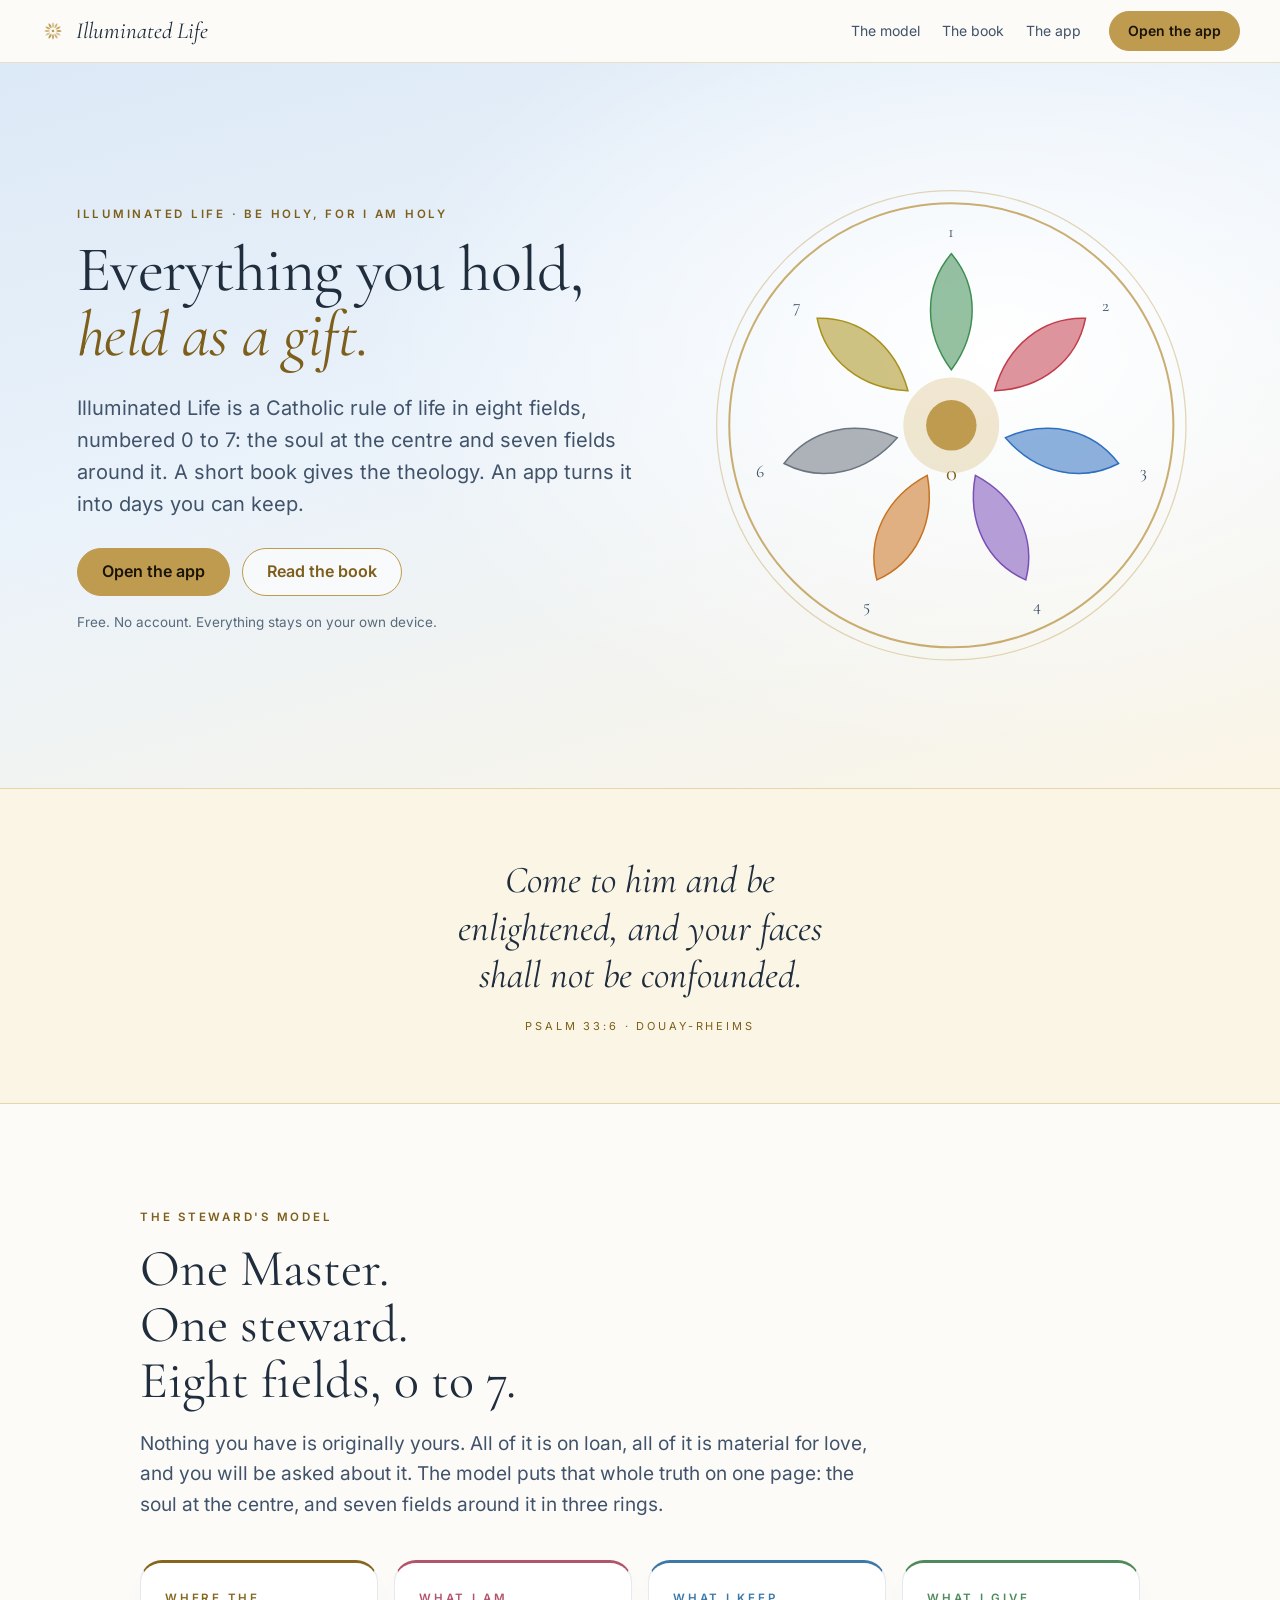
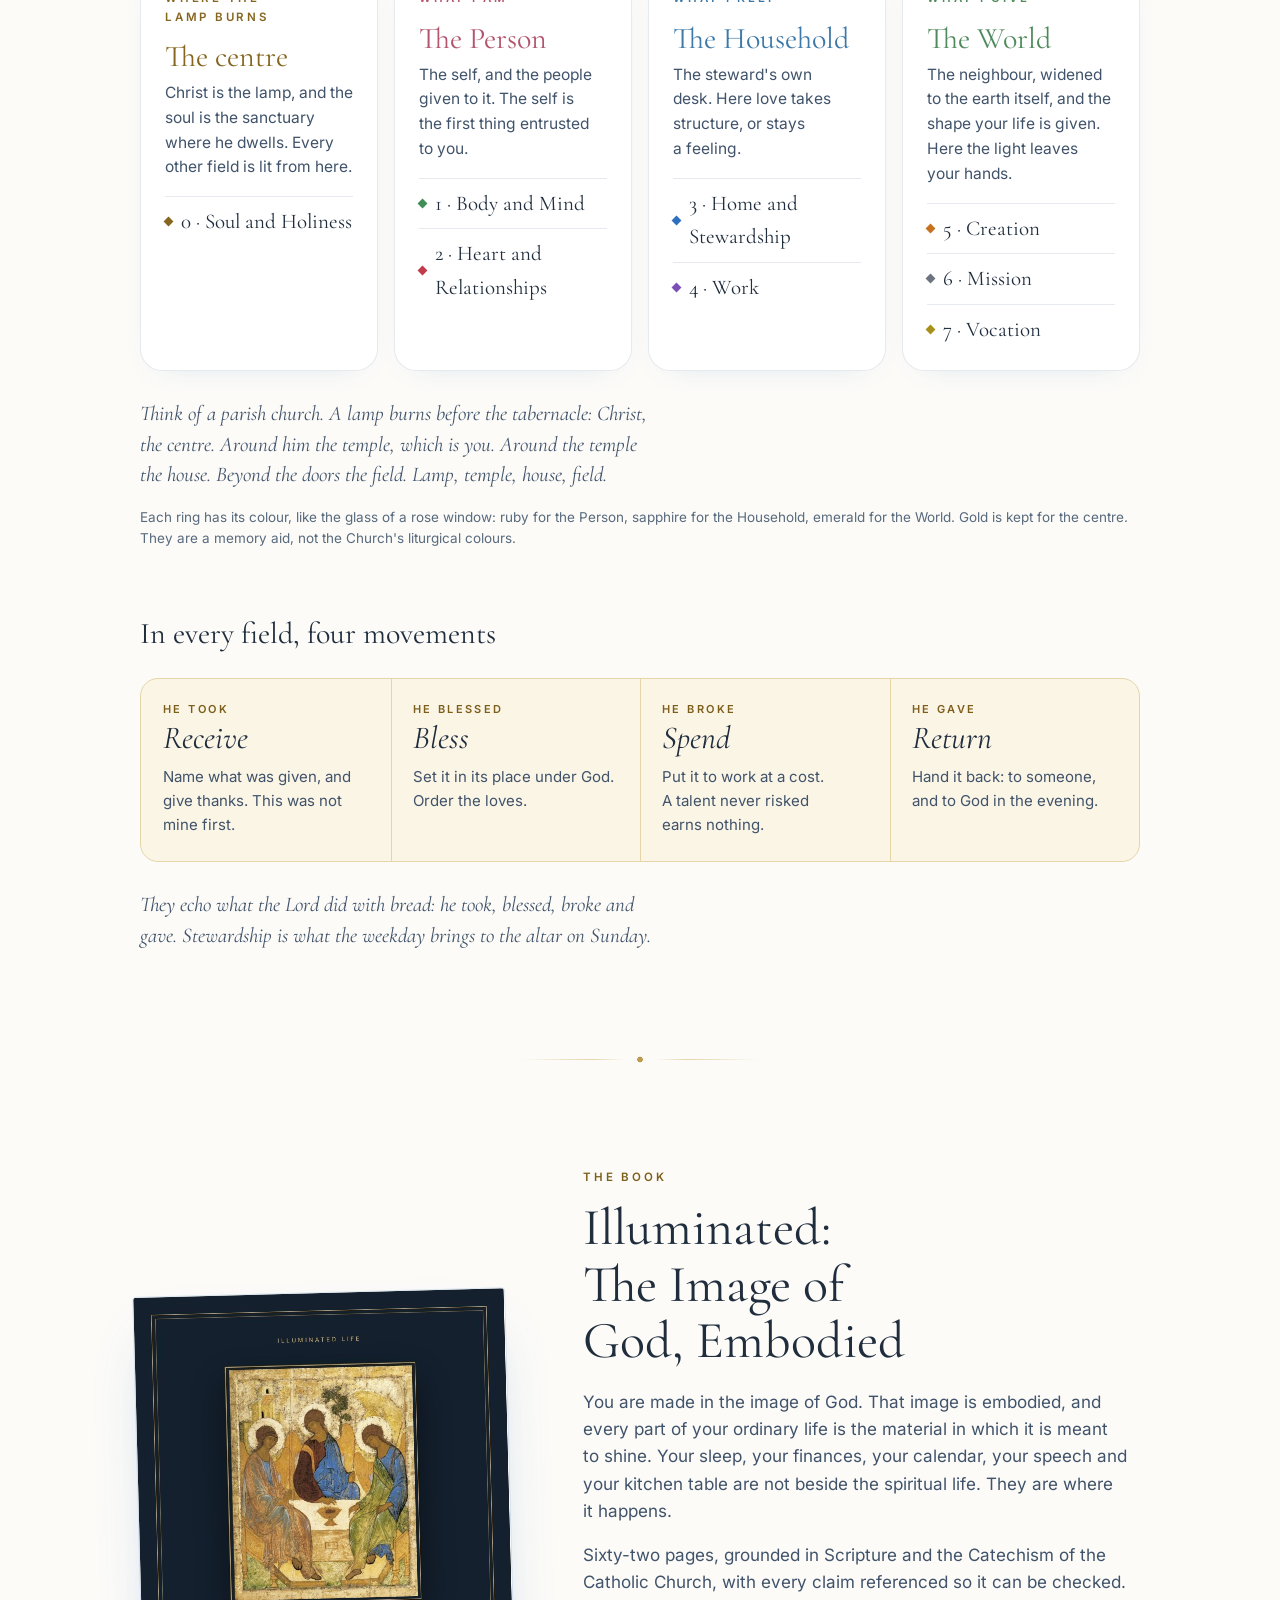
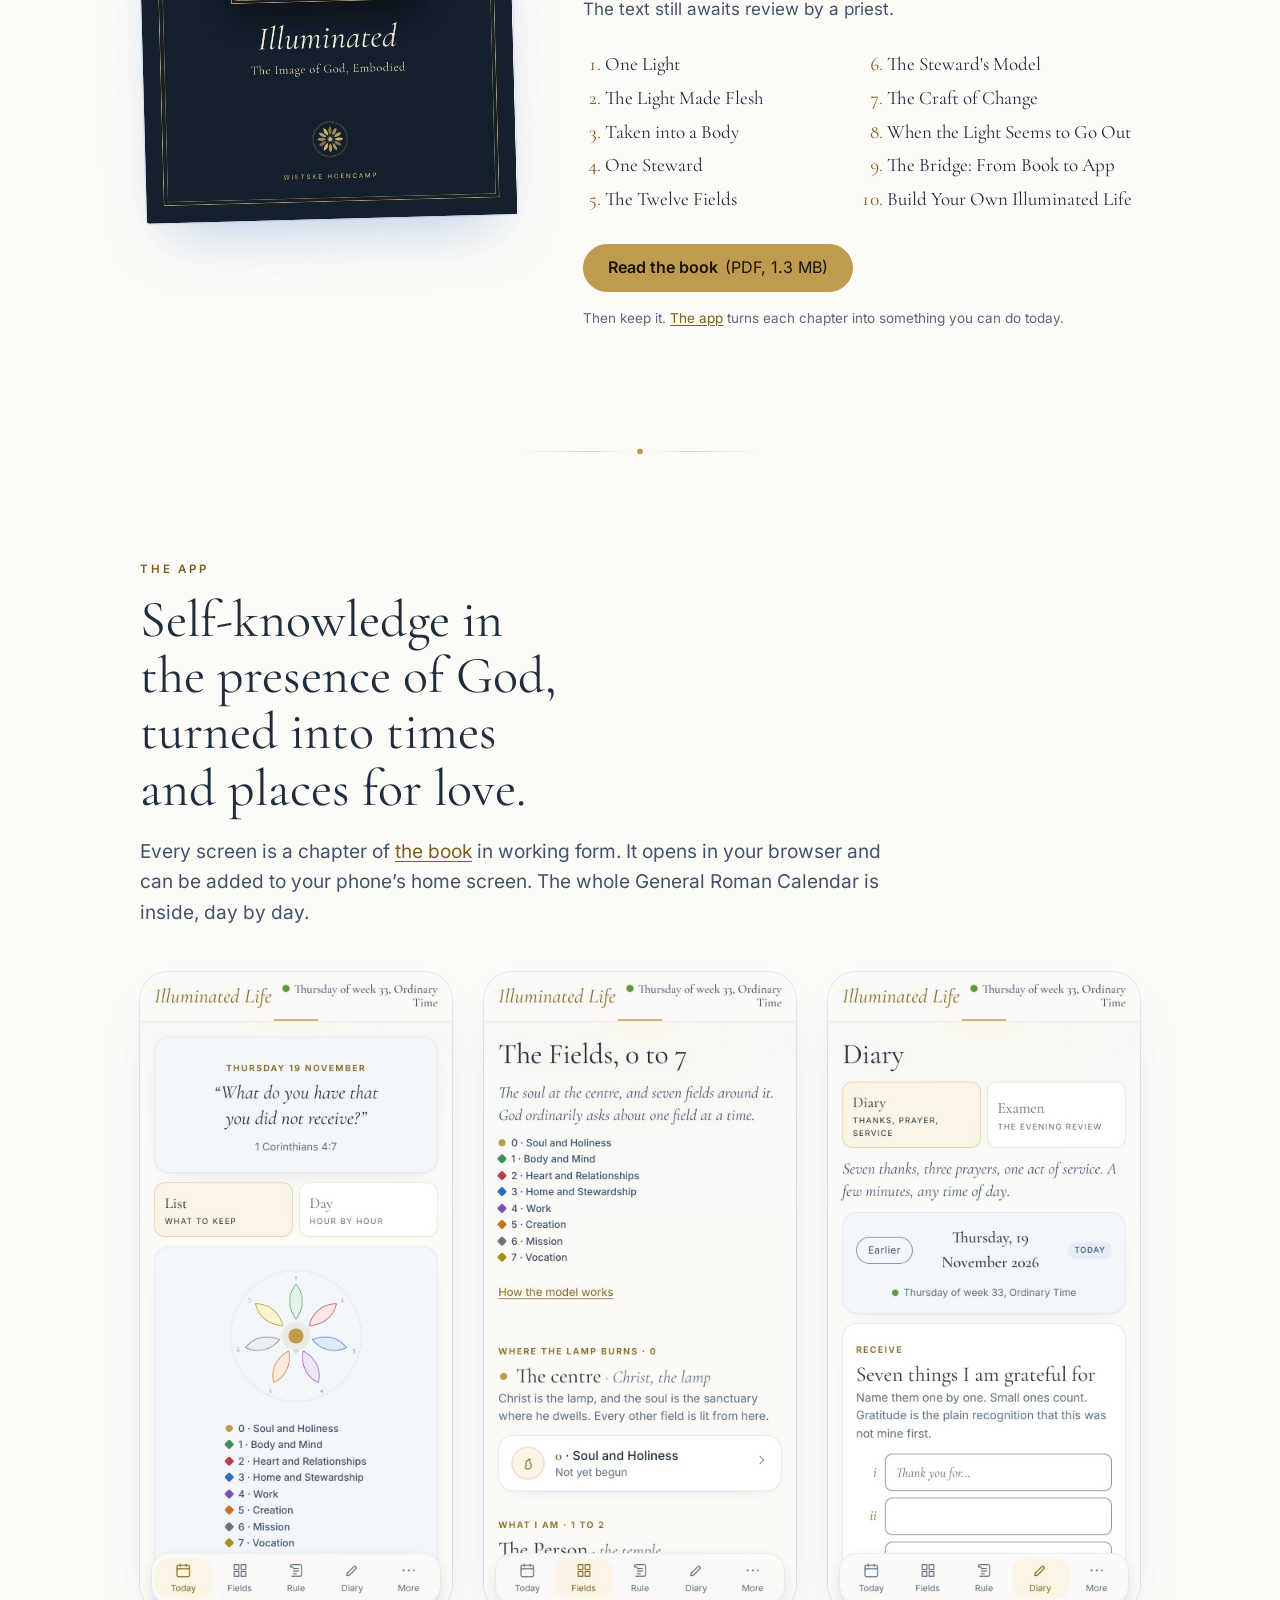
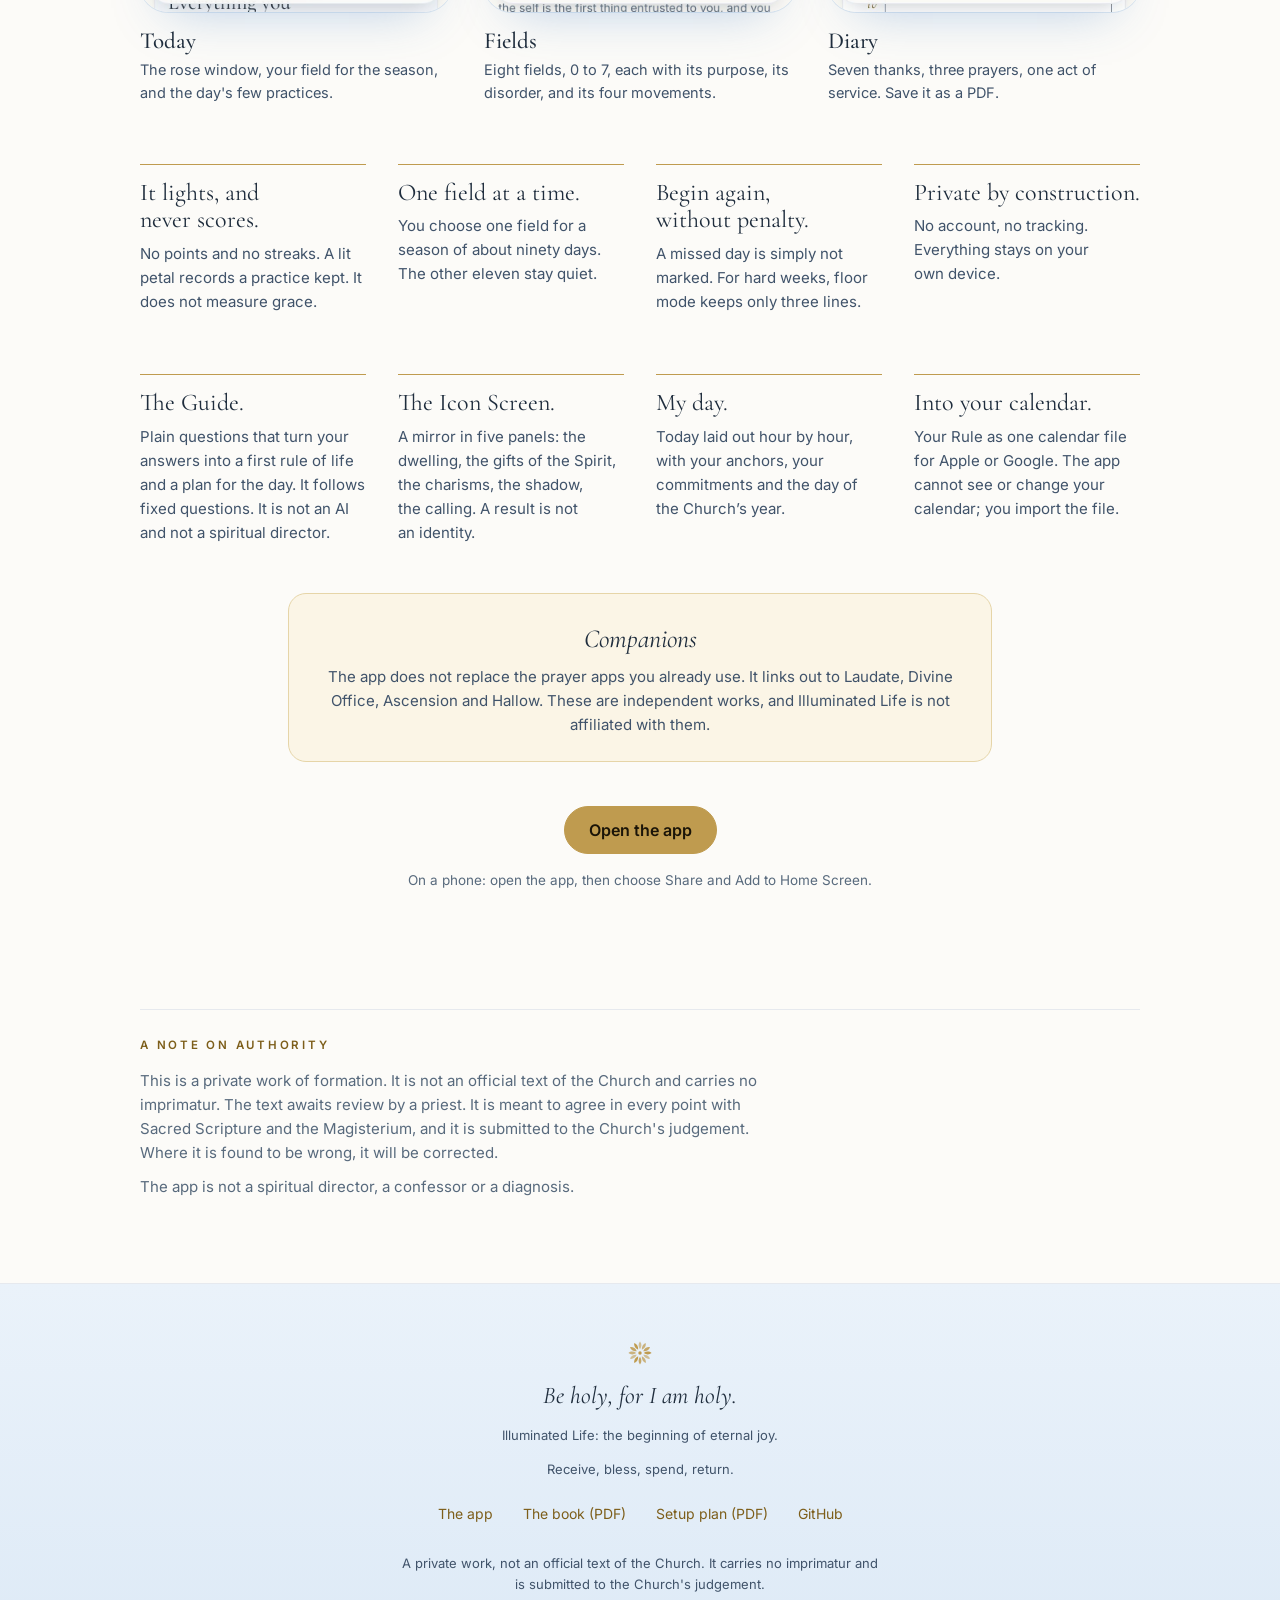
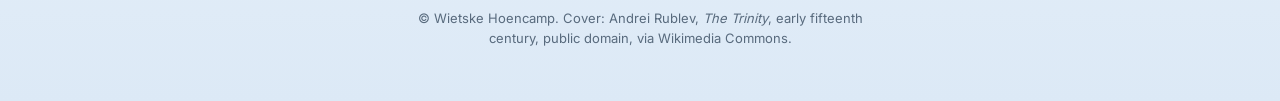
==== commit 87c941c8: "Change slogan to "Be holy, for I am holy." Co-Authored-By: Claude Fable 5.2 <noreply@anthropic.com> " ====
--- a/index.html
+++ b/index.html
@@ -4,20 +4,20 @@
 <meta charset="utf-8">
 <meta name="viewport" content="width=device-width, initial-scale=1, viewport-fit=cover">
 <title>Illuminated Life: a Catholic rule of life, a book and an app</title>
-<meta name="description" content="For a virtuous lifestyle rooted in the holiness of Christ. A Catholic rule of life in eight fields, 0 to 7: the soul at the centre, seven fields around it. A short book gives the theology. A free app turns it into days you can keep. Everything stays on your device.">
+<meta name="description" content="Be holy, for I am holy. A Catholic rule of life in eight fields, 0 to 7: the soul at the centre, seven fields around it. A short book gives the theology. A free app turns it into days you can keep. Everything stays on your device.">
 <link rel="canonical" href="https://app.lartedellamore.com/">
 <meta property="og:type" content="website">
 <meta property="og:site_name" content="Illuminated Life">
 <meta property="og:url" content="https://app.lartedellamore.com/">
 <meta property="og:title" content="Illuminated Life">
-<meta property="og:description" content="For a virtuous lifestyle rooted in the holiness of Christ. Everything you hold, held as a gift. A Catholic rule of life: a book and an app.">
+<meta property="og:description" content="Be holy, for I am holy. Everything you hold, held as a gift. A Catholic rule of life: a book and an app.">
 <meta property="og:image" content="https://app.lartedellamore.com/assets/og.jpg">
 <meta property="og:image:width" content="1200">
 <meta property="og:image:height" content="630">
 <meta property="og:image:alt" content="A rose window with seven pastel petals around a gold centre on pale blue, with the words Everything you hold, held as a gift. Illuminated Life: eight fields, 0 to 7.">
 <meta name="twitter:card" content="summary_large_image">
 <meta name="twitter:title" content="Illuminated Life">
-<meta name="twitter:description" content="For a virtuous lifestyle rooted in the holiness of Christ. Everything you hold, held as a gift. A Catholic rule of life: a book and an app.">
+<meta name="twitter:description" content="Be holy, for I am holy. Everything you hold, held as a gift. A Catholic rule of life: a book and an app.">
 <meta name="twitter:image" content="https://app.lartedellamore.com/assets/og.jpg">
 <meta name="theme-color" content="#EAF2FA">
 <link rel="icon" href="icons/icon.svg" type="image/svg+xml">
@@ -39,7 +39,7 @@
 <main id="main" tabindex="-1">
 <section class="hero" aria-labelledby="hero-title">
   <div class="hero-text">
-    <p class="eyebrow">Illuminated Life · for a virtuous lifestyle rooted in the holiness of Christ</p>
+    <p class="eyebrow">Illuminated Life · be holy, for I am holy</p>
     <h1 id="hero-title">Everything you hold, <em>held as a gift.</em></h1>
     <p class="lede">Illuminated Life is a Catholic rule of life in eight fields, numbered 0 to 7: the soul at the centre and seven fields around it. A short book gives the theology. An app turns it into days you can keep.</p>
     <div class="cta"><a class="btn" href="app.html">Open the app</a><a class="btn ghost" href="book/illuminated.pdf">Read the book</a></div>
@@ -130,7 +130,7 @@
 
 <footer>
   <svg class="mini-rose" width="34" height="34" viewBox="0 0 200 200" aria-hidden="true" focusable="false"><path d="M100 32C111 45 111 63 100 78C89 63 89 45 100 32Z" transform="rotate(0 100 100)" opacity="0.59"/><path d="M100 32C111 45 111 63 100 78C89 63 89 45 100 32Z" transform="rotate(30 100 100)" opacity="0.73"/><path d="M100 32C111 45 111 63 100 78C89 63 89 45 100 32Z" transform="rotate(60 100 100)" opacity="0.86"/><path d="M100 32C111 45 111 63 100 78C89 63 89 45 100 32Z" transform="rotate(90 100 100)" opacity="1.00"/><path d="M100 32C111 45 111 63 100 78C89 63 89 45 100 32Z" transform="rotate(120 100 100)" opacity="0.59"/><path d="M100 32C111 45 111 63 100 78C89 63 89 45 100 32Z" transform="rotate(150 100 100)" opacity="0.73"/><path d="M100 32C111 45 111 63 100 78C89 63 89 45 100 32Z" transform="rotate(180 100 100)" opacity="0.86"/><path d="M100 32C111 45 111 63 100 78C89 63 89 45 100 32Z" transform="rotate(210 100 100)" opacity="1.00"/><path d="M100 32C111 45 111 63 100 78C89 63 89 45 100 32Z" transform="rotate(240 100 100)" opacity="0.59"/><path d="M100 32C111 45 111 63 100 78C89 63 89 45 100 32Z" transform="rotate(270 100 100)" opacity="0.73"/><path d="M100 32C111 45 111 63 100 78C89 63 89 45 100 32Z" transform="rotate(300 100 100)" opacity="0.86"/><path d="M100 32C111 45 111 63 100 78C89 63 89 45 100 32Z" transform="rotate(330 100 100)" opacity="1.00"/><circle cx="100" cy="100" r="10"/></svg>
-  <p class="motto">For a virtuous lifestyle rooted in the holiness of Christ.</p>
+  <p class="motto">Be holy, for I am holy.</p>
   <p>Illuminated Life: the beginning of eternal joy.</p>
   <p>Receive, bless, spend, return.</p>
   <nav class="foot-links" aria-label="Footer"><a href="app.html">The app</a><a href="book/illuminated.pdf">The book (PDF)</a><a href="guides/a-home-for-everything.pdf">Setup plan (PDF)</a><a href="https://github.com/lartedellamore/illuminated-life" rel="noopener">GitHub</a></nav>
--- a/css/site.css
+++ b/css/site.css
@@ -1,5 +1,5 @@
 /* Illuminated Life · the website
-   Layout: a night-blue opening like the book's cover, then vellum sections in one centred column. */
+   Layout: a pale chapel. Pastel paper throughout, light blue and vellum, with gold for the centre. Never dark. */
 
 @font-face { font-family: "Cormorant Garamond"; font-style: normal; font-weight: 400; font-display: swap; src: url("../assets/fonts/cormorant-garamond-latin-400-normal.woff2") format("woff2"); }
 @font-face { font-family: "Cormorant Garamond"; font-style: normal; font-weight: 500; font-display: swap; src: url("../assets/fonts/cormorant-garamond-latin-500-normal.woff2") format("woff2"); }
@@ -8,33 +8,17 @@
 @font-face { font-family: "Inter"; font-style: normal; font-weight: 600; font-display: swap; src: url("../assets/fonts/inter-latin-600-normal.woff2") format("woff2"); }
 
 :root {
-  --night: #14202E; --night2: #1B2A3B; --cream: #F4EBD3; --mist: #C9D3DE;
-  --paper: #FCFBF8; --card: #FFFFFF; --surface: #F3F7FB; --line: #ECE6D8;
+  --night: #EAF2FA; --night2: #F6FAFD; --cream: #1F2D3D; --mist: #40536A;
+  --sky: #EAF2FA; --sky2: #DCE9F6; --mint: #E8F4EC; --blush: #FBECEE; --lilac: #EEE9F8;
+  --paper: #FCFBF8; --card: #FFFFFF; --surface: #F3F7FB; --line: #E6E9EE;
   --gold: #BF9B4F; --gold-bright: #D4B36A; --gold-ink: #7D5E1A; --gold-soft: #FBF5E6; --gold-pale: #E6D5A8;
   --ink: #1F2D3D; --ink2: #40536A; --dim: #586A7D;
   --focus: #7D5E1A;
-  --img-edge: rgba(20, 32, 46, 0.14); --shadow: rgba(20, 32, 46, 0.5);
+  --img-edge: rgba(47, 111, 191, 0.14); --shadow: rgba(47, 111, 191, 0.35);
   --serif: "Cormorant Garamond", "Iowan Old Style", Palatino, Georgia, serif;
   --sans: "Inter", system-ui, -apple-system, "Segoe UI", Roboto, sans-serif;
 }
-@media (prefers-color-scheme: dark) {
-  :root:not([data-theme="light"]) {
-    --paper: #101822; --card: #17212E; --surface: #1B2736; --line: #2E3A49;
-    --gold-ink: #E2C583; --gold-soft: #221F16; --gold-pale: #6E5C30;
-    --ink: #EDF1F5; --ink2: #C4CFDA; --dim: #9AA9B8;
-    --focus: #E2C583;
-    --img-edge: rgba(212, 179, 106, 0.32); --shadow: rgba(0, 0, 0, 0.7); color-scheme: dark;
-  }
-  :root:not([data-theme="light"]) .phones img { filter: brightness(0.9) saturate(0.96); }
-}
-:root[data-theme="dark"] {
-  --paper: #101822; --card: #17212E; --surface: #1B2736; --line: #2E3A49;
-  --gold-ink: #E2C583; --gold-soft: #221F16; --gold-pale: #6E5C30;
-  --ink: #EDF1F5; --ink2: #C4CFDA; --dim: #9AA9B8;
-  --focus: #E2C583;
-  --img-edge: rgba(212, 179, 106, 0.32); --shadow: rgba(0, 0, 0, 0.7); color-scheme: dark;
-}
-:root[data-theme="dark"] .phones img { filter: brightness(0.9) saturate(0.96); }
+/* There is no dark theme on this site: the chapel is always light. */
 
 * { box-sizing: border-box; }
 html { scroll-behavior: smooth; scroll-padding-top: 72px; -webkit-text-size-adjust: 100%; }
@@ -44,24 +28,22 @@
 a:hover { text-decoration-thickness: 2px; }
 :focus-visible { outline: 2px solid var(--focus); outline-offset: 3px; border-radius: 6px; }
 main:focus { outline: none; }
-/* on the night-blue surfaces the focus ring is bright gold */
-.nav, .hero, .verse, footer, .lost { --focus: #E8CD8C; }
 h1, h2, h3, h4 { font-family: var(--serif); font-weight: 400; margin: 0; text-wrap: balance; }
 p { margin: 0 0 1em; text-wrap: pretty; }
 
-.skip { position: absolute; left: 12px; top: -80px; z-index: 20; background: var(--cream); color: #14202E; font-weight: 600; font-size: 15px; padding: 10px 16px; border-radius: 999px; text-decoration: none; }
-.skip:focus { top: calc(10px + env(safe-area-inset-top, 0px)); outline: 2px solid #14202E; outline-offset: 2px; box-shadow: 0 0 0 5px #E8CD8C; }
+.skip { position: absolute; left: 12px; top: -80px; z-index: 20; background: var(--gold-soft); color: var(--ink); font-weight: 600; font-size: 15px; padding: 10px 16px; border-radius: 999px; text-decoration: none; }
+.skip:focus { top: calc(10px + env(safe-area-inset-top, 0px)); outline: 2px solid var(--gold-ink); outline-offset: 2px; }
 
 /* one eyebrow, the same everywhere (the doubled class outranks section rules) */
 .eyebrow.eyebrow { font-family: var(--sans); font-size: 11.5px; line-height: 1.6; letter-spacing: 0.24em; text-transform: uppercase; color: var(--gold-ink); font-weight: 600; margin: 0 0 14px; padding: 0; border: 0; max-width: none; }
-.hero .eyebrow.eyebrow, .lost .eyebrow.eyebrow { color: var(--gold-bright); }
+.hero .eyebrow.eyebrow, .lost .eyebrow.eyebrow { color: var(--gold-ink); }
 
 .btn { display: inline-flex; align-items: center; justify-content: center; gap: 0.4em; min-height: 48px; background: var(--gold); color: #1A1408; text-decoration: none; font-weight: 600; font-size: 16px; line-height: 1.2; padding: 13px 24px; border-radius: 999px; border: 1px solid var(--gold); transition: background-color 0.2s, border-color 0.2s, color 0.2s, box-shadow 0.2s, transform 0.15s; }
 .btn:hover { background: var(--gold-bright); border-color: var(--gold-bright); box-shadow: 0 8px 22px -12px rgba(191, 155, 79, 0.9); }
 .btn:active { transform: translateY(1px) scale(0.99); box-shadow: none; }
 .btn .meta { font-weight: 400; }
-.btn.ghost { background: transparent; color: var(--cream); border-color: rgba(212, 179, 106, 0.6); }
-.btn.ghost:hover { background: rgba(212, 179, 106, 0.12); border-color: var(--gold-bright); box-shadow: none; }
+.btn.ghost { background: rgba(255, 255, 255, 0.6); color: var(--gold-ink); border-color: var(--gold); }
+.btn.ghost:hover { background: var(--gold-soft); border-color: var(--gold-bright); box-shadow: none; }
 .btn.small { min-height: 40px; padding: 8px 18px; font-size: 14px; }
 .cta { display: flex; gap: 12px; flex-wrap: wrap; margin-top: 28px; }
 .cta.center { justify-content: center; }
@@ -69,12 +51,12 @@
 .center { text-align: center; }
 
 /* nav */
-.nav { position: sticky; top: 0; z-index: 10; display: flex; align-items: center; gap: 20px; padding: calc(10px + env(safe-area-inset-top, 0px)) clamp(16px, 4vw, 40px) 10px; background: rgba(20, 32, 46, 0.94); -webkit-backdrop-filter: blur(10px); backdrop-filter: blur(10px); border-bottom: 1px solid rgba(212, 179, 106, 0.25); }
-.brand { display: flex; align-items: center; gap: 10px; text-decoration: none; color: var(--cream); font-family: var(--serif); font-style: italic; font-size: 23px; line-height: 1; margin-right: auto; white-space: nowrap; min-height: 40px; }
-.mini-rose { fill: var(--gold-bright); flex: 0 0 auto; }
+.nav { position: sticky; top: 0; z-index: 10; display: flex; align-items: center; gap: 20px; padding: calc(10px + env(safe-area-inset-top, 0px)) clamp(16px, 4vw, 40px) 10px; background: rgba(252, 251, 248, 0.88); -webkit-backdrop-filter: blur(12px); backdrop-filter: blur(12px); border-bottom: 1px solid rgba(191, 155, 79, 0.3); }
+.brand { display: flex; align-items: center; gap: 10px; text-decoration: none; color: var(--ink); font-family: var(--serif); font-style: italic; font-size: 23px; line-height: 1; margin-right: auto; white-space: nowrap; min-height: 40px; }
+.mini-rose { fill: var(--gold); flex: 0 0 auto; }
 .nav nav { display: flex; gap: 6px; }
-.nav nav a { color: var(--mist); text-decoration: none; font-size: 14px; padding: 10px 8px; border-radius: 8px; transition: color 0.2s; }
-.nav nav a:hover { color: var(--cream); text-decoration: underline; text-decoration-color: var(--gold-bright); text-underline-offset: 6px; }
+.nav nav a { color: var(--ink2); text-decoration: none; font-size: 14px; padding: 10px 8px; border-radius: 8px; transition: color 0.2s; }
+.nav nav a:hover { color: var(--ink); text-decoration: underline; text-decoration-color: var(--gold); text-underline-offset: 6px; }
 @media (max-width: 720px) {
   .nav { gap: 8px; }
   .nav .wide { display: none; }
@@ -92,24 +74,24 @@
 }
 
 /* hero */
-.hero { background: radial-gradient(120% 90% at 78% 40%, #223449 0%, var(--night) 62%); color: var(--cream); display: grid; grid-template-columns: minmax(0, 1.05fr) minmax(0, 0.95fr); align-items: center; gap: clamp(20px, 5vw, 70px); padding: clamp(48px, 9vw, 110px) clamp(16px, 6vw, 90px); }
-.hero h1 { font-size: clamp(40px, 5vw, 84px); line-height: 1.02; letter-spacing: -0.01em; color: var(--cream); }
-.hero h1 em { display: block; color: var(--gold-bright); font-style: italic; white-space: nowrap; }
-.hero .lede { font-size: clamp(17px, 1.6vw, 20px); color: var(--mist); max-width: 54ch; margin: 24px 0 0; }
-.hero .fine { color: #A3B1C0; }
+.hero { background: radial-gradient(70% 80% at 78% 40%, #FFFFFF 0%, rgba(255,255,255,0) 70%), linear-gradient(165deg, var(--sky2) 0%, var(--sky) 45%, var(--gold-soft) 100%); color: var(--ink); display: grid; grid-template-columns: minmax(0, 1.05fr) minmax(0, 0.95fr); align-items: center; gap: clamp(20px, 5vw, 70px); padding: clamp(48px, 9vw, 110px) clamp(16px, 6vw, 90px); }
+.hero h1 { font-size: clamp(40px, 5vw, 84px); line-height: 1.02; letter-spacing: -0.01em; color: var(--ink); }
+.hero h1 em { display: block; color: var(--gold-ink); font-style: italic; white-space: nowrap; }
+.hero .lede { font-size: clamp(17px, 1.6vw, 20px); color: var(--ink2); max-width: 54ch; margin: 24px 0 0; }
+.hero .fine { color: var(--dim); }
 .hero-art { display: grid; place-items: center; min-width: 0; }
 .hero-rose { width: min(100%, 520px); height: auto; }
-.hero-rose .r1 { fill: none; stroke: rgba(212, 179, 106, 0.35); stroke-width: 0.5; }
-.hero-rose .r2 { fill: none; stroke: rgba(212, 179, 106, 0.7); stroke-width: 0.8; }
-.hero-rose .pl { fill: rgba(255, 255, 255, 0.04); stroke: rgba(212, 179, 106, 0.55); stroke-width: 0.6; }
-.hero-rose .pf { fill: var(--gold-bright); opacity: 0; animation: light 0.9s cubic-bezier(0.22, 1, 0.36, 1) forwards; animation-delay: calc(0.35s + var(--i) * 0.16s); }
-.hero-rose text { font-family: var(--serif); font-size: 7px; fill: rgba(244, 235, 211, 0.75); }
-.hero-rose .core { fill: var(--gold-bright); }
-.hero-rose .halo { fill: var(--gold-bright); opacity: 0.22; animation: breathe 5s ease-in-out infinite; transform-origin: 100px 100px; }
-@keyframes light { to { opacity: 0.92; } }
+.hero-rose .r1 { fill: none; stroke: rgba(191, 155, 79, 0.4); stroke-width: 0.5; }
+.hero-rose .r2 { fill: none; stroke: rgba(191, 155, 79, 0.8); stroke-width: 0.8; }
+.hero-rose .pl { fill: rgba(255, 255, 255, 0.5); stroke: rgba(191, 155, 79, 0.55); stroke-width: 0.6; }
+.hero-rose .pf { fill: var(--gold); opacity: 0; animation: light 0.9s cubic-bezier(0.22, 1, 0.36, 1) forwards; animation-delay: calc(0.35s + var(--i) * 0.16s); }
+.hero-rose text { font-family: var(--serif); font-size: 7px; fill: var(--ink2); }
+.hero-rose .core { fill: var(--gold); }
+.hero-rose .halo { fill: var(--gold-bright); opacity: 0.3; animation: breathe 5s ease-in-out infinite; transform-origin: 100px 100px; }
+@keyframes light { to { opacity: 0.55; } }
 @keyframes breathe { 0%, 100% { transform: scale(1); opacity: 0.2; } 50% { transform: scale(1.5); opacity: 0.1; } }
 @media (max-width: 860px) {
-  .hero { grid-template-columns: 1fr; gap: 22px; padding-block: 28px 48px; background: radial-gradient(90% 46% at 50% 18%, #223449 0%, var(--night) 70%); }
+  .hero { grid-template-columns: 1fr; gap: 22px; padding-block: 28px 48px; }
   .hero-art { order: -1; }
   .hero-rose { width: min(56vw, 260px); }
   .hero h1 { font-size: clamp(34px, 10.6vw, 60px); }
@@ -124,9 +106,9 @@
 @media (max-width: 420px) { .hero .cta .btn { flex: 1 1 auto; padding-inline: 18px; } }
 
 /* verse */
-.verse { background: var(--night); color: var(--cream); text-align: center; padding: clamp(40px, 6vw, 68px) 20px; border-top: 1px solid rgba(212, 179, 106, 0.25); }
+.verse { background: var(--gold-soft); color: var(--ink); text-align: center; padding: clamp(40px, 6vw, 68px) 20px; border-top: 1px solid var(--gold-pale); border-bottom: 1px solid var(--gold-pale); }
 .verse blockquote { font-family: var(--serif); font-style: italic; font-size: clamp(24px, 3.4vw, 38px); line-height: 1.25; margin: 0 auto; max-width: 24ch; text-wrap: balance; }
-.verse .ref { font-size: 11px; letter-spacing: 0.26em; text-transform: uppercase; color: var(--gold-bright); margin: 18px 0 0; }
+.verse .ref { font-size: 11px; letter-spacing: 0.26em; text-transform: uppercase; color: var(--gold-ink); margin: 18px 0 0; }
 
 /* blocks */
 .block { max-width: 1080px; margin: 0 auto; padding-block: clamp(56px, 9vw, 104px); padding-inline: clamp(16px, 4vw, 40px); }
@@ -142,7 +124,7 @@
 
 .rings { display: grid; grid-template-columns: repeat(4, minmax(0, 1fr)); gap: 16px; margin-top: 40px; }
 @media (max-width: 1000px) { .rings { grid-template-columns: repeat(2, minmax(0, 1fr)); } }
-.ring { background: var(--card); border: 1px solid var(--line); border-radius: 18px; padding: 26px 24px 16px; min-width: 0; }
+.ring { background: var(--card); border: 1px solid var(--line); border-radius: 22px; box-shadow: 0 10px 30px -24px var(--shadow); padding: 26px 24px 16px; min-width: 0; }
 .ring h3 { font-size: clamp(25px, 3.2vw, 30px); line-height: 1.1; }
 .ring p:not(.eyebrow) { color: var(--ink2); font-size: 15.5px; margin: 8px 0 16px; }
 .ring ul { list-style: none; margin: 0; padding: 0; border-top: 1px solid var(--line); }
@@ -196,25 +178,25 @@
 .note p { color: var(--dim); font-size: 15px; max-width: 70ch; margin-bottom: 0.7em; }
 .note p:last-child { margin-bottom: 0; }
 
-footer { background: var(--night); color: var(--mist); text-align: center; padding: 52px 20px calc(52px + env(safe-area-inset-bottom, 0px)); font-size: 13px; border-top: 1px solid rgba(212, 179, 106, 0.25); }
+footer { background: linear-gradient(180deg, var(--sky) 0%, var(--sky2) 100%); color: var(--ink2); text-align: center; padding: 52px 20px calc(52px + env(safe-area-inset-bottom, 0px)); font-size: 13px; border-top: 1px solid var(--line); }
 footer .mini-rose { margin: 0 auto 12px; display: block; }
-footer .motto { font-family: var(--serif); font-style: italic; font-size: 24px; line-height: 1.2; color: var(--cream); margin-bottom: 14px; }
+footer .motto { font-family: var(--serif); font-style: italic; font-size: 24px; line-height: 1.2; color: var(--ink); margin-bottom: 14px; }
 footer p { max-width: 60ch; margin-inline: auto; }
-footer p:last-child { margin-bottom: 0; color: #A9B6C4; }
+footer p:last-child { margin-bottom: 0; color: var(--dim); }
 .foot-links { display: flex; justify-content: center; flex-wrap: wrap; gap: 4px 10px; margin: 0 0 18px; }
-.foot-links a { color: var(--gold-bright); font-size: 14px; padding: 10px 10px; text-decoration: none; border-radius: 8px; }
-.foot-links a:hover { color: var(--cream); text-decoration: underline; text-underline-offset: 6px; }
+.foot-links a { color: var(--gold-ink); font-size: 14px; padding: 10px 10px; text-decoration: none; border-radius: 8px; }
+.foot-links a:hover { color: var(--ink); text-decoration: underline; text-underline-offset: 6px; }
 
 /* the page that is not here */
-.lost { background: radial-gradient(90% 60% at 50% 30%, #223449 0%, var(--night) 70%) var(--night); color: var(--cream); min-height: 100vh; min-height: 100dvh; display: grid; place-items: center; }
+.lost { background: linear-gradient(165deg, var(--sky2) 0%, var(--sky) 45%, var(--gold-soft) 100%); color: var(--ink); min-height: 100vh; min-height: 100dvh; display: grid; place-items: center; }
 .lost-main { text-align: center; padding: 48px 20px; max-width: 560px; }
 .lost-main .mini-rose { display: block; margin: 0 auto 26px; }
-.lost-main h1 { font-size: clamp(38px, 8vw, 60px); line-height: 1.05; color: var(--cream); }
-.lost-main .lede { color: var(--mist); margin: 18px auto 0; max-width: 40ch; }
+.lost-main h1 { font-size: clamp(38px, 8vw, 60px); line-height: 1.05; color: var(--ink); }
+.lost-main .lede { color: var(--ink2); margin: 18px auto 0; max-width: 40ch; }
 
 @media (prefers-reduced-motion: reduce) {
   html { scroll-behavior: auto; }
-  .hero-rose .pf { animation: none; opacity: 0.92; }
+  .hero-rose .pf { animation: none; opacity: 0.55; }
   .hero-rose .halo { animation: none; }
   .btn, .nav nav a { transition: none; }
   .btn:active { transform: none; }
@@ -223,22 +205,20 @@
 /* the three rings, colour-coded like the glass of a rose window; gold is kept for the centre */
 :root { --person: #B2546B; --household: #3C78A8; --world: #4E8A5C; --f0: #86661F; --f1: #3F8F55; --f2: #C23B4A; --f3: #2F6FBF; --f4: #7A4FB8; --f5: #C8711F; --f6: #6B7480; --f7: #A8901A;
   --f1-n: #8FD7A2; --f2-n: #F09AA3; --f3-n: #8FB8F0; --f4-n: #C7A8F2; --f5-n: #F2B57A; --f6-n: #AEB6C0; --f7-n: #EBD56F; }
-@media (prefers-color-scheme: dark) { :root:not([data-theme="light"]) { --person: #E79AA9; --household: #8DB9E6; --world: #86CDAA; } }
-:root[data-theme="dark"] { --person: #F0A3B5; --household: #8FC2EC; --world: #93D3A3; --f0: #E2C583; --f1: #8FD7A2; --f2: #F09AA3; --f3: #8FB8F0; --f4: #C7A8F2; --f5: #F2B57A; --f6: #AEB6C0; --f7: #EBD56F; }
 .ring-person { --rc: var(--person); } .ring-household { --rc: var(--household); } .ring-world { --rc: var(--world); } .ring-f0 { --rc: var(--f0); }
 .ring li.f1 { --rc: var(--f1); } .ring li.f2 { --rc: var(--f2); } .ring li.f3 { --rc: var(--f3); } .ring li.f4 { --rc: var(--f4); } .ring li.f5 { --rc: var(--f5); } .ring li.f6 { --rc: var(--f6); } .ring li.f7 { --rc: var(--f7); }
 .ring[class*="ring-"] { border-top: 3px solid var(--rc); }
 .ring[class*="ring-"] .eyebrow, .ring[class*="ring-"] h3 { color: var(--rc); }
 .ring[class*="ring-"] li { padding-left: 16px; position: relative; }
 .ring[class*="ring-"] li::before { content: ""; position: absolute; left: 0; top: 50%; width: 7px; height: 7px; margin-top: -3.5px; background: var(--rc); transform: rotate(45deg); }
-.hero-rose .hp-f1 .pf { fill: var(--f1-n); } .hero-rose .hp-f1 .pl { stroke: var(--f1-n); }
-.hero-rose .hp-f2 .pf { fill: var(--f2-n); } .hero-rose .hp-f2 .pl { stroke: var(--f2-n); }
-.hero-rose .hp-f3 .pf { fill: var(--f3-n); } .hero-rose .hp-f3 .pl { stroke: var(--f3-n); }
-.hero-rose .hp-f4 .pf { fill: var(--f4-n); } .hero-rose .hp-f4 .pl { stroke: var(--f4-n); }
-.hero-rose .hp-f5 .pf { fill: var(--f5-n); } .hero-rose .hp-f5 .pl { stroke: var(--f5-n); }
-.hero-rose .hp-f6 .pf { fill: var(--f6-n); } .hero-rose .hp-f6 .pl { stroke: var(--f6-n); }
-.hero-rose .hp-f7 .pf { fill: var(--f7-n); } .hero-rose .hp-f7 .pl { stroke: var(--f7-n); }
-.hero-rose .hz { font-family: var(--serif); font-size: 9px; fill: #D4B36A; }
+.hero-rose .hp-f1 .pf { fill: var(--f1); } .hero-rose .hp-f1 .pl { stroke: var(--f1); }
+.hero-rose .hp-f2 .pf { fill: var(--f2); } .hero-rose .hp-f2 .pl { stroke: var(--f2); }
+.hero-rose .hp-f3 .pf { fill: var(--f3); } .hero-rose .hp-f3 .pl { stroke: var(--f3); }
+.hero-rose .hp-f4 .pf { fill: var(--f4); } .hero-rose .hp-f4 .pl { stroke: var(--f4); }
+.hero-rose .hp-f5 .pf { fill: var(--f5); } .hero-rose .hp-f5 .pl { stroke: var(--f5); }
+.hero-rose .hp-f6 .pf { fill: var(--f6); } .hero-rose .hp-f6 .pl { stroke: var(--f6); }
+.hero-rose .hp-f7 .pf { fill: var(--f7); } .hero-rose .hp-f7 .pl { stroke: var(--f7); }
+.hero-rose .hz { font-family: var(--serif); font-size: 9px; fill: var(--gold-ink); }
 .legend { display: flex; flex-wrap: wrap; gap: 8px 22px; margin: 18px 0 0; padding: 0; list-style: none; font-size: 14px; color: var(--ink2); }
 .legend li { display: flex; align-items: center; gap: 8px; }
 .legend i { width: 9px; height: 9px; transform: rotate(45deg); display: inline-block; }
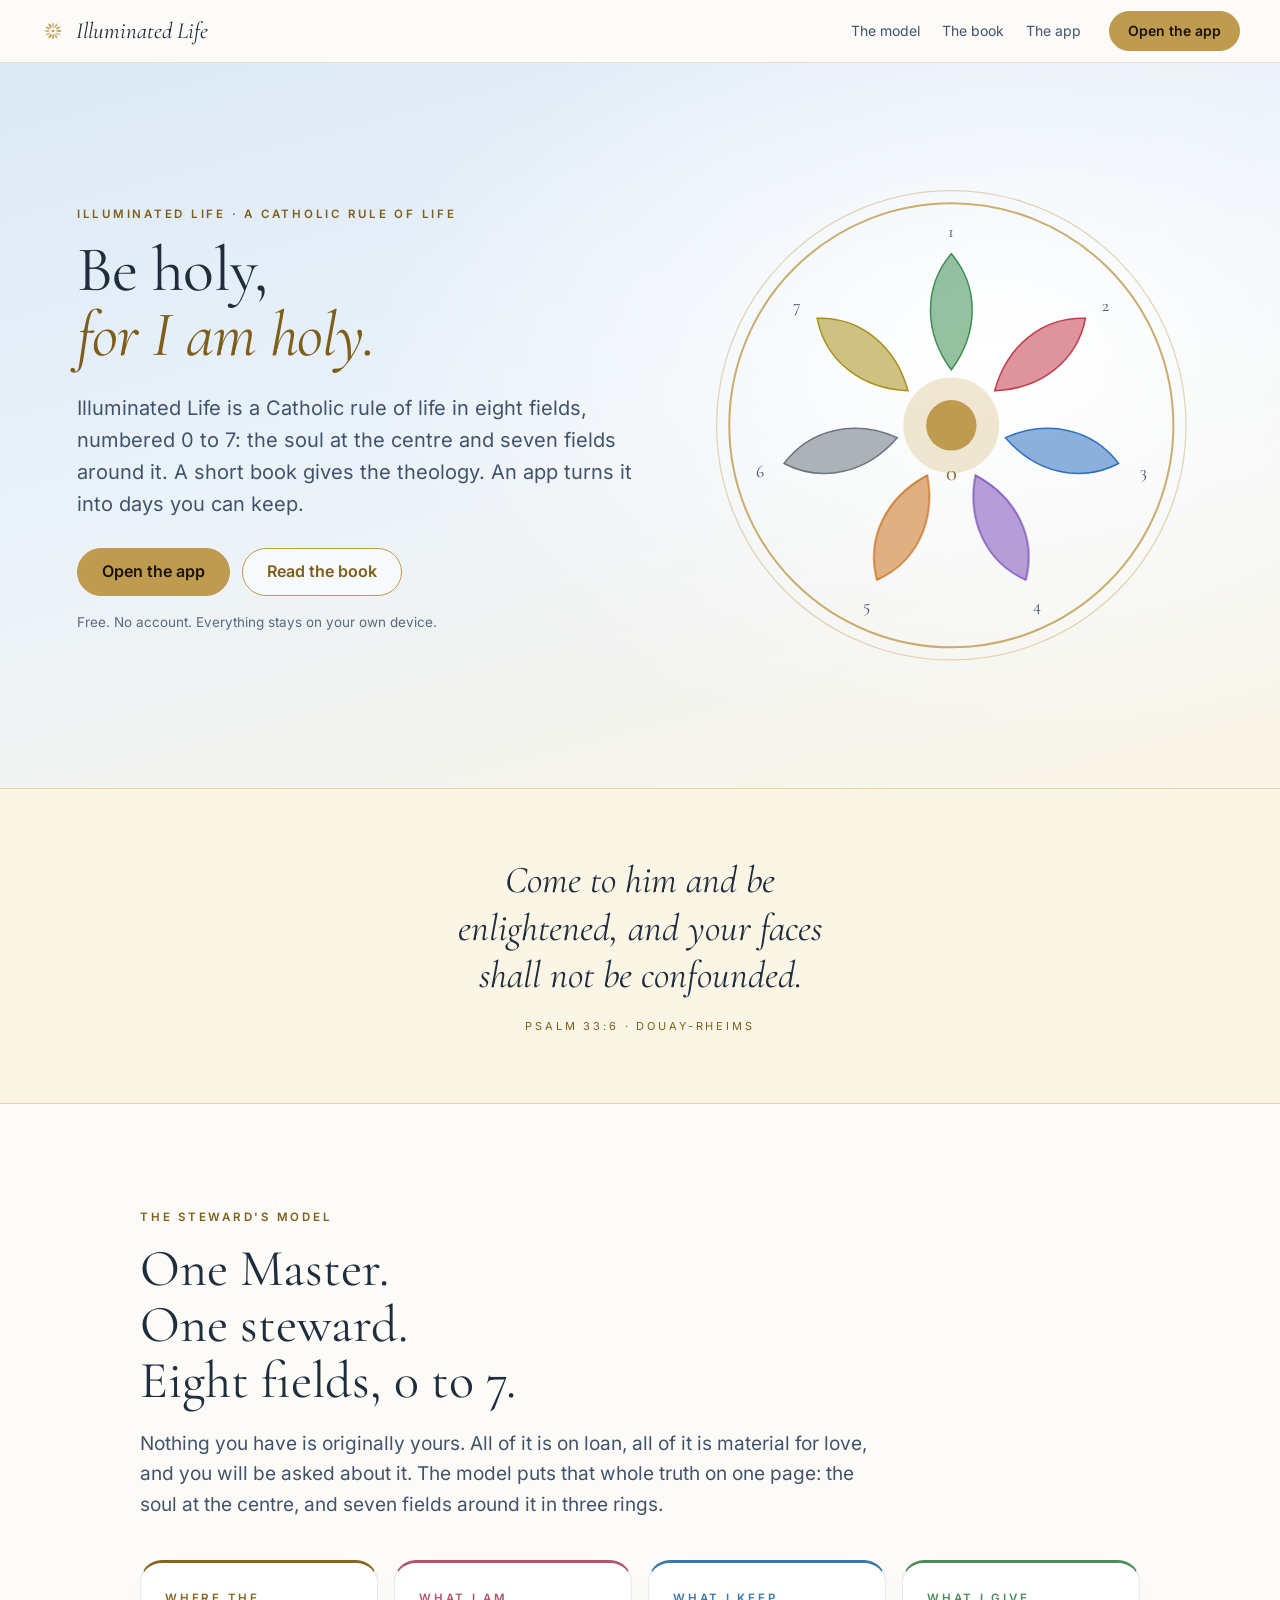
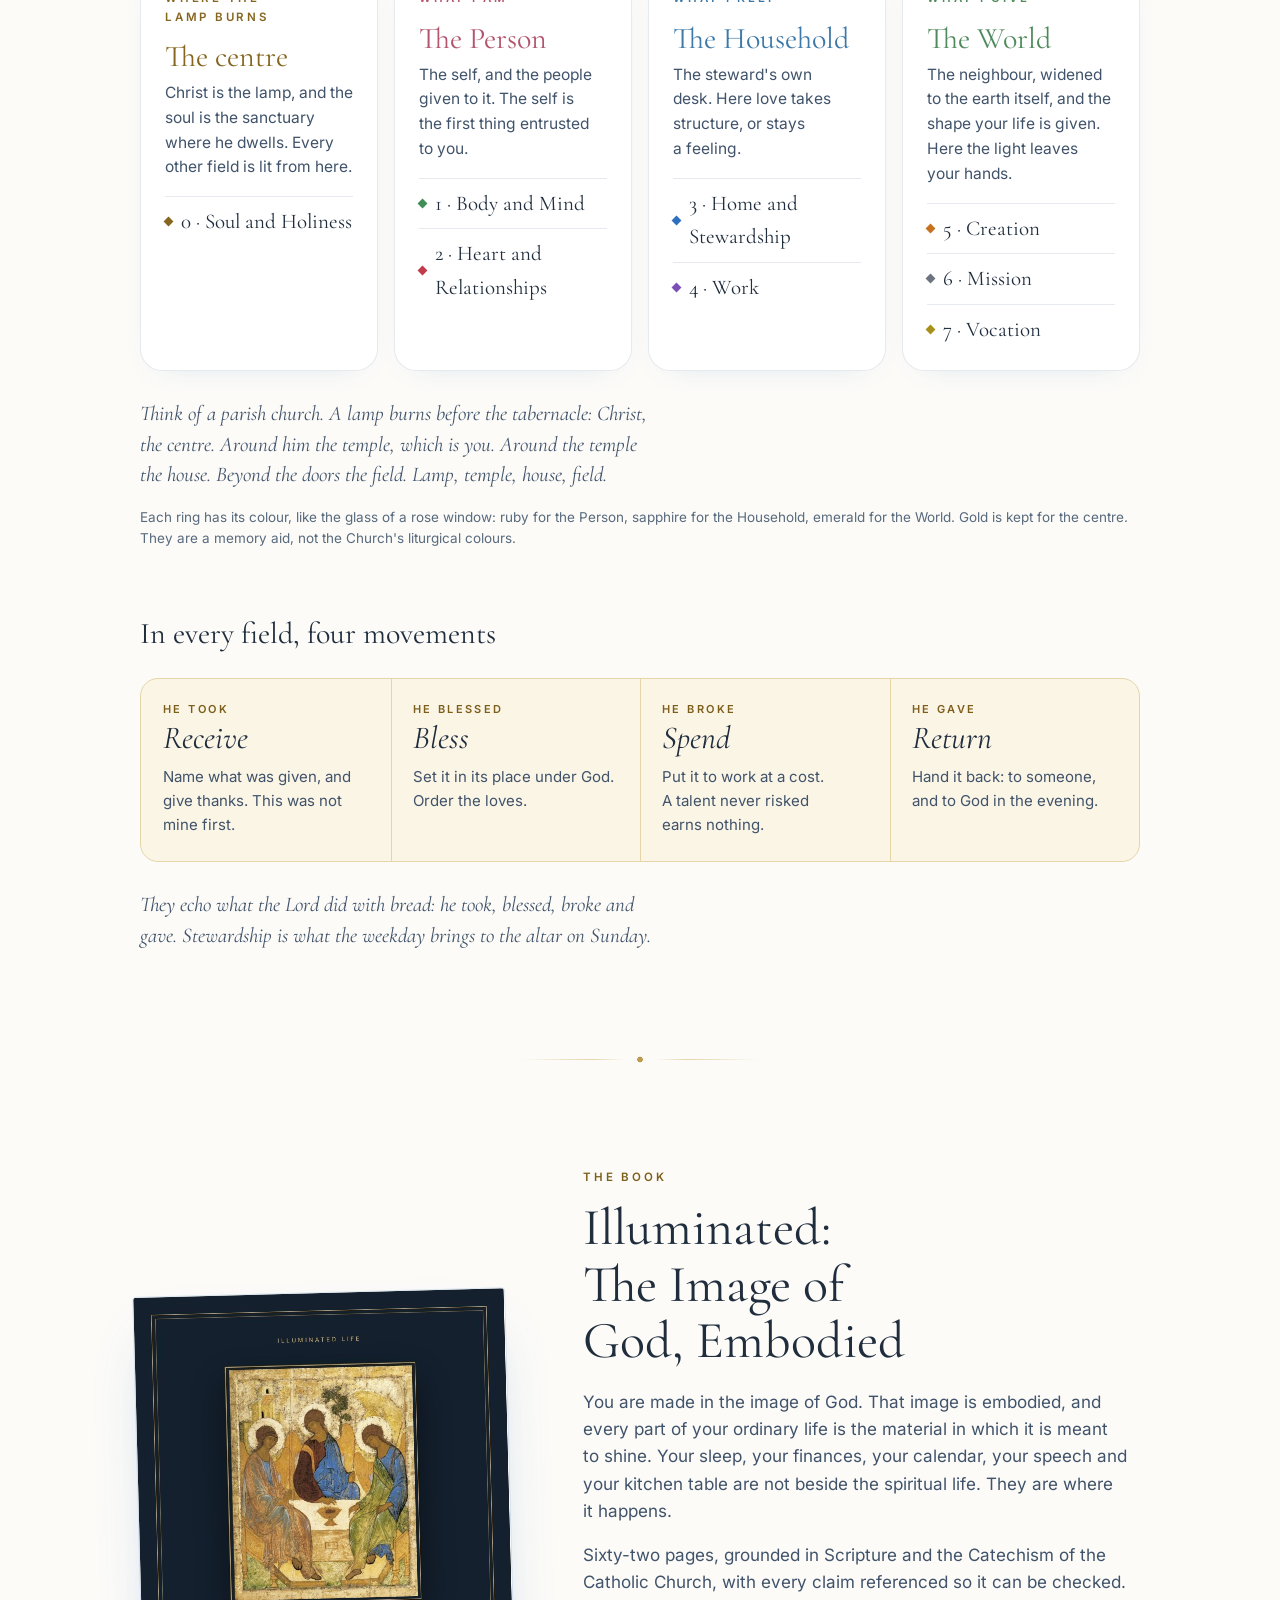
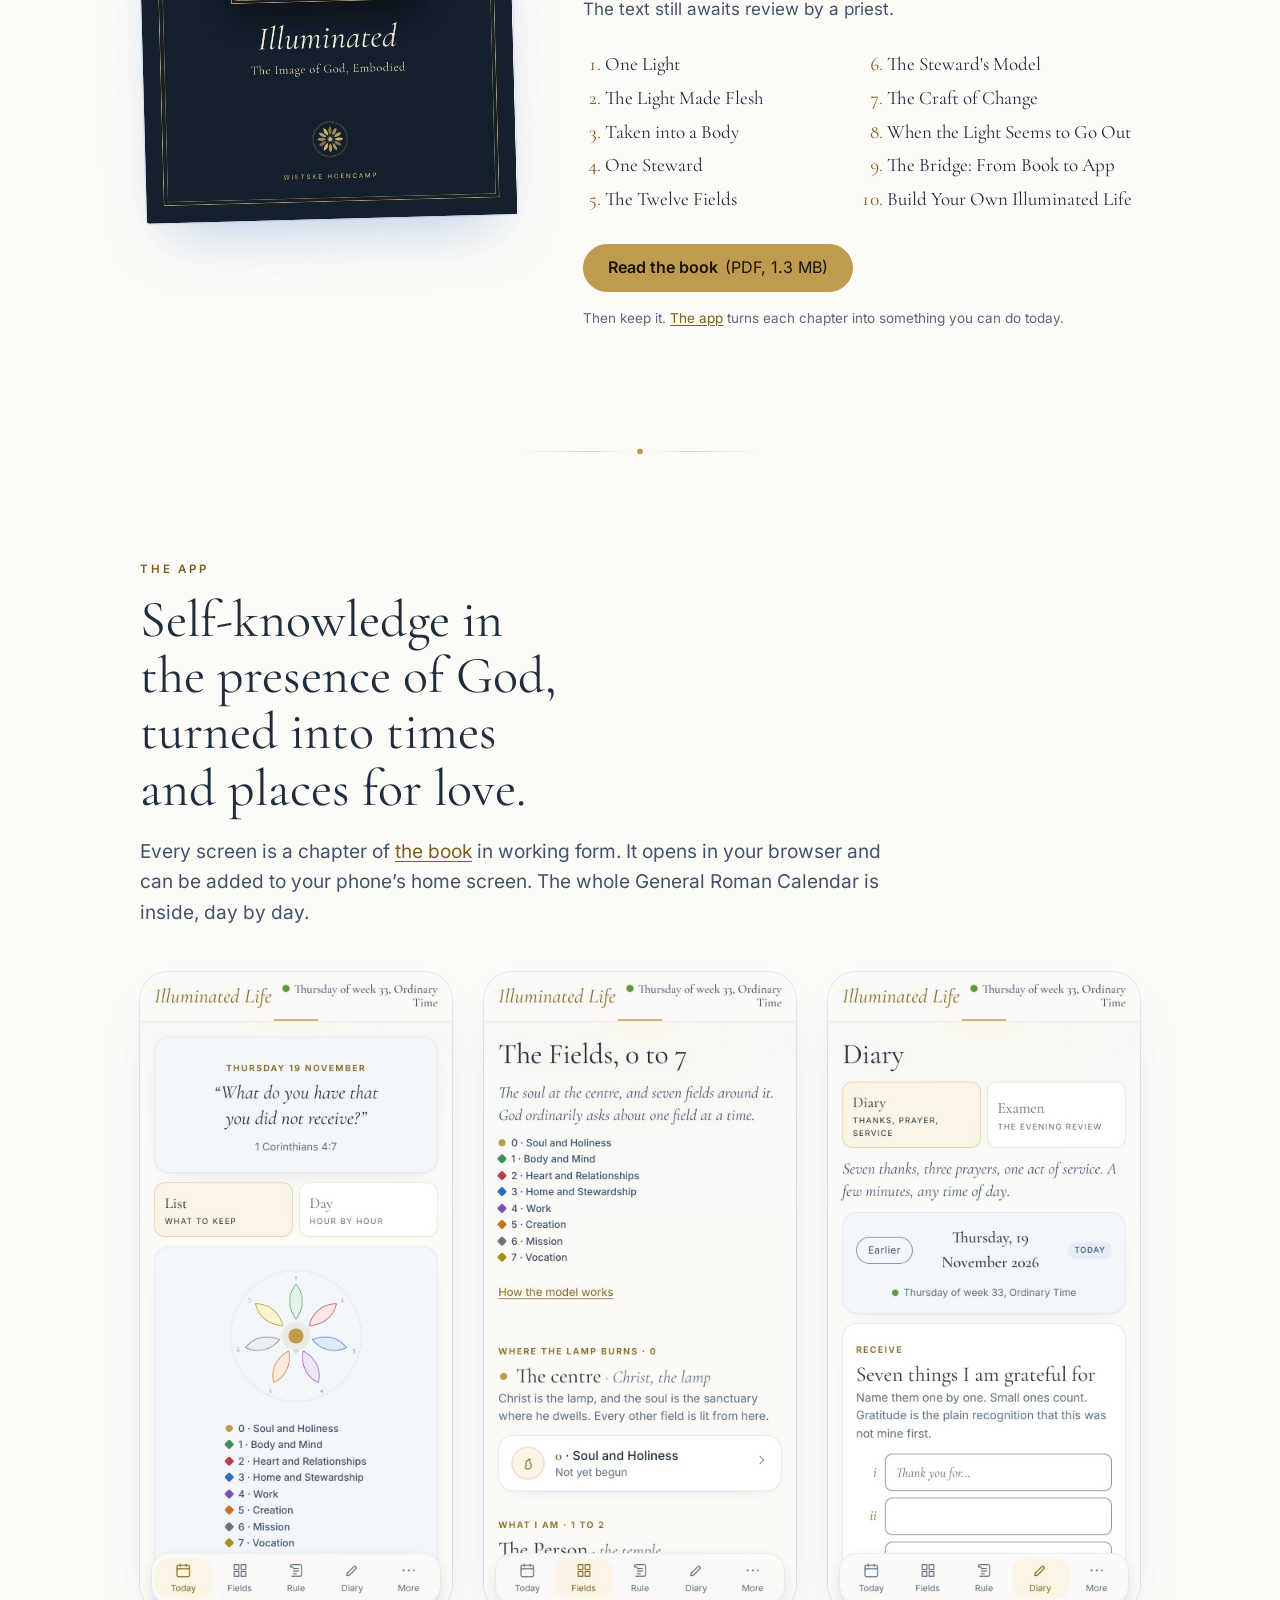
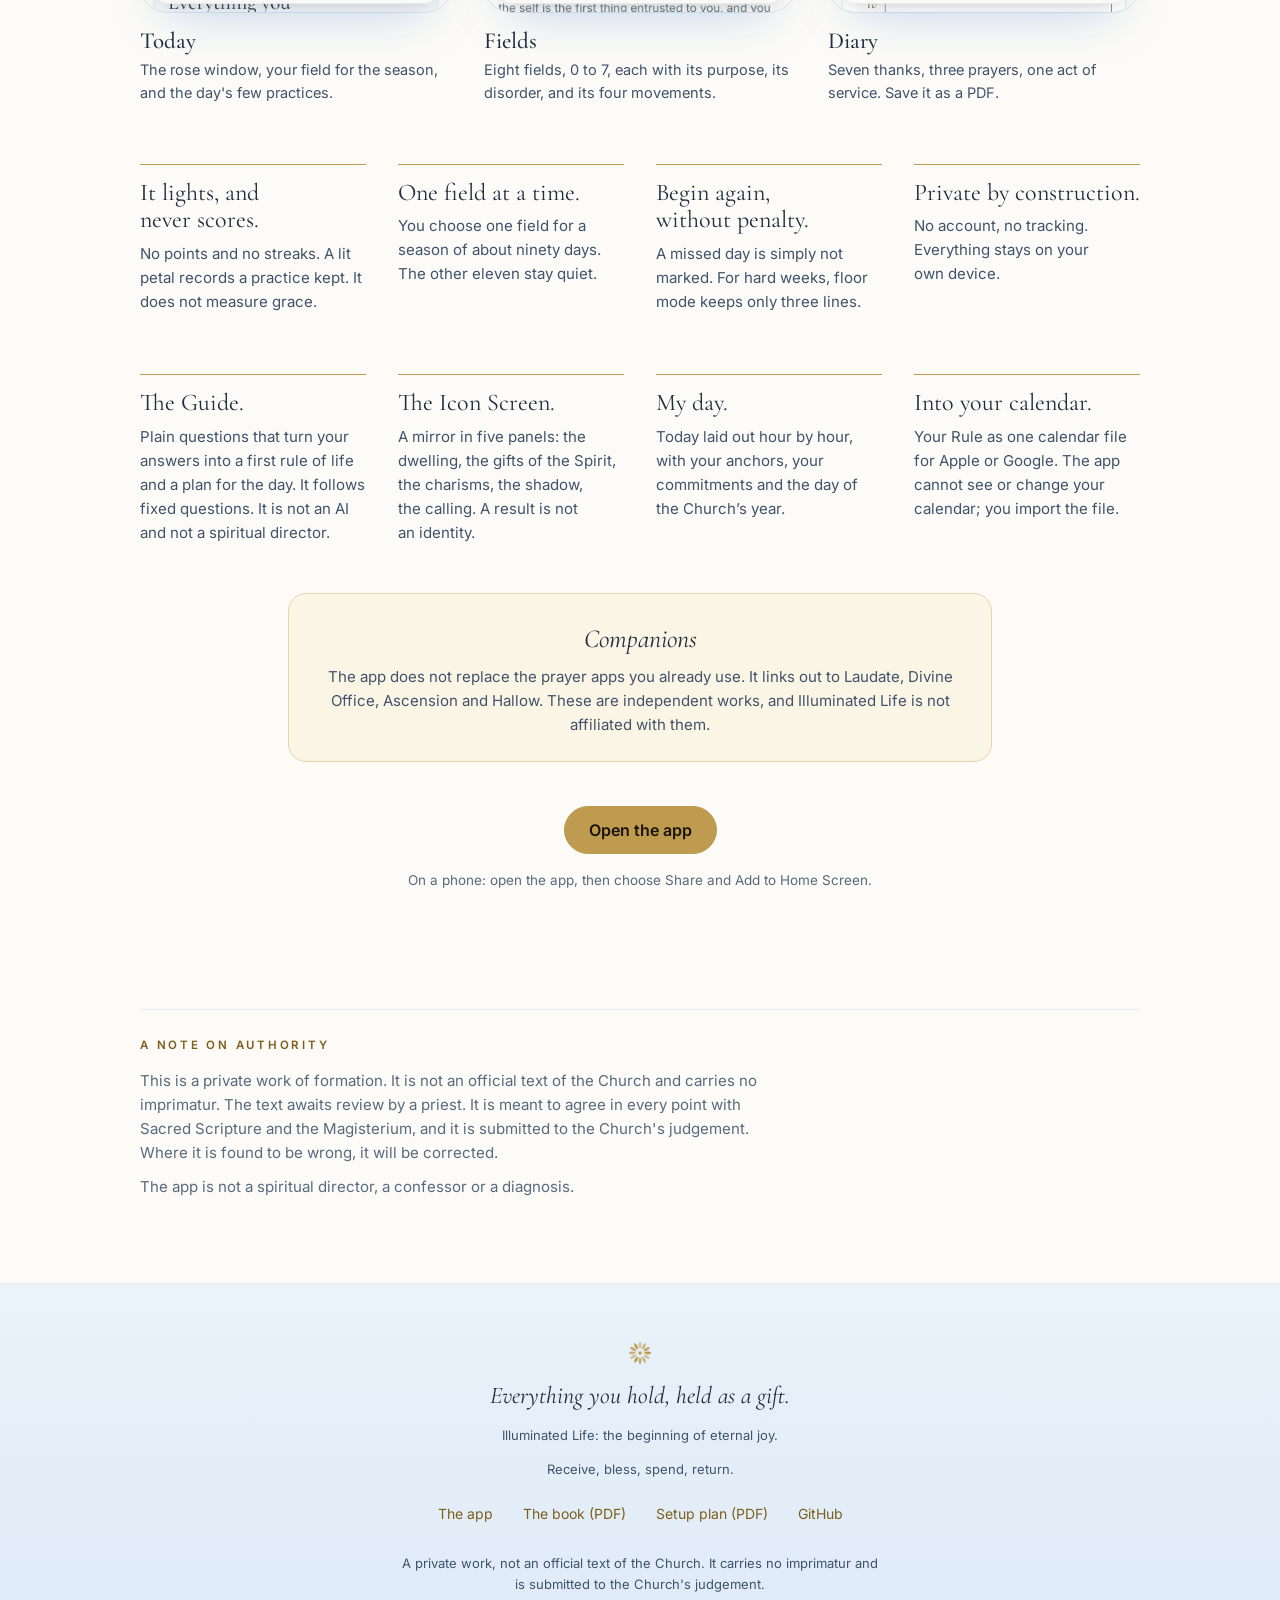
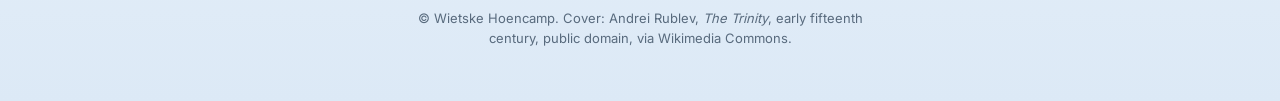
==== commit 85e8687f: "Lead with "Be holy, for I am holy."; keep "Everything you hold, held as a gift." at the foot of site" ====
--- a/index.html
+++ b/index.html
@@ -39,8 +39,8 @@
 <main id="main" tabindex="-1">
 <section class="hero" aria-labelledby="hero-title">
   <div class="hero-text">
-    <p class="eyebrow">Illuminated Life · be holy, for I am holy</p>
-    <h1 id="hero-title">Everything you hold, <em>held as a gift.</em></h1>
+    <p class="eyebrow">Illuminated Life · a Catholic rule of life</p>
+    <h1 id="hero-title">Be holy, <em>for I am holy.</em></h1>
     <p class="lede">Illuminated Life is a Catholic rule of life in eight fields, numbered 0 to 7: the soul at the centre and seven fields around it. A short book gives the theology. An app turns it into days you can keep.</p>
     <div class="cta"><a class="btn" href="app.html">Open the app</a><a class="btn ghost" href="book/illuminated.pdf">Read the book</a></div>
     <p class="fine">Free. No account. Everything stays on your own device.</p>
@@ -130,7 +130,7 @@
 
 <footer>
   <svg class="mini-rose" width="34" height="34" viewBox="0 0 200 200" aria-hidden="true" focusable="false"><path d="M100 32C111 45 111 63 100 78C89 63 89 45 100 32Z" transform="rotate(0 100 100)" opacity="0.59"/><path d="M100 32C111 45 111 63 100 78C89 63 89 45 100 32Z" transform="rotate(30 100 100)" opacity="0.73"/><path d="M100 32C111 45 111 63 100 78C89 63 89 45 100 32Z" transform="rotate(60 100 100)" opacity="0.86"/><path d="M100 32C111 45 111 63 100 78C89 63 89 45 100 32Z" transform="rotate(90 100 100)" opacity="1.00"/><path d="M100 32C111 45 111 63 100 78C89 63 89 45 100 32Z" transform="rotate(120 100 100)" opacity="0.59"/><path d="M100 32C111 45 111 63 100 78C89 63 89 45 100 32Z" transform="rotate(150 100 100)" opacity="0.73"/><path d="M100 32C111 45 111 63 100 78C89 63 89 45 100 32Z" transform="rotate(180 100 100)" opacity="0.86"/><path d="M100 32C111 45 111 63 100 78C89 63 89 45 100 32Z" transform="rotate(210 100 100)" opacity="1.00"/><path d="M100 32C111 45 111 63 100 78C89 63 89 45 100 32Z" transform="rotate(240 100 100)" opacity="0.59"/><path d="M100 32C111 45 111 63 100 78C89 63 89 45 100 32Z" transform="rotate(270 100 100)" opacity="0.73"/><path d="M100 32C111 45 111 63 100 78C89 63 89 45 100 32Z" transform="rotate(300 100 100)" opacity="0.86"/><path d="M100 32C111 45 111 63 100 78C89 63 89 45 100 32Z" transform="rotate(330 100 100)" opacity="1.00"/><circle cx="100" cy="100" r="10"/></svg>
-  <p class="motto">Be holy, for I am holy.</p>
+  <p class="motto">Everything you hold, held as a gift.</p>
   <p>Illuminated Life: the beginning of eternal joy.</p>
   <p>Receive, bless, spend, return.</p>
   <nav class="foot-links" aria-label="Footer"><a href="app.html">The app</a><a href="book/illuminated.pdf">The book (PDF)</a><a href="guides/a-home-for-everything.pdf">Setup plan (PDF)</a><a href="https://github.com/lartedellamore/illuminated-life" rel="noopener">GitHub</a></nav>
